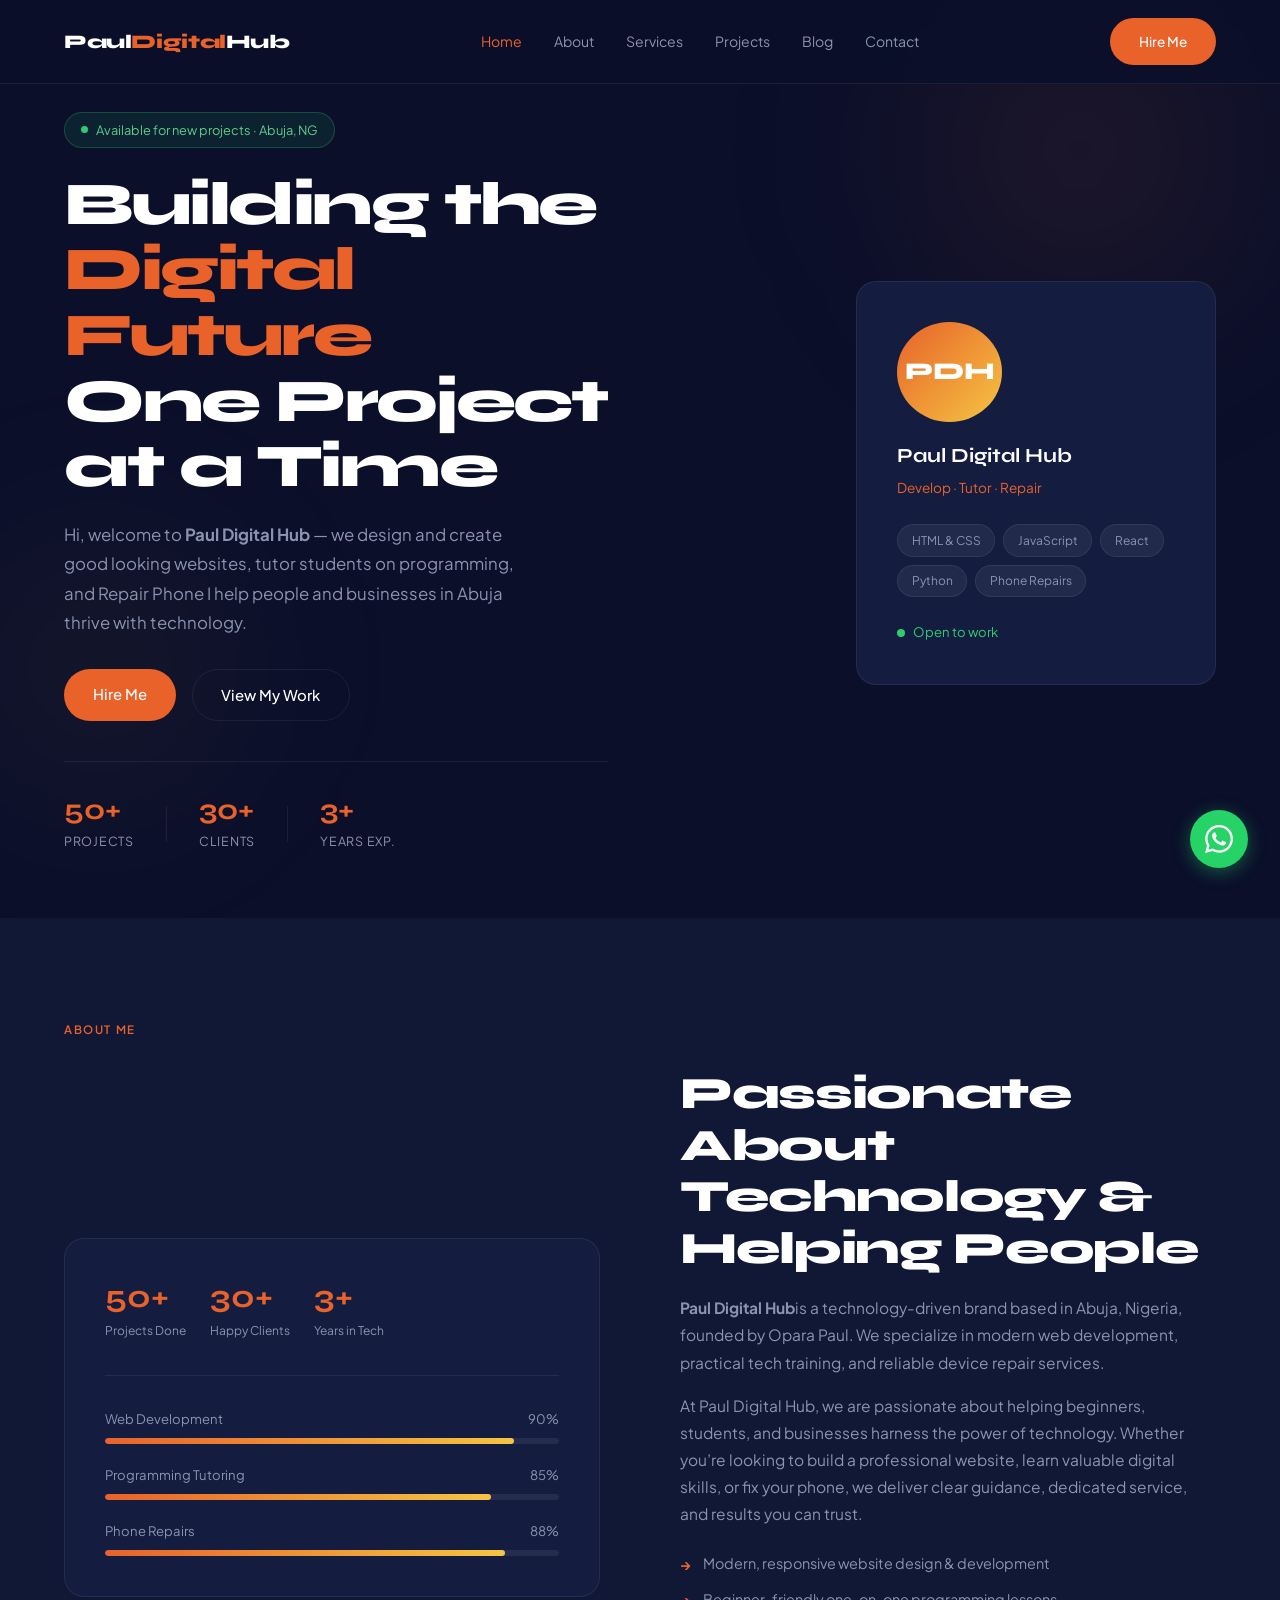
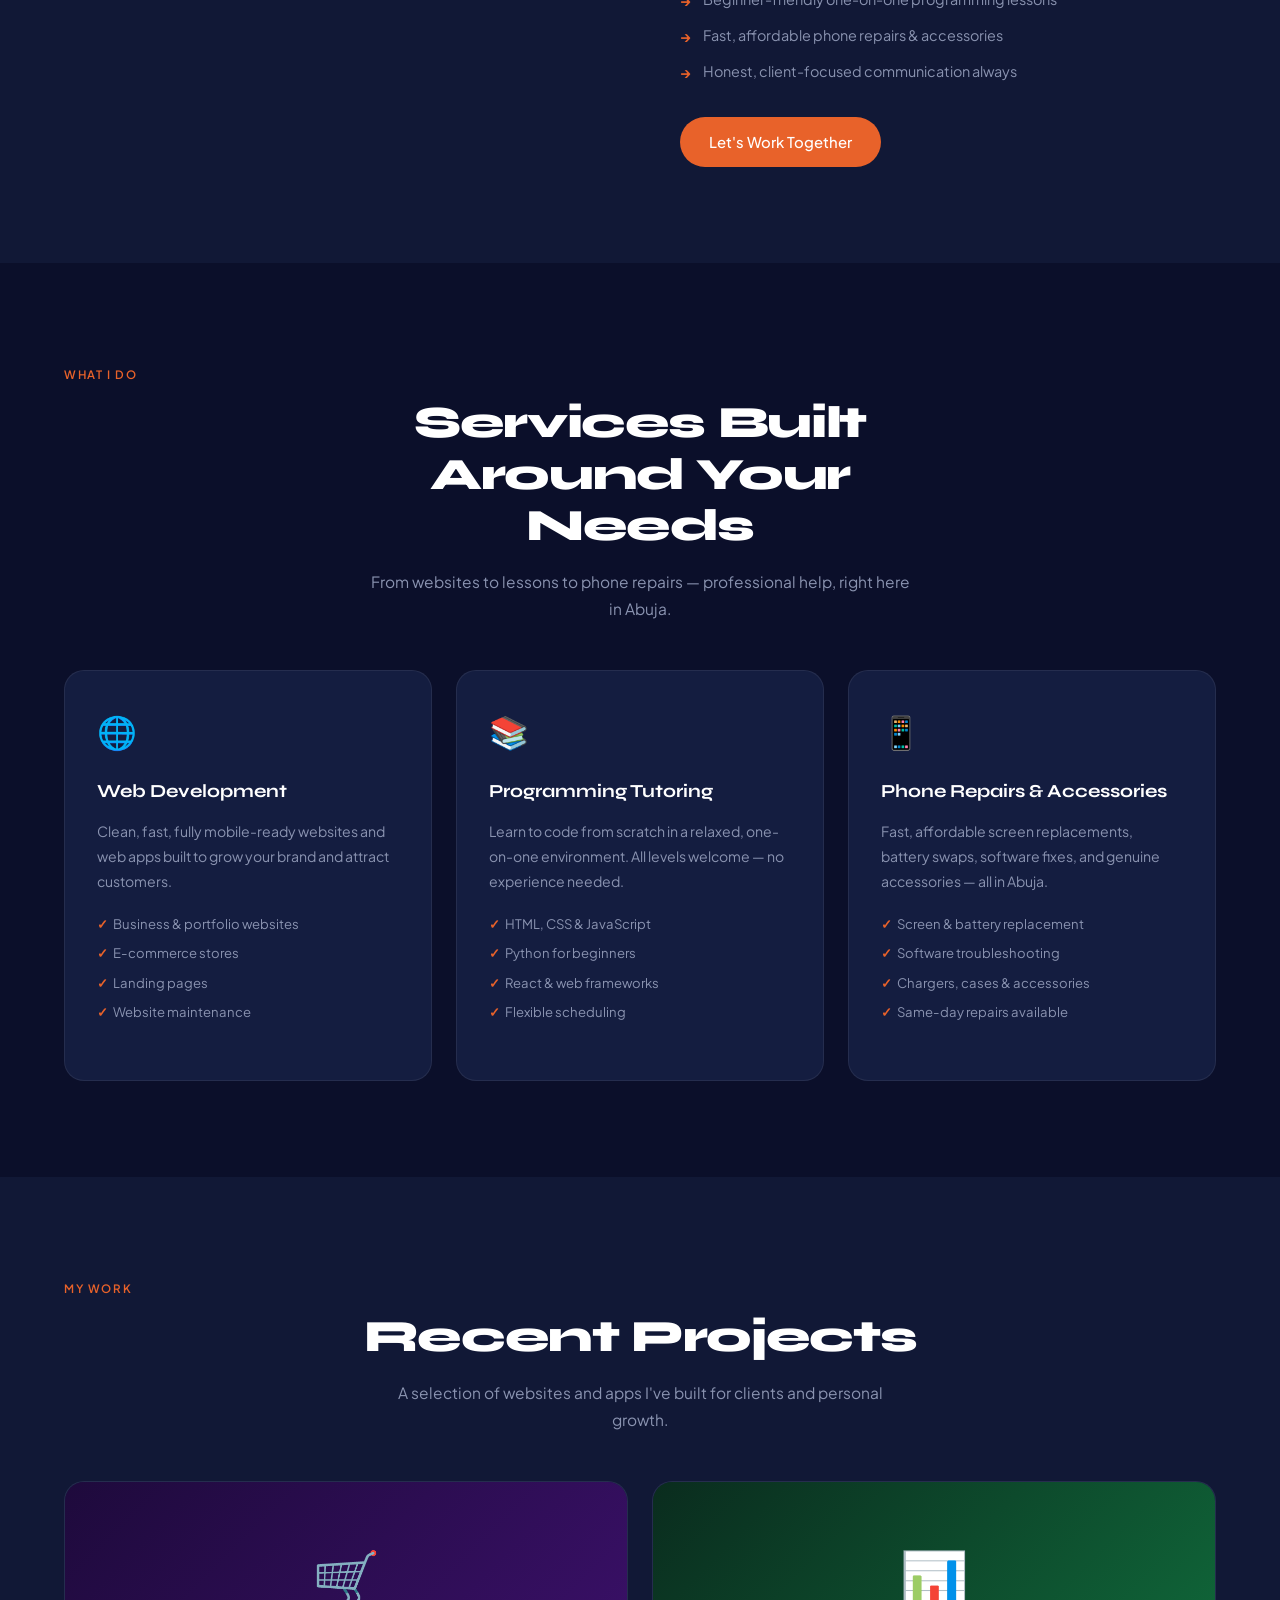
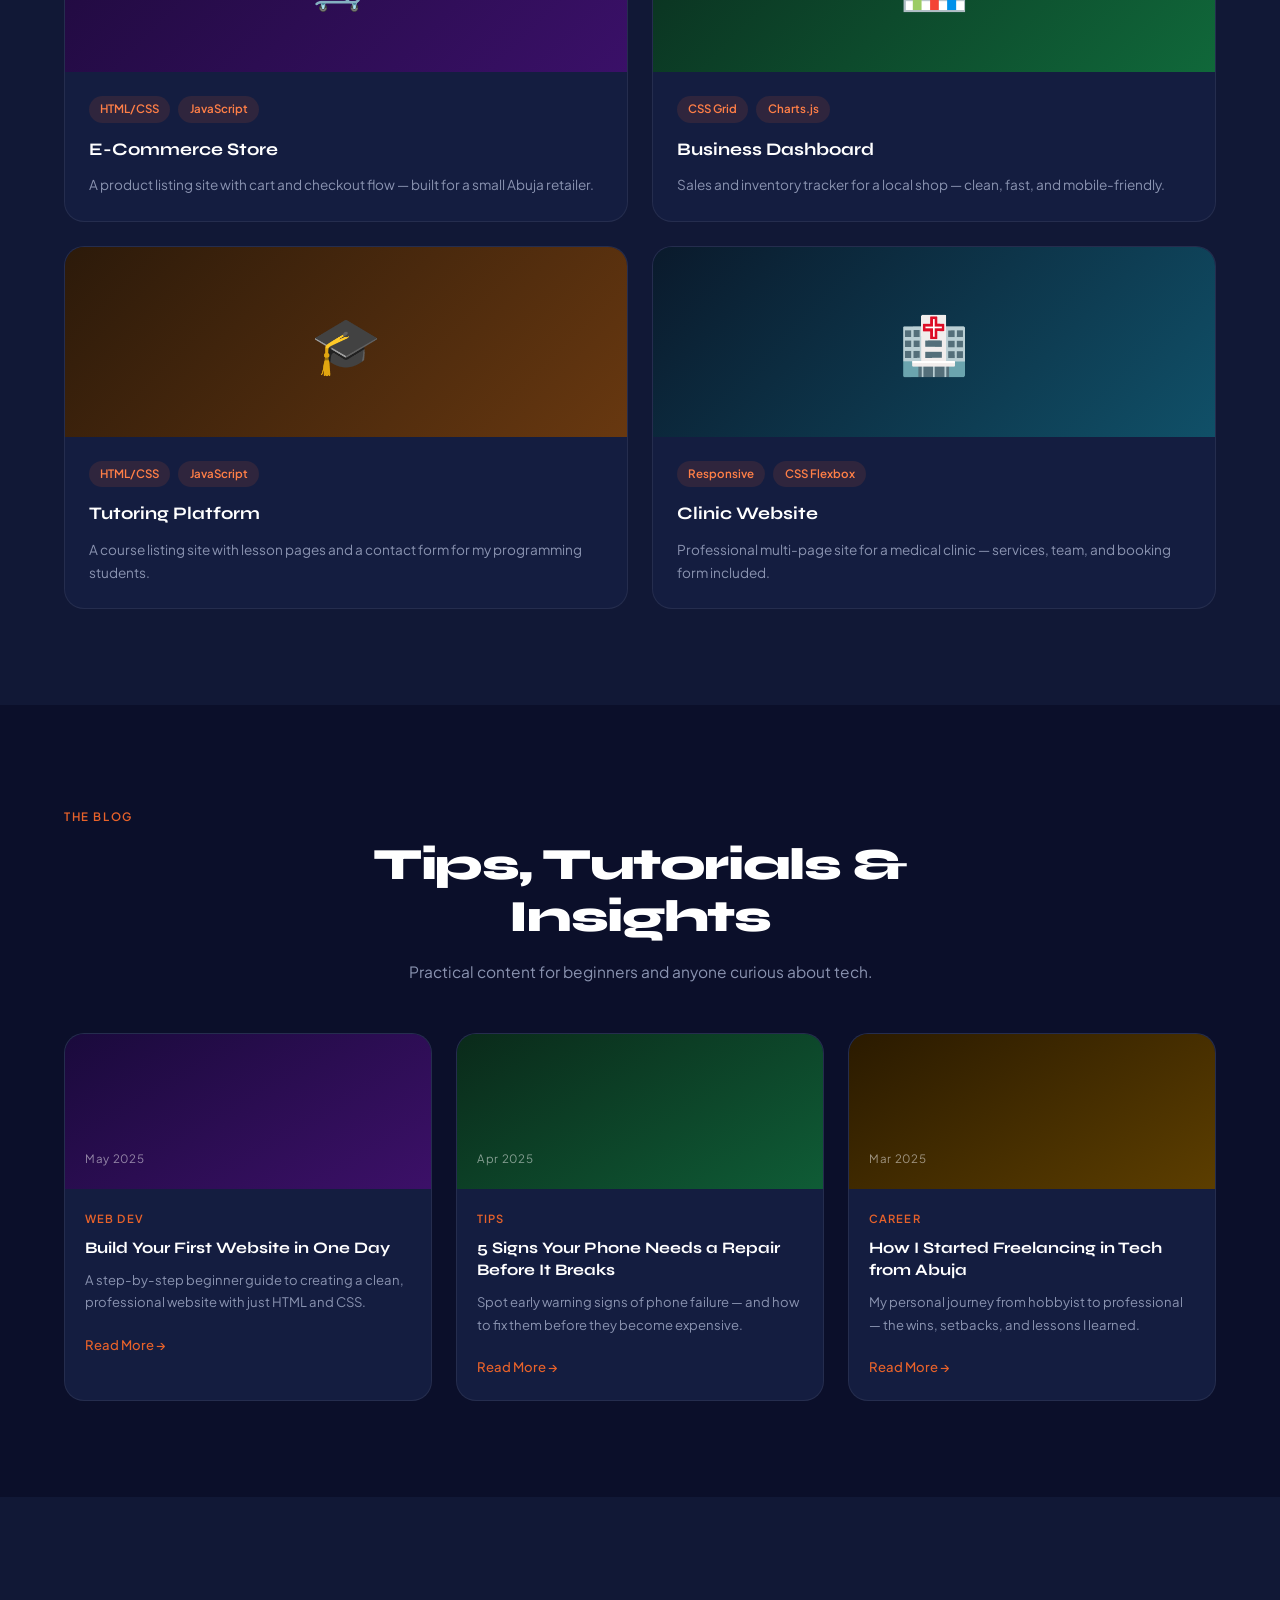
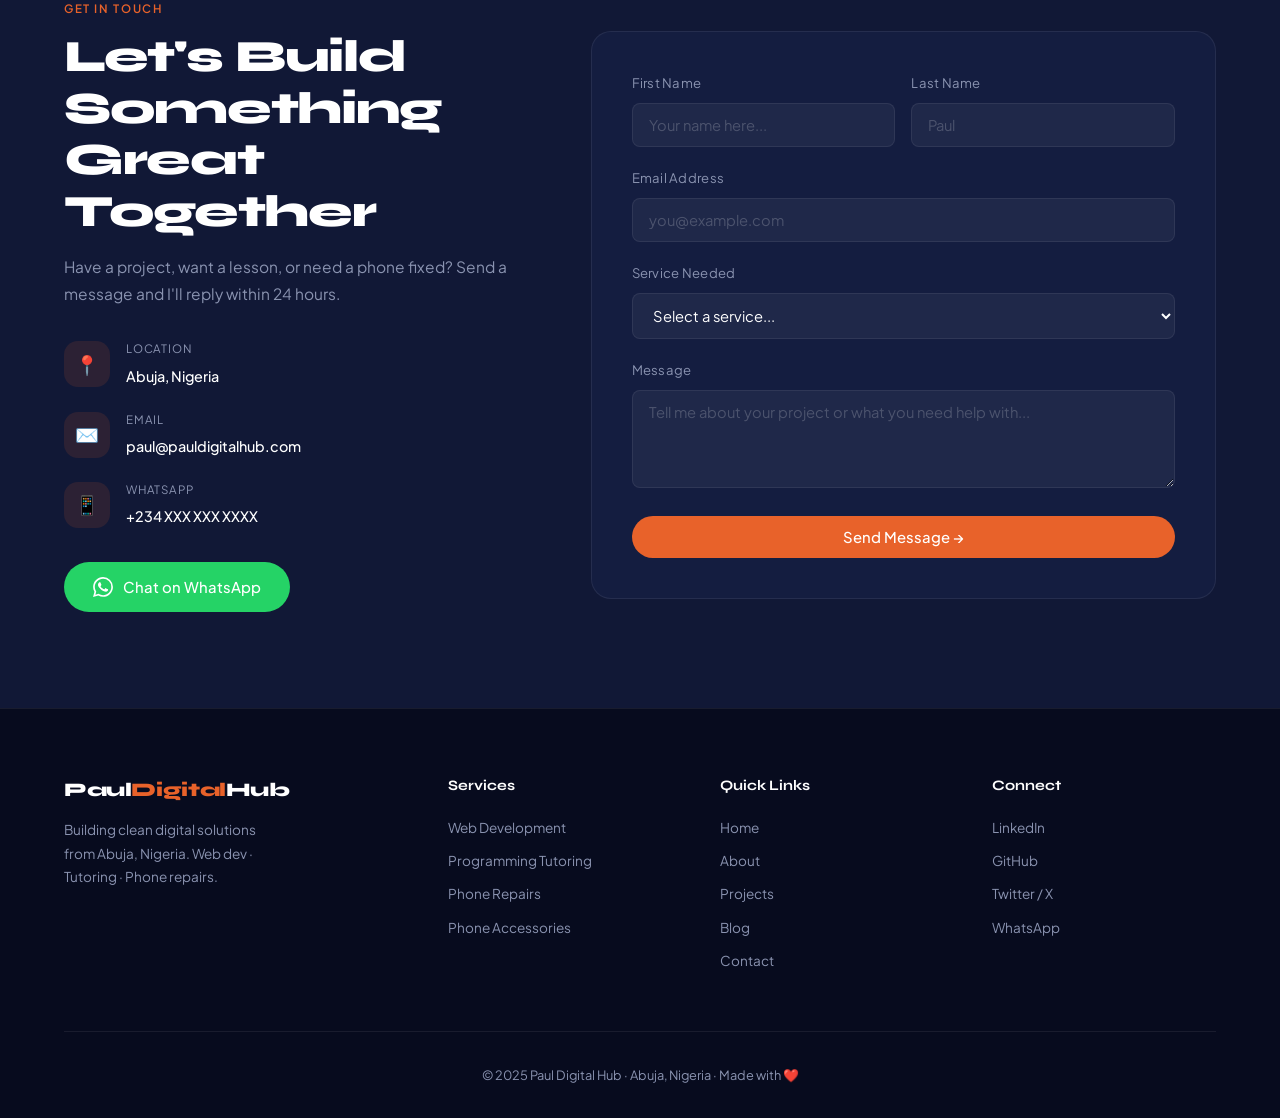
==== index.html @ 448f4fb2 "updated project" ====
<!DOCTYPE html>
<html lang="en">
<head>
  <meta charset="UTF-8" />
  <meta name="viewport" content="width=device-width, initial-scale=1.0" />
  <meta name="description" content="Paul Digital Hub – Web Development, Programming Tutoring, and Phone Repairs in Abuja, Nigeria." />
  <title>Paul Digital Hub | Web Dev · Tutoring · Phone Repairs</title>

  <!-- Google Fonts: Clash Display for headings, Plus Jakarta Sans for body -->
  <link rel="preconnect" href="https://fonts.googleapis.com" />
  <link rel="preconnect" href="https://fonts.gstatic.com" crossorigin />
  <link href="https://fonts.googleapis.com/css2?family=Plus+Jakarta+Sans:wght@300;400;500;600&family=Syne:wght@700;800&display=swap" rel="stylesheet" />

  <!-- Our CSS files -->
  <link rel="stylesheet" href="css/style.css" />
  <link rel="stylesheet" href="css/animations.css" />
</head>
<body>

  <!-- ===================== NAVBAR ===================== -->
  <header class="navbar" id="navbar">
    <div class="container nav-inner">
      <a href="#home" class="logo">Paul<span>Digital</span>Hub</a>

      <!-- Desktop nav links -->
      <nav class="nav-links" id="navLinks">
        <a href="#home"     class="nav-link">Home</a>
        <a href="#about"    class="nav-link">About</a>
        <a href="#services" class="nav-link">Services</a>
        <a href="#projects" class="nav-link">Projects</a>
        <a href="#blog"     class="nav-link">Blog</a>
        <a href="#contact"  class="nav-link">Contact</a>
      </nav>

      <a href="#contact" class="btn btn-primary nav-cta">Hire Me</a>

      <!-- Hamburger (mobile) -->
      <button class="hamburger" id="hamburger" aria-label="Toggle menu">
        <span></span><span></span><span></span>
      </button>
    </div>
  </header>

  <!-- Mobile menu drawer -->
  <div class="mobile-menu" id="mobileMenu">
    <a href="#home"     onclick="closeMobileMenu()">Home</a>
    <a href="#about"    onclick="closeMobileMenu()">About</a>
    <a href="#services" onclick="closeMobileMenu()">Services</a>
    <a href="#projects" onclick="closeMobileMenu()">Projects</a>
    <a href="#blog"     onclick="closeMobileMenu()">Blog</a>
    <a href="#contact"  onclick="closeMobileMenu()">Contact</a>
    <a href="#contact"  onclick="closeMobileMenu()" class="btn btn-primary" style="margin-top:0.5rem;text-align:center;">Hire Me</a>
  </div>


  <!-- ===================== HERO ===================== -->
  <section id="home" class="hero">
    <!-- Decorative background blobs -->
    <div class="hero-blob blob-1"></div>
    <div class="hero-blob blob-2"></div>

    <div class="container hero-inner">
      <div class="hero-text animate-fadeup">
        <div class="hero-badge">
          <span class="badge-dot"></span> Available for new projects · Abuja, NG
        </div>

        <h1 class="hero-title">
          Building the <em>Digital Future</em><br>One Project at a Time
        </h1>

        <p class="hero-desc">
          Hi, welcome to <strong>Paul Digital Hub</strong> — we design and create good looking websites, tutor students on programming, and Repair Phone I help people and businesses in Abuja thrive with technology.
        </p>

        <div class="hero-actions">
          <a href="#contact"  class="btn btn-primary">Hire Me</a>
          <a href="#projects" class="btn btn-outline">View My Work</a>
        </div>

        <div class="hero-stats">
          <div class="stat">
            <strong>50+</strong>
            <span>Projects</span>
          </div>
          <div class="stat-divider"></div>
          <div class="stat">
            <strong>30+</strong>
            <span>Clients</span>
          </div>
          <div class="stat-divider"></div>
          <div class="stat">
            <strong>3+</strong>
            <span>Years Exp.</span>
          </div>
        </div>
      </div>

      <!-- Profile card on the right -->
      <div class="hero-card animate-fadeup animate-delay-2">
        <div class="profile-avatar">PDH</div>
        <p class="profile-name">Paul Digital Hub</p>
        <p class="profile-role">Develop · Tutor · Repair</p>
        <div class="profile-chips">
          <span class="chip">HTML &amp; CSS</span>
          <span class="chip">JavaScript</span>
          <span class="chip">React</span>
          <span class="chip">Python</span>
          <span class="chip">Phone Repairs</span>
        </div>
        <div class="profile-status">
          <span class="status-dot"></span> Open to work
        </div>
      </div>
    </div>
  </section>


  <!-- ===================== ABOUT ===================== -->
  <section id="about" class="section section-alt">
    <div class="container">
      <div class="section-label">About Me</div>
      <div class="about-grid">

        <!-- Skills card on the left -->
        <div class="about-card animate-fadeup">
          <div class="about-metrics">
            <div class="metric">
              <strong>50+</strong><span>Projects Done</span>
            </div>
            <div class="metric">
              <strong>30+</strong><span>Happy Clients</span>
            </div>
            <div class="metric">
              <strong>3+</strong><span>Years in Tech</span>
            </div>
          </div>
          <div class="skill-bars">
            <div class="skill-bar-item">
              <div class="skill-bar-top"><span>Web Development</span><span>90%</span></div>
              <div class="bar-track"><div class="bar-fill" data-width="90"></div></div>
            </div>
            <div class="skill-bar-item">
              <div class="skill-bar-top"><span>Programming Tutoring</span><span>85%</span></div>
              <div class="bar-track"><div class="bar-fill" data-width="85"></div></div>
            </div>
            <div class="skill-bar-item">
              <div class="skill-bar-top"><span>Phone Repairs</span><span>88%</span></div>
              <div class="bar-track"><div class="bar-fill" data-width="88"></div></div>
            </div>
            <!-- <div class="skill-bar-item">
              <div class="skill-bar-top"><span>UI / UX Design</span><span>75%</span></div>
              <div class="bar-track"><div class="bar-fill" data-width="75"></div></div>
            </div> -->
          </div>
        </div>

        <!-- Text on the right -->
        <div class="about-text animate-fadeup animate-delay-1">
          <h2 class="section-title">Passionate About Technology &amp; Helping People</h2>
          <p>
          <strong>Paul Digital Hub</strong>is a technology-driven brand based in Abuja, Nigeria, founded by Opara Paul. We specialize in modern web development, practical tech training, and reliable device repair services.
          </p>
          <p>
            At Paul Digital Hub, we are passionate about helping beginners, students, and businesses harness the power of technology. 
            Whether you’re looking to build a professional website, learn valuable digital skills, or fix your phone, we deliver clear guidance, dedicated service, and results you can trust.
          </p>
          <ul class="about-list">
            <li>Modern, responsive website design &amp; development</li>
            <li>Beginner-friendly one-on-one programming lessons</li>
            <li>Fast, affordable phone repairs &amp; accessories</li>
            <li>Honest, client-focused communication always</li>
          </ul>
          <a href="#contact" class="btn btn-primary" style="margin-top:2rem;display:inline-block;">Let's Work Together</a>
        </div>

      </div>
    </div>
  </section>


  <!-- ===================== SERVICES ===================== -->
  <section id="services" class="section">
    <div class="container">
      <div class="section-label">What I Do</div>
      <h2 class="section-title text-center">Services Built Around Your Needs</h2>
      <p class="section-sub text-center">From websites to lessons to phone repairs — professional help, right here in Abuja.</p>

      <div class="services-grid">

        <div class="service-card animate-fadeup">
          <div class="service-icon">🌐</div>
          <h3>Web Development</h3>
          <p>Clean, fast, fully mobile-ready websites and web apps built to grow your brand and attract customers.</p>
          <ul>
            <li>Business &amp; portfolio websites</li>
            <li>E-commerce stores</li>
            <li>Landing pages</li>
            <li>Website maintenance</li>
          </ul>
          <!-- <a href="#contact" class="service-cta">Get a Quote →</a> -->
        </div>

        <div class="service-card animate-fadeup animate-delay-1">
          <div class="service-icon">📚</div>
          <h3>Programming Tutoring</h3>
          <p>Learn to code from scratch in a relaxed, one-on-one environment. All levels welcome — no experience needed.</p>
          <ul>
            <li>HTML, CSS &amp; JavaScript</li>
            <li>Python for beginners</li>
            <li>React &amp; web frameworks</li>
            <li>Flexible scheduling</li>
          </ul>
          <!-- <a href="#contact" class="service-cta">Book a Lesson →</a> -->
        </div>

        <div class="service-card animate-fadeup animate-delay-2">
          <div class="service-icon">📱</div>
          <h3>Phone Repairs &amp; Accessories</h3>
          <p>Fast, affordable screen replacements, battery swaps, software fixes, and genuine accessories — all in Abuja.</p>
          <ul>
            <li>Screen &amp; battery replacement</li>
            <li>Software troubleshooting</li>
            <li>Chargers, cases &amp; accessories</li>
            <li>Same-day repairs available</li>
          </ul>
          <!-- <a href="#contact" class="service-cta">Book a Repair →</a> -->
        </div>

      </div>
    </div>
  </section>


  <!-- ===================== PROJECTS ===================== -->
  <section id="projects" class="section section-alt">
    <div class="container">
      <div class="section-label">My Work</div>
      <h2 class="section-title text-center">Recent Projects</h2>
      <p class="section-sub text-center">A selection of websites and apps I've built for clients and personal growth.</p>

      <div class="projects-grid">

        <div class="project-card animate-fadeup">
          <div class="project-thumb p1">🛒</div>
          <div class="project-body">
            <div class="project-tags">
              <span class="tag">HTML/CSS</span>
              <span class="tag">JavaScript</span>
            </div>
            <h3>E-Commerce Store</h3>
            <p>A product listing site with cart and checkout flow — built for a small Abuja retailer.</p>
          </div>
        </div>

        <div class="project-card animate-fadeup animate-delay-1">
          <div class="project-thumb p2">📊</div>
          <div class="project-body">
            <div class="project-tags">
              <span class="tag">CSS Grid</span>
              <span class="tag">Charts.js</span>
            </div>
            <h3>Business Dashboard</h3>
            <p>Sales and inventory tracker for a local shop — clean, fast, and mobile-friendly.</p>
          </div>
        </div>

        <div class="project-card animate-fadeup animate-delay-2">
          <div class="project-thumb p3">🎓</div>
          <div class="project-body">
            <div class="project-tags">
              <span class="tag">HTML/CSS</span>
              <span class="tag">JavaScript</span>
            </div>
            <h3>Tutoring Platform</h3>
            <p>A course listing site with lesson pages and a contact form for my programming students.</p>
          </div>
        </div>

        <div class="project-card animate-fadeup animate-delay-3">
          <div class="project-thumb p4">🏥</div>
          <div class="project-body">
            <div class="project-tags">
              <span class="tag">Responsive</span>
              <span class="tag">CSS Flexbox</span>
            </div>
            <h3>Clinic Website</h3>
            <p>Professional multi-page site for a medical clinic — services, team, and booking form included.</p>
          </div>
        </div>

      </div>
    </div>
  </section>


  <!-- ===================== BLOG ===================== -->
  <section id="blog" class="section">
    <div class="container">
      <div class="section-label">The Blog</div>
      <h2 class="section-title text-center">Tips, Tutorials &amp; Insights</h2>
      <p class="section-sub text-center">Practical content for beginners and anyone curious about tech.</p>

      <div class="blog-grid">

        <article class="blog-card animate-fadeup">
          <div class="blog-thumb bt1">
            <span class="blog-date">May 2025</span>
          </div>
          <div class="blog-body">
            <span class="blog-cat">Web Dev</span>
            <h3>Build Your First Website in One Day</h3>
            <p>A step-by-step beginner guide to creating a clean, professional website with just HTML and CSS.</p>
            <a href="#" class="blog-link">Read More →</a>
          </div>
        </article>

        <article class="blog-card animate-fadeup animate-delay-1">
          <div class="blog-thumb bt2">
            <span class="blog-date">Apr 2025</span>
          </div>
          <div class="blog-body">
            <span class="blog-cat">Tips</span>
            <h3>5 Signs Your Phone Needs a Repair Before It Breaks</h3>
            <p>Spot early warning signs of phone failure — and how to fix them before they become expensive.</p>
            <a href="#" class="blog-link">Read More →</a>
          </div>
        </article>

        <article class="blog-card animate-fadeup animate-delay-2">
          <div class="blog-thumb bt3">
            <span class="blog-date">Mar 2025</span>
          </div>
          <div class="blog-body">
            <span class="blog-cat">Career</span>
            <h3>How I Started Freelancing in Tech from Abuja</h3>
            <p>My personal journey from hobbyist to professional — the wins, setbacks, and lessons I learned.</p>
            <a href="#" class="blog-link">Read More →</a>
          </div>
        </article>

      </div>
    </div>
  </section>


  <!-- ===================== CONTACT ===================== -->
  <section id="contact" class="section section-alt">
    <div class="container">
      <div class="section-label">Get In Touch</div>

      <div class="contact-grid">

        <!-- Left: info -->
        <div class="contact-info animate-fadeup">
          <h2 class="section-title">Let's Build Something Great Together</h2>
          <p>Have a project, want a lesson, or need a phone fixed? Send a message and I'll reply within 24 hours.</p>

          <div class="contact-items">
            <div class="contact-item">
              <div class="c-icon">📍</div>
              <div>
                <small>Location</small>
                <strong>Abuja, Nigeria</strong>
              </div>
            </div>
            <div class="contact-item">
              <div class="c-icon">✉️</div>
              <div>
                <small>Email</small>
                <strong>paul@pauldigitalhub.com</strong>
              </div>
            </div>
            <div class="contact-item">
              <div class="c-icon">📱</div>
              <div>
                <small>WhatsApp</small>
                <!-- IMPORTANT: Replace 234XXXXXXXXXX with your real number below -->
                <strong><a href="https://wa.me/2347072358083" target="_blank" rel="noopener">+234 XXX XXX XXXX</a></strong>
              </div>
            </div>
          </div>

          <!-- WhatsApp CTA button -->
          <a href="https://wa.me/2347072358083"
             target="_blank" rel="noopener"
             class="btn btn-whatsapp" style="margin-top:2rem;display:inline-flex;align-items:center;gap:10px;">
            <svg width="20" height="20" viewBox="0 0 24 24" fill="currentColor" aria-hidden="true">
              <path d="M17.472 14.382c-.297-.149-1.758-.867-2.03-.967-.273-.099-.471-.148-.67.15-.197.297-.767.966-.94 1.164-.173.199-.347.223-.644.075-.297-.15-1.255-.463-2.39-1.475-.883-.788-1.48-1.761-1.653-2.059-.173-.297-.018-.458.13-.606.134-.133.298-.347.446-.52.149-.174.198-.298.298-.497.099-.198.05-.371-.025-.52-.075-.149-.669-1.612-.916-2.207-.242-.579-.487-.5-.669-.51-.173-.008-.371-.01-.57-.01-.198 0-.52.074-.792.372-.272.297-1.04 1.016-1.04 2.479 0 1.462 1.065 2.875 1.213 3.074.149.198 2.096 3.2 5.077 4.487.709.306 1.262.489 1.694.625.712.227 1.36.195 1.871.118.571-.085 1.758-.719 2.006-1.413.248-.694.248-1.289.173-1.413-.074-.124-.272-.198-.57-.347m-5.421 7.403h-.004a9.87 9.87 0 01-5.031-1.378l-.361-.214-3.741.982.998-3.648-.235-.374a9.86 9.86 0 01-1.51-5.26c.001-5.45 4.436-9.884 9.888-9.884 2.64 0 5.122 1.03 6.988 2.898a9.825 9.825 0 012.893 6.994c-.003 5.45-4.437 9.884-9.885 9.884m8.413-18.297A11.815 11.815 0 0012.05 0C5.495 0 .16 5.335.157 11.892c0 2.096.547 4.142 1.588 5.945L.057 24l6.305-1.654a11.882 11.882 0 005.683 1.448h.005c6.554 0 11.89-5.335 11.893-11.893a11.821 11.821 0 00-3.48-8.413z"/>
            </svg>
            Chat on WhatsApp
          </a>
        </div>

        <!-- Right: form -->
        <form class="contact-form animate-fadeup animate-delay-1" id="contactForm" novalidate action="https://formspree.io/f/mrejgkgw"
  method="POST">
          <div class="form-row">
            <div class="form-group">
              <label for="fname">First Name</label>
              <input type="text" id="fname" name="fname" placeholder="Your name here..." required />
            </div>
            <div class="form-group">
              <label for="lname">Last Name</label>
              <input type="text" id="lname" name="lname" placeholder="Paul" required />
            </div>
          </div>

          <div class="form-group">
            <label for="email">Email Address</label>
            <input type="email" id="email" name="email" placeholder="you@example.com" required />
          </div>

          <div class="form-group">
            <label for="service">Service Needed</label>
            <select id="service" name="service" required>
              <option value="">Select a service...</option>
              <option>Web Development</option>
              <option>Programming Tutoring</option>
              <option>Phone Repair</option>
              <option>Phone Accessories</option>
              <option>Other</option>
            </select>
          </div>

          <div class="form-group">
            <label for="message">Message</label>
            <textarea id="message" name="message" rows="4"
              placeholder="Tell me about your project or what you need help with..." required></textarea>
          </div>

          <button type="submit" class="btn btn-primary btn-block">Send Message →</button>

          <!-- Success message (hidden by default) -->
          <div class="form-success" id="formSuccess" style="display:none;">
            ✅ Message sent! I'll get back to you within 24 hours.
          </div>
        </form>

      </div>
    </div>
  </section>


  <!-- ===================== FOOTER ===================== -->
  <footer class="footer">
    <div class="container footer-inner">

      <div class="footer-brand">
        <a href="#home" class="logo">Paul<span>Digital</span>Hub</a>
        <p>Building clean digital solutions from Abuja, Nigeria. Web dev · Tutoring · Phone repairs.</p>
      </div>

      <div class="footer-col">
        <h4>Services</h4>
        <a href="#services">Web Development</a>
        <a href="#services">Programming Tutoring</a>
        <a href="#services">Phone Repairs</a>
        <a href="#services">Phone Accessories</a>
      </div>

      <div class="footer-col">
        <h4>Quick Links</h4>
        <a href="#home">Home</a>
        <a href="#about">About</a>
        <a href="#projects">Projects</a>
        <a href="#blog">Blog</a>
        <a href="#contact">Contact</a>
      </div>

      <div class="footer-col">
        <h4>Connect</h4>
        <!-- Replace # with your real links -->
        <a href="#" target="_blank" rel="noopener">LinkedIn</a>
        <a href="#" target="_blank" rel="noopener">GitHub</a>
        <a href="#" target="_blank" rel="noopener">Twitter / X</a>
        <!-- Replace 234XXXXXXXXXX with your number -->
        <a href="https://wa.me/2347072358083" target="_blank" rel="noopener">WhatsApp</a>
      </div>

    </div>

    <div class="footer-bottom">
      <p>© 2025 Paul Digital Hub · Abuja, Nigeria · Made with ❤️</p>
    </div>
  </footer>


  <!-- ===================== FLOATING WHATSAPP BUTTON ===================== -->
  <!--
    HOW TO USE:
    Replace "234XXXXXXXXXX" with your real WhatsApp number.
    Example: if your number is 08012345678, write: 2348012345678
    (remove the leading 0, add 234 for Nigeria's country code)
  -->
  <a href="https://wa.me/2347072358083"
     class="whatsapp-float"
     target="_blank"
     rel="noopener"
     aria-label="Chat with Paul on WhatsApp">
    <svg width="28" height="28" viewBox="0 0 24 24" fill="currentColor" aria-hidden="true">
      <path d="M17.472 14.382c-.297-.149-1.758-.867-2.03-.967-.273-.099-.471-.148-.67.15-.197.297-.767.966-.94 1.164-.173.199-.347.223-.644.075-.297-.15-1.255-.463-2.39-1.475-.883-.788-1.48-1.761-1.653-2.059-.173-.297-.018-.458.13-.606.134-.133.298-.347.446-.52.149-.174.198-.298.298-.497.099-.198.05-.371-.025-.52-.075-.149-.669-1.612-.916-2.207-.242-.579-.487-.5-.669-.51-.173-.008-.371-.01-.57-.01-.198 0-.52.074-.792.372-.272.297-1.04 1.016-1.04 2.479 0 1.462 1.065 2.875 1.213 3.074.149.198 2.096 3.2 5.077 4.487.709.306 1.262.489 1.694.625.712.227 1.36.195 1.871.118.571-.085 1.758-.719 2.006-1.413.248-.694.248-1.289.173-1.413-.074-.124-.272-.198-.57-.347m-5.421 7.403h-.004a9.87 9.87 0 01-5.031-1.378l-.361-.214-3.741.982.998-3.648-.235-.374a9.86 9.86 0 01-1.51-5.26c.001-5.45 4.436-9.884 9.888-9.884 2.64 0 5.122 1.03 6.988 2.898a9.825 9.825 0 012.893 6.994c-.003 5.45-4.437 9.884-9.885 9.884m8.413-18.297A11.815 11.815 0 0012.05 0C5.495 0 .16 5.335.157 11.892c0 2.096.547 4.142 1.588 5.945L.057 24l6.305-1.654a11.882 11.882 0 005.683 1.448h.005c6.554 0 11.89-5.335 11.893-11.893a11.821 11.821 0 00-3.48-8.413z"/>
    </svg>
    <span class="wa-tooltip">Chat on WhatsApp</span>
  </a>


  <!-- ===================== JAVASCRIPT ===================== -->
  <script src="js/main.js"></script>
</body>
</html>
---- css/style.css ----
/* ============================================================
   PAUL DIGITAL HUB — style.css
   Author: Opara Paul
   Description: All styles for pauldigitalhub.com
   
   TABLE OF CONTENTS
   1. CSS Variables (colors, fonts, sizes — change these to rebrand!)
   2. Reset & Base
   3. Utility Classes
   4. Buttons
   5. Navbar
   6. Mobile Menu
   7. Hero Section
   8. About Section
   9. Services Section
   10. Projects Section
   11. Blog Section
   12. Contact Section
   13. Footer
   14. WhatsApp Floating Button
   15. Responsive (tablets and phones)
   ============================================================ */


/* ============================================================
   1. CSS VARIABLES
   These control the whole color scheme and fonts.
   Change --accent to any color to rebrand the site!
   ============================================================ */
:root {
  /* Colors */
  --navy:        #0b0f2a;       /* Main background */
  --navy-soft:   #111836;       /* Alternate section background */
  --card-bg:     #141d40;       /* Card backgrounds */
  --accent:      #e8622a;       /* Orange — your brand highlight color */
  --accent-light:#ff7f47;       /* Lighter orange for hover states */
  --gold:        #f5c542;       /* Gold used in gradients */
  --white:       #ffffff;
  --off-white:   #f5f3ef;
  --muted:       #8a93b0;       /* Gray text for subtitles/hints */
  --border:      rgba(255,255,255,0.07);  /* Subtle card borders */
  --green:       #2ecc71;       /* Success / availability color */

  /* Typography */
  --font-head: 'Syne', sans-serif;            /* Bold display font for headings */
  --font-body: 'Plus Jakarta Sans', sans-serif; /* Readable body font */

  /* Spacing — consistent padding scale */
  --gap-xs: 0.5rem;
  --gap-sm: 1rem;
  --gap-md: 1.5rem;
  --gap-lg: 2.5rem;
  --gap-xl: 5rem;

  /* Borders */
  --radius-sm: 8px;
  --radius-md: 14px;
  --radius-lg: 20px;
  --radius-full: 100px;

  /* Transitions */
  --transition: all 0.25s ease;
}


/* ============================================================
   2. RESET & BASE STYLES
   ============================================================ */
*, *::before, *::after {
  box-sizing: border-box;
  margin: 0;
  padding: 0;
}

html {
  scroll-behavior: smooth;       /* Smooth scrolling when clicking nav links */
  scroll-padding-top: 80px;      /* Offset for fixed navbar */
}

body {
  background-color: var(--navy);
  color: var(--white);
  font-family: var(--font-body);
  font-size: 16px;
  line-height: 1.75;
  overflow-x: hidden;            /* Prevents horizontal scrollbars */
  -webkit-font-smoothing: antialiased;
}

img { max-width: 100%; display: block; }
a  { text-decoration: none; color: inherit; }
ul { list-style: none; }

/* Container: centers content and sets max width */
.container {
  width: 90%;
  max-width: 1200px;
  margin: 0 auto;
}

/* Default section padding */
.section {
  padding: 6rem 0;
}

/* Dark alternate sections */
.section-alt {
  background-color: var(--navy-soft);
}


/* ============================================================
   3. UTILITY CLASSES
   ============================================================ */
.text-center { text-align: center; }

/* Section label — small orange tag above headings */
.section-label {
  display: inline-block;
  font-size: 0.72rem;
  font-weight: 600;
  letter-spacing: 0.14em;
  text-transform: uppercase;
  color: var(--accent);
  margin-bottom: 0.75rem;
}

/* Main section headings */
.section-title {
  font-family: var(--font-head);
  font-size: clamp(1.9rem, 4vw, 2.8rem);
  font-weight: 800;
  line-height: 1.15;
  letter-spacing: -0.03em;
  margin-bottom: 1rem;
}

.section-title.text-center { max-width: 560px; margin-left: auto; margin-right: auto; }

/* Section subtitle paragraph */
.section-sub {
  color: var(--muted);
  max-width: 540px;
  margin-bottom: 3rem;
  font-size: 0.97rem;
}

.section-sub.text-center { margin-left: auto; margin-right: auto; }


/* ============================================================
   4. BUTTONS
   ============================================================ */

/* Base button styles */
.btn {
  display: inline-block;
  padding: 0.75rem 1.8rem;
  border-radius: var(--radius-full);
  font-family: var(--font-body);
  font-size: 0.93rem;
  font-weight: 500;
  cursor: pointer;
  border: none;
  transition: var(--transition);
}

/* Primary button: solid orange */
.btn-primary {
  background-color: var(--accent);
  color: var(--white);
}
.btn-primary:hover {
  background-color: var(--accent-light);
  transform: translateY(-2px);
  box-shadow: 0 8px 20px rgba(232, 98, 42, 0.3);
}

/* Outline button: transparent with white border */
.btn-outline {
  background: transparent;
  color: var(--white);
  border: 1px solid var(--border);
}
.btn-outline:hover {
  border-color: rgba(255,255,255,0.3);
  background: rgba(255,255,255,0.05);
}

/* Full-width button (used inside forms) */
.btn-block {
  width: 100%;
  text-align: center;
}

/* WhatsApp green button */
.btn-whatsapp {
  background-color: #25D366;
  color: var(--white);
  border-radius: var(--radius-full);
  padding: 0.75rem 1.8rem;
  font-weight: 500;
  display: inline-flex;
  align-items: center;
  gap: 10px;
  transition: var(--transition);
}
.btn-whatsapp:hover {
  background-color: #1fba58;
  transform: translateY(-2px);
  box-shadow: 0 8px 20px rgba(37, 211, 102, 0.3);
}


/* ============================================================
   5. NAVBAR
   ============================================================ */
.navbar {
  position: fixed;             /* Stays at the top while scrolling */
  top: 0; left: 0; right: 0;
  z-index: 1000;
  padding: 1.1rem 0;
  background: rgba(11, 15, 42, 0.88);
  backdrop-filter: blur(14px);          /* Frosted glass effect */
  -webkit-backdrop-filter: blur(14px);
  border-bottom: 1px solid var(--border);
  transition: padding 0.3s ease;
}

/* Navbar scrolled: slightly smaller */
.navbar.scrolled {
  padding: 0.7rem 0;
}

.nav-inner {
  display: flex;
  align-items: center;
  justify-content: space-between;
  gap: 1rem;
}

/* Logo */
.logo {
  font-family: var(--font-head);
  font-size: 1.2rem;
  font-weight: 800;
  color: var(--white);
  letter-spacing: -0.02em;
  white-space: nowrap;
}
.logo span {
  color: var(--accent);    /* "Digital" in orange */
}

/* Desktop navigation links */
.nav-links {
  display: flex;
  gap: 2rem;
  align-items: center;
}

.nav-link {
  font-size: 0.88rem;
  font-weight: 400;
  color: var(--muted);
  transition: color 0.2s;
  position: relative;
}

/* Underline animation on hover */
.nav-link::after {
  content: '';
  position: absolute;
  bottom: -4px; left: 0;
  width: 0; height: 2px;
  background: var(--accent);
  border-radius: 2px;
  transition: width 0.25s ease;
}
.nav-link:hover { color: var(--white); }
.nav-link:hover::after { width: 100%; }

/* "Hire Me" CTA in navbar — hides on mobile */
.nav-cta {
  font-size: 0.85rem;
  white-space: nowrap;
}

/* Hamburger button — hidden on desktop */
.hamburger {
  display: none;
  flex-direction: column;
  gap: 5px;
  background: none;
  border: none;
  cursor: pointer;
  padding: 4px;
}
.hamburger span {
  display: block;
  width: 24px;
  height: 2px;
  background: var(--white);
  border-radius: 2px;
  transition: var(--transition);
}


/* ============================================================
   6. MOBILE MENU
   ============================================================ */
.mobile-menu {
  display: none;                         /* Hidden by default */
  flex-direction: column;
  gap: 0.1rem;
  position: fixed;
  top: 65px; left: 0; right: 0;
  background: var(--navy);
  padding: 1.5rem 5%;
  border-bottom: 1px solid var(--border);
  z-index: 999;
  transform: translateY(-10px);
  opacity: 0;
  transition: opacity 0.2s ease, transform 0.2s ease;
}

.mobile-menu.open {
  display: flex;
  transform: translateY(0);
  opacity: 1;
}

.mobile-menu a {
  padding: 0.85rem 0;
  color: var(--muted);
  font-size: 1rem;
  border-bottom: 1px solid var(--border);
  transition: color 0.2s;
}
.mobile-menu a:hover { color: var(--white); }


/* ============================================================
   7. HERO SECTION
   ============================================================ */
.hero {
  min-height: 100vh;
  display: flex;
  align-items: center;
  padding-top: 7rem;
  padding-bottom: 4rem;
  position: relative;
  overflow: hidden;
}

/* Decorative background glow blobs */
.hero-blob {
  position: absolute;
  border-radius: 50%;
  filter: blur(90px);
  z-index: 0;
  pointer-events: none;
}
.blob-1 {
  width: 500px; height: 500px;
  top: -100px; right: -50px;
  background: radial-gradient(circle, rgba(232,98,42,0.12) 0%, transparent 70%);
}
.blob-2 {
  width: 400px; height: 400px;
  bottom: 50px; left: -100px;
  background: radial-gradient(circle, rgba(245,197,66,0.07) 0%, transparent 70%);
}

/* Two-column layout */
.hero-inner {
  display: grid;
  grid-template-columns: 1fr 1fr;
  gap: 4rem;
  align-items: center;
  position: relative;
  z-index: 1;
}

/* "Available" green badge */
.hero-badge {
  display: inline-flex;
  align-items: center;
  gap: 8px;
  background: rgba(46, 204, 113, 0.1);
  border: 1px solid rgba(46, 204, 113, 0.25);
  color: #5ecc8a;
  padding: 0.35rem 1rem;
  border-radius: var(--radius-full);
  font-size: 0.8rem;
  margin-bottom: 1.5rem;
}

/* Pulsing green dot */
.badge-dot {
  width: 7px; height: 7px;
  border-radius: 50%;
  background: var(--green);
  animation: pulse 2s infinite;
}

.hero-title {
  font-family: var(--font-head);
  font-size: clamp(2.5rem, 5vw, 3.8rem);
  font-weight: 800;
  line-height: 1.08;
  letter-spacing: -0.04em;
  margin-bottom: 1.25rem;
}
.hero-title em {
  font-style: normal;
  color: var(--accent);          /* "Digital Future" in orange */
}

.hero-desc {
  color: var(--muted);
  font-size: 1.05rem;
  max-width: 480px;
  margin-bottom: 2rem;
}

.hero-actions {
  display: flex;
  gap: 1rem;
  flex-wrap: wrap;
  margin-bottom: 2.5rem;
}

/* Stats row under buttons */
.hero-stats {
  display: flex;
  align-items: center;
  gap: 2rem;
  padding-top: 2rem;
  border-top: 1px solid var(--border);
}
.stat strong {
  display: block;
  font-family: var(--font-head);
  font-size: 1.8rem;
  font-weight: 700;
  color: var(--accent);
  line-height: 1.1;
}
.stat span {
  font-size: 0.78rem;
  color: var(--muted);
  text-transform: uppercase;
  letter-spacing: 0.06em;
}
.stat-divider {
  width: 1px;
  height: 36px;
  background: var(--border);
}

/* Profile card on the right side of hero */
.hero-card {
  background: var(--card-bg);
  border: 1px solid var(--border);
  border-radius: var(--radius-lg);
  padding: 2.5rem;
  max-width: 360px;
  margin-left: auto;
  position: relative;
}

/* Avatar circle with initials */
.profile-avatar {
  width: 105px; height: 100px;
  border-radius: 50%;
  background: linear-gradient(135deg, var(--accent), var(--gold));
  display: flex;
  align-items: center;
  justify-content: center;
  font-family: var(--font-head);
  font-size: 1.5rem;
  font-weight: 800;
  margin-bottom: 1rem;
}

.profile-name {
  font-family: var(--font-head);
  font-size: 1.25rem;
  font-weight: 700;
  margin-bottom: 0.2rem;
}
.profile-role {
  color: var(--accent);
  font-size: 0.85rem;
  margin-bottom: 1.5rem;
}

.profile-chips {
  display: flex;
  flex-wrap: wrap;
  gap: 0.5rem;
  margin-bottom: 1.5rem;
}
.chip {
  background: rgba(255,255,255,0.06);
  border: 1px solid var(--border);
  border-radius: var(--radius-full);
  padding: 0.3rem 0.85rem;
  font-size: 0.75rem;
  color: var(--muted);
}

.profile-status {
  display: flex;
  align-items: center;
  gap: 8px;
  font-size: 0.82rem;
  color: var(--green);
}
.status-dot {
  width: 8px; height: 8px;
  border-radius: 50%;
  background: var(--green);
  animation: pulse 2s infinite;
}


/* ============================================================
   8. ABOUT SECTION
   ============================================================ */
.about-grid {
  display: grid;
  grid-template-columns: 1fr 1fr;
  gap: 5rem;
  align-items: center;
  margin-top: 1rem;
}

/* Metrics + skill bars card */
.about-card {
  background: var(--card-bg);
  border: 1px solid var(--border);
  border-radius: var(--radius-lg);
  padding: 2.5rem;
}

.about-metrics {
  display: flex;
  gap: 1.5rem;
  margin-bottom: 2rem;
  padding-bottom: 2rem;
  border-bottom: 1px solid var(--border);
}

.metric strong {
  display: block;
  font-family: var(--font-head);
  font-size: 2rem;
  font-weight: 700;
  color: var(--accent);
  line-height: 1.1;
}
.metric span {
  font-size: 0.75rem;
  color: var(--muted);
}

/* Skill bars */
.skill-bars { display: flex; flex-direction: column; gap: 1.25rem; }

.skill-bar-top {
  display: flex;
  justify-content: space-between;
  font-size: 0.82rem;
  color: var(--muted);
  margin-bottom: 0.45rem;
}

.bar-track {
  height: 6px;
  background: rgba(255,255,255,0.07);
  border-radius: 100px;
  overflow: hidden;
}

/* bar-fill starts at 0 — JS animates it to data-width */
.bar-fill {
  height: 100%;
  width: 0%;                   /* Starts empty */
  border-radius: 100px;
  background: linear-gradient(90deg, var(--accent), var(--gold));
  transition: width 1.2s ease;
}

/* About text column */
.about-text h2 { margin-bottom: 1.25rem; }

.about-text p {
  color: var(--muted);
  margin-bottom: 1rem;
  font-size: 0.97rem;
}

.about-list {
  margin-top: 1.5rem;
  display: flex;
  flex-direction: column;
  gap: 0.6rem;
}
.about-list li {
  display: flex;
  align-items: flex-start;
  gap: 0.75rem;
  color: var(--muted);
  font-size: 0.9rem;
}
.about-list li::before {
  content: '→';
  color: var(--accent);
  font-weight: 700;
  flex-shrink: 0;
  margin-top: 1px;
}


/* ============================================================
   9. SERVICES SECTION
   ============================================================ */
.services-grid {
  display: grid;
  grid-template-columns: repeat(3, 1fr);
  gap: 1.5rem;
}

.service-card {
  background: var(--card-bg);
  border: 1px solid var(--border);
  border-radius: var(--radius-lg);
  padding: 2rem;
  position: relative;
  transition: var(--transition);
  overflow: hidden;
}

/* Subtle orange glow on hover */
.service-card::before {
  content: '';
  position: absolute; inset: 0;
  border-radius: var(--radius-lg);
  background: linear-gradient(135deg, rgba(232,98,42,0.07), transparent);
  opacity: 0;
  transition: opacity 0.3s;
}
.service-card:hover { border-color: rgba(232,98,42,0.3); transform: translateY(-4px); }
.service-card:hover::before { opacity: 1; }

.service-icon {
  font-size: 2rem;
  margin-bottom: 1rem;
  display: block;
}

.service-card h3 {
  font-family: var(--font-head);
  font-size: 1.15rem;
  font-weight: 700;
  margin-bottom: 0.75rem;
}

.service-card p {
  color: var(--muted);
  font-size: 0.88rem;
  line-height: 1.75;
  margin-bottom: 1.25rem;
}

.service-card ul {
  list-style: none;
  margin-bottom: 1.5rem;
  display: flex;
  flex-direction: column;
  gap: 0.4rem;
}
.service-card ul li {
  font-size: 0.82rem;
  color: var(--muted);
  padding-left: 1rem;
  position: relative;
}
.service-card ul li::before {
  content: '✓';
  position: absolute;
  left: 0;
  color: var(--accent);
  font-weight: 700;
}

.service-cta {
  font-size: 0.85rem;
  color: var(--accent);
  font-weight: 500;
  display: inline-flex;
  align-items: center;
  gap: 4px;
  transition: gap 0.2s;
  cursor: pointer;
}
.service-cta:hover { gap: 10px; }


/* ============================================================
   10. PROJECTS SECTION
   ============================================================ */
.projects-grid {
  display: grid;
  grid-template-columns: repeat(2, 1fr);
  gap: 1.5rem;
}

.project-card {
  background: var(--card-bg);
  border: 1px solid var(--border);
  border-radius: var(--radius-lg);
  overflow: hidden;
  transition: var(--transition);
}
.project-card:hover { border-color: rgba(232,98,42,0.3); transform: translateY(-4px); }

/* Colorful thumbnail area for each project */
.project-thumb {
  height: 190px;
  display: flex;
  align-items: center;
  justify-content: center;
  font-size: 3.5rem;
}
.p1 { background: linear-gradient(135deg, #1e0a3c, #3a1068); }
.p2 { background: linear-gradient(135deg, #0a2c1e, #10683a); }
.p3 { background: linear-gradient(135deg, #2c1a0a, #683810); }
.p4 { background: linear-gradient(135deg, #0a1a2c, #105068); }

.project-body { padding: 1.5rem; }

.project-tags {
  display: flex;
  gap: 0.5rem;
  flex-wrap: wrap;
  margin-bottom: 0.75rem;
}
.tag {
  background: rgba(232,98,42,0.12);
  color: var(--accent-light);
  padding: 0.2rem 0.7rem;
  border-radius: var(--radius-full);
  font-size: 0.72rem;
  font-weight: 600;
}

.project-body h3 {
  font-family: var(--font-head);
  font-size: 1.1rem;
  font-weight: 700;
  margin-bottom: 0.5rem;
}
.project-body p {
  color: var(--muted);
  font-size: 0.85rem;
  line-height: 1.7;
}


/* ============================================================
   11. BLOG SECTION
   ============================================================ */
.blog-grid {
  display: grid;
  grid-template-columns: repeat(3, 1fr);
  gap: 1.5rem;
}

.blog-card {
  background: var(--card-bg);
  border: 1px solid var(--border);
  border-radius: var(--radius-lg);
  overflow: hidden;
  transition: var(--transition);
  cursor: pointer;
}
.blog-card:hover { border-color: rgba(232,98,42,0.3); transform: translateY(-4px); }

.blog-thumb {
  height: 155px;
  display: flex;
  align-items: flex-end;
  padding: 1.25rem;
}
.bt1 { background: linear-gradient(150deg, #1a0a3c, #3c1068); }
.bt2 { background: linear-gradient(150deg, #0a2a1a, #0f5c36); }
.bt3 { background: linear-gradient(150deg, #2a1a00, #5c3e00); }

.blog-date {
  font-size: 0.72rem;
  color: rgba(255,255,255,0.5);
  letter-spacing: 0.06em;
}

.blog-body { padding: 1.25rem; }

.blog-cat {
  font-size: 0.7rem;
  font-weight: 600;
  color: var(--accent);
  text-transform: uppercase;
  letter-spacing: 0.1em;
  display: block;
  margin-bottom: 0.5rem;
}
.blog-body h3 {
  font-family: var(--font-head);
  font-size: 1rem;
  font-weight: 700;
  line-height: 1.4;
  margin-bottom: 0.6rem;
}
.blog-body p {
  color: var(--muted);
  font-size: 0.82rem;
  line-height: 1.7;
  margin-bottom: 1rem;
}
.blog-link {
  font-size: 0.82rem;
  color: var(--accent);
  font-weight: 500;
  display: inline-flex;
  align-items: center;
  gap: 4px;
  transition: gap 0.2s;
}
.blog-link:hover { gap: 10px; }


/* ============================================================
   12. CONTACT SECTION
   ============================================================ */
.contact-grid {
  display: grid;
  grid-template-columns: 1fr 1.4fr;
  gap: 5rem;
  align-items: start;
}

.contact-info h2 { margin-bottom: 1rem; }
.contact-info > p { color: var(--muted); margin-bottom: 2rem; font-size: 0.97rem; }

.contact-items {
  display: flex;
  flex-direction: column;
  gap: 1.25rem;
}
.contact-item {
  display: flex;
  align-items: center;
  gap: 1rem;
}
.c-icon {
  width: 46px; height: 46px;
  border-radius: var(--radius-md);
  background: rgba(232,98,42,0.12);
  display: flex;
  align-items: center;
  justify-content: center;
  font-size: 1.2rem;
  flex-shrink: 0;
}
.contact-item small {
  display: block;
  font-size: 0.72rem;
  color: var(--muted);
  text-transform: uppercase;
  letter-spacing: 0.07em;
  margin-bottom: 2px;
}
.contact-item strong {
  font-size: 0.9rem;
  font-weight: 500;
}
.contact-item a { color: var(--white); transition: color 0.2s; }
.contact-item a:hover { color: var(--accent); }

/* Contact form card */
.contact-form {
  background: var(--card-bg);
  border: 1px solid var(--border);
  border-radius: var(--radius-lg);
  padding: 2.5rem;
}

.form-row {
  display: grid;
  grid-template-columns: 1fr 1fr;
  gap: 1rem;
}

.form-group {
  margin-bottom: 1.25rem;
}
.form-group label {
  display: block;
  font-size: 0.82rem;
  color: var(--muted);
  margin-bottom: 0.5rem;
  letter-spacing: 0.02em;
}

/* Input, select, textarea base styles */
.form-group input,
.form-group select,
.form-group textarea {
  width: 100%;
  background: rgba(255,255,255,0.05);
  border: 1px solid var(--border);
  border-radius: var(--radius-sm);
  padding: 0.75rem 1rem;
  color: var(--white);
  font-family: var(--font-body);
  font-size: 0.92rem;
  outline: none;
  transition: border-color 0.2s;
  resize: vertical;
}
/* Glow border on focus */
.form-group input:focus,
.form-group select:focus,
.form-group textarea:focus {
  border-color: var(--accent);
}

/* Fix select option background on dark theme */
.form-group select option {
  background: var(--navy);
}

/* Placeholder color */
.form-group input::placeholder,
.form-group textarea::placeholder {
  color: rgba(255,255,255,0.2);
}

/* Success message */
.form-success {
  margin-top: 1rem;
  background: rgba(46,204,113,0.1);
  border: 1px solid rgba(46,204,113,0.3);
  color: #5ecc8a;
  padding: 0.9rem 1.2rem;
  border-radius: var(--radius-sm);
  font-size: 0.9rem;
  text-align: center;
}


/* ============================================================
   13. FOOTER
   ============================================================ */
.footer {
  background: #070b1e;
  border-top: 1px solid var(--border);
  padding: 4rem 0 2rem;
}

.footer-inner {
  display: grid;
  grid-template-columns: 1.5fr 1fr 1fr 1fr;
  gap: 3rem;
  padding-bottom: 3rem;
  border-bottom: 1px solid var(--border);
}

.footer-brand p {
  color: var(--muted);
  font-size: 0.85rem;
  line-height: 1.7;
  max-width: 220px;
  margin-top: 0.75rem;
}

.footer-col h4 {
  font-family: var(--font-head);
  font-size: 0.9rem;
  font-weight: 700;
  margin-bottom: 1.1rem;
  color: var(--white);
}
.footer-col a {
  display: block;
  color: var(--muted);
  font-size: 0.85rem;
  margin-bottom: 0.6rem;
  transition: color 0.2s;
}
.footer-col a:hover { color: var(--white); }

.footer-bottom {
  text-align: center;
  padding-top: 2rem;
  font-size: 0.8rem;
  color: var(--muted);
}


/* ============================================================
   14. FLOATING WHATSAPP BUTTON
   ============================================================ */
.whatsapp-float {
  position: fixed;
  bottom: 2rem;
  right: 2rem;
  z-index: 900;
  width: 58px; height: 58px;
  border-radius: 50%;
  background: #25D366;
  color: white;
  display: flex;
  align-items: center;
  justify-content: center;
  box-shadow: 0 4px 18px rgba(37, 211, 102, 0.4);
  transition: var(--transition);
}
.whatsapp-float:hover {
  transform: scale(1.1) translateY(-2px);
  box-shadow: 0 8px 28px rgba(37, 211, 102, 0.5);
}

/* Tooltip on hover */
.wa-tooltip {
  position: absolute;
  right: 68px;
  background: var(--navy-soft);
  color: var(--white);
  font-size: 0.8rem;
  padding: 0.4rem 0.85rem;
  border-radius: var(--radius-sm);
  white-space: nowrap;
  border: 1px solid var(--border);
  opacity: 0;
  pointer-events: none;
  transition: opacity 0.2s;
}
.whatsapp-float:hover .wa-tooltip { opacity: 1; }


/* ============================================================
   15. RESPONSIVE — TABLET & MOBILE
   ============================================================ */

/* Tablet: max 960px */
@media (max-width: 960px) {
  .hero-inner  { grid-template-columns: 1fr; text-align: center; }
  .hero-card   { display: none; }   /* Hide profile card on tablet */
  .hero-actions { justify-content: center; }
  .hero-stats  { justify-content: center; }
  .hero-desc   { margin-left: auto; margin-right: auto; }

  .about-grid  { grid-template-columns: 1fr; gap: 2.5rem; }
  .services-grid { grid-template-columns: 1fr 1fr; }
  .blog-grid   { grid-template-columns: 1fr 1fr; }
  .contact-grid { grid-template-columns: 1fr; gap: 2.5rem; }
  .footer-inner { grid-template-columns: 1fr 1fr; gap: 2rem; }

  /* Hide desktop nav, show hamburger */
  .nav-links  { display: none; }
  .nav-cta    { display: none; }
  .hamburger  { display: flex; }
}

/* Phone: max 600px */
@media (max-width: 600px) {
  .section { padding: 4rem 0; }
  .hero    { padding-top: 6rem; }

  .services-grid { grid-template-columns: 1fr; }
  .projects-grid { grid-template-columns: 1fr; }
  .blog-grid     { grid-template-columns: 1fr; }
  .form-row      { grid-template-columns: 1fr; }
  .footer-inner  { grid-template-columns: 1fr; }
  .about-metrics { flex-direction: column; gap: 1rem; }

  .hero-stats { flex-direction: column; gap: 1rem; align-items: center; }
  .stat-divider { display: none; }

  .whatsapp-float { bottom: 1.25rem; right: 1.25rem; width: 52px; height: 52px; }
}
---- css/animations.css ----
/* ============================================================
   PAUL DIGITAL HUB — animations.css
   All keyframe animations and scroll-triggered fade effects
   ============================================================ */

/* ============================================================
   KEYFRAMES
   These define the actual motion sequences
   ============================================================ */

/* Pulsing dot used in hero badge and status */
@keyframes pulse {
  0%, 100% { opacity: 1; transform: scale(1); }
  50%       { opacity: 0.45; transform: scale(1.35); }
}

/* Fade up — elements rise into view */
@keyframes fadeUp {
  from {
    opacity: 0;
    transform: translateY(28px);
  }
  to {
    opacity: 1;
    transform: translateY(0);
  }
}

/* Gentle float for the hero card */
@keyframes float {
  0%, 100% { transform: translateY(0px); }
  50%       { transform: translateY(-10px); }
}

/* Slide in from left */
@keyframes slideInLeft {
  from { opacity: 0; transform: translateX(-30px); }
  to   { opacity: 1; transform: translateX(0); }
}


/* ============================================================
   SCROLL-TRIGGERED ANIMATIONS
   
   HOW IT WORKS:
   1. Add class "animate-fadeup" to any element in HTML
   2. By default it's invisible (opacity 0, moved down 30px)
   3. JavaScript in main.js watches when it scrolls into view
   4. When visible, it adds class "visible" → CSS animates it in
   ============================================================ */

.animate-fadeup {
  opacity: 0;
  transform: translateY(30px);
  transition: opacity 0.65s ease, transform 0.65s ease;
}

/* When JS adds "visible", element animates in */
.animate-fadeup.visible {
  opacity: 1;
  transform: translateY(0);
}

/* Staggered delays — children appear one after another */
.animate-delay-1 { transition-delay: 0.15s; }
.animate-delay-2 { transition-delay: 0.30s; }
.animate-delay-3 { transition-delay: 0.45s; }


/* ============================================================
   HERO SECTION LOAD ANIMATION
   Runs once when the page loads — no scroll trigger needed
   ============================================================ */
.hero-text {
  animation: fadeUp 0.8s ease forwards;
}
.hero-card {
  animation: fadeUp 0.8s ease 0.25s both, float 6s ease-in-out 1s infinite;
}


/* ============================================================
   NAV LINK UNDERLINE ANIMATION
   (defined in style.css but extended here)
   ============================================================ */
.nav-link {
  position: relative;
}


/* ============================================================
   BUTTON PRESS EFFECT
   A subtle scale-down when you click a button
   ============================================================ */
.btn:active {
  transform: scale(0.97);
}


/* ============================================================
   SERVICE CARD ICON BOUNCE ON HOVER
   ============================================================ */
.service-card:hover .service-icon {
  animation: float 1.5s ease-in-out infinite;
  display: inline-block;
}


/* ============================================================
   WHATSAPP BUTTON PULSE RING
   A subtle ring that pulses outward from the button
   ============================================================ */
@keyframes waPulse {
  0%   { box-shadow: 0 0 0 0 rgba(37, 211, 102, 0.5); }
  70%  { box-shadow: 0 0 0 14px rgba(37, 211, 102, 0); }
  100% { box-shadow: 0 0 0 0 rgba(37, 211, 102, 0); }
}

.whatsapp-float {
  animation: waPulse 2.5s infinite;
}


/* ============================================================
   PAGE TRANSITION (optional smooth fade on load)
   ============================================================ */
body {
  animation: pageLoad 0.4s ease;
}

@keyframes pageLoad {
  from { opacity: 0; }
  to   { opacity: 1; }
}
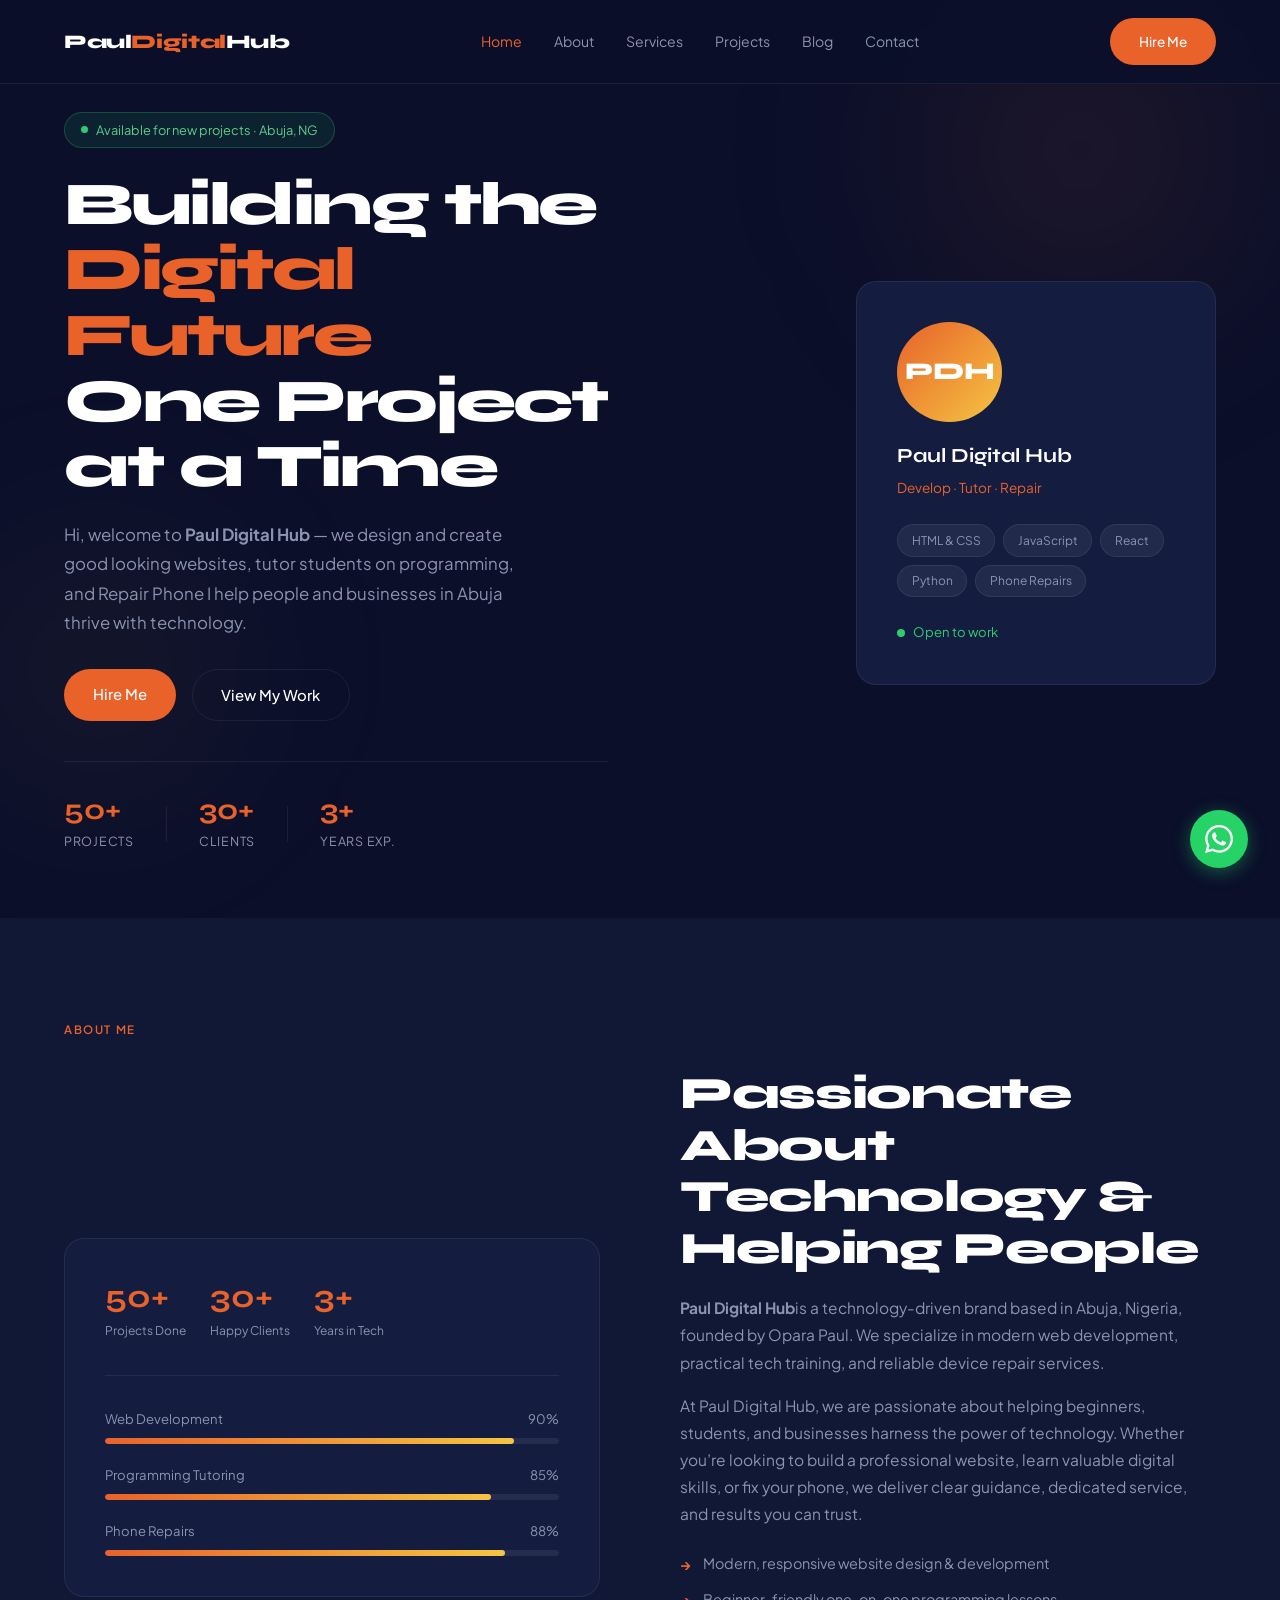
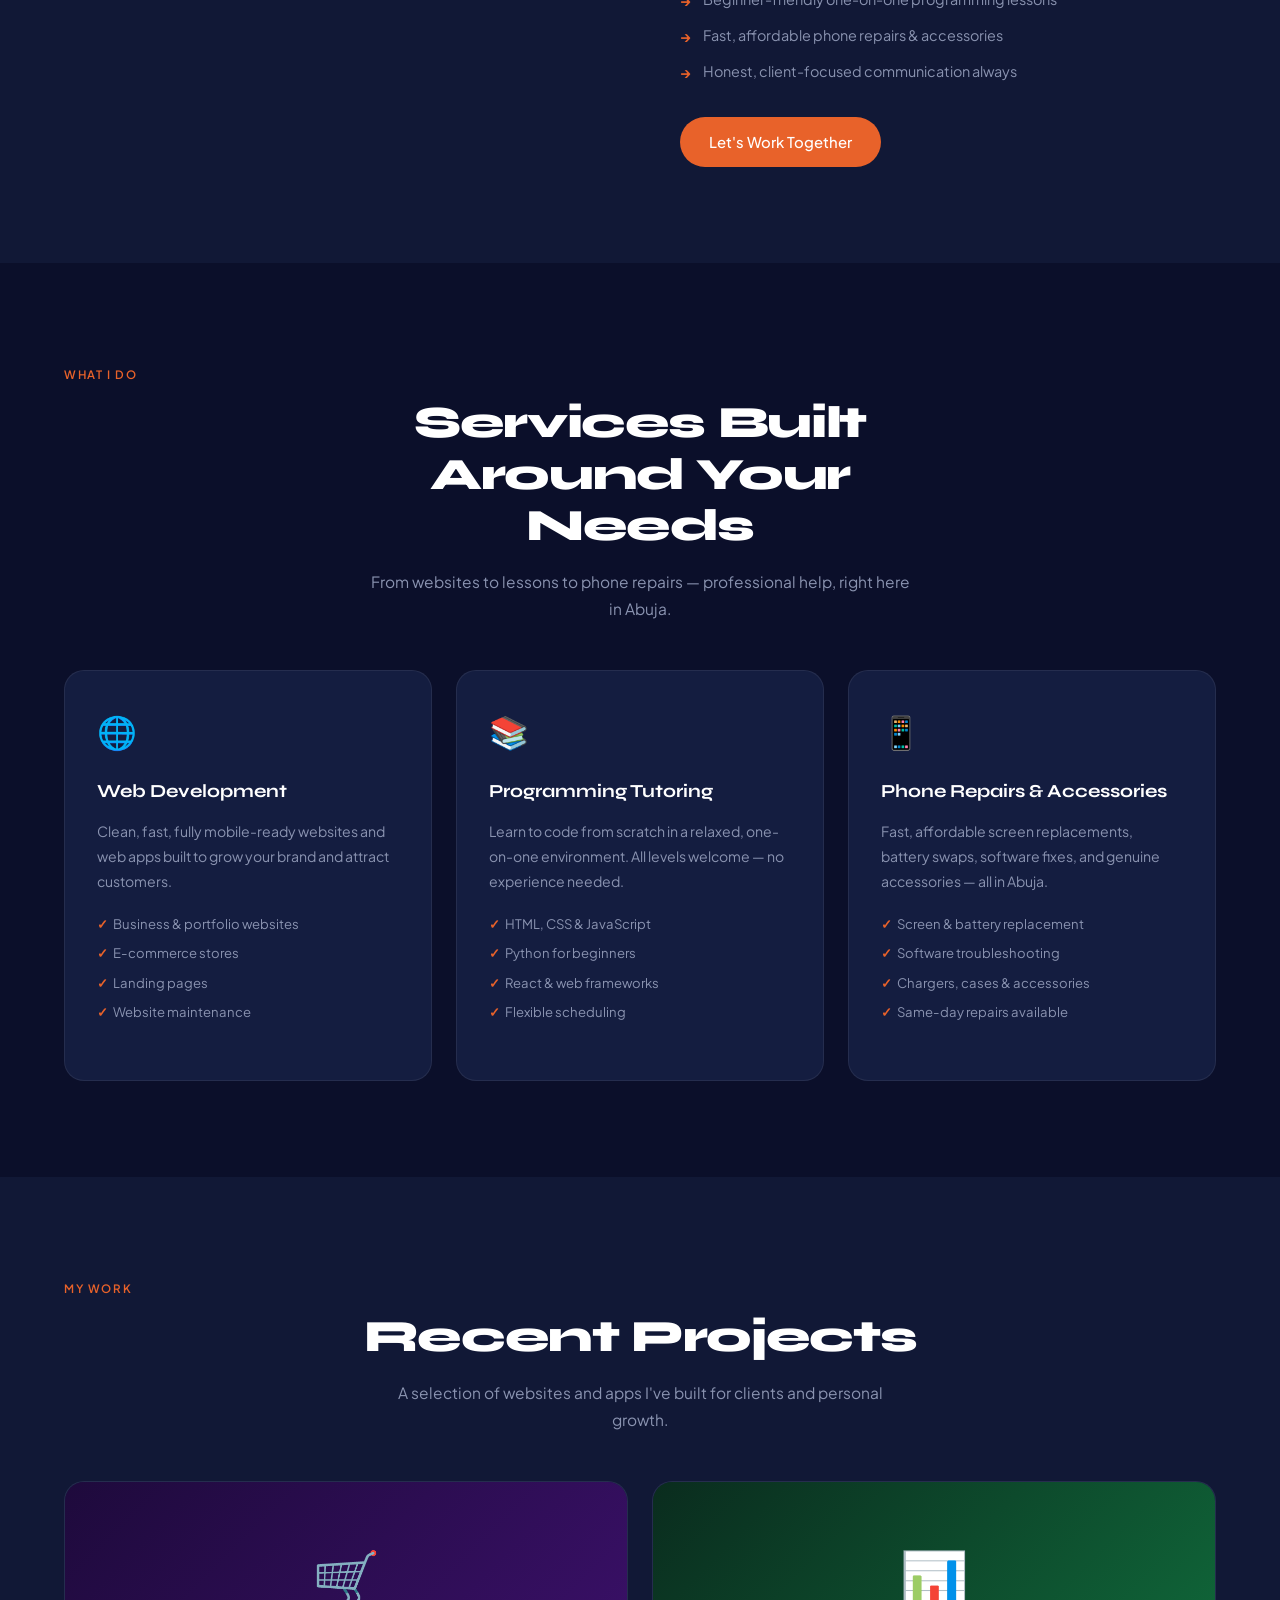
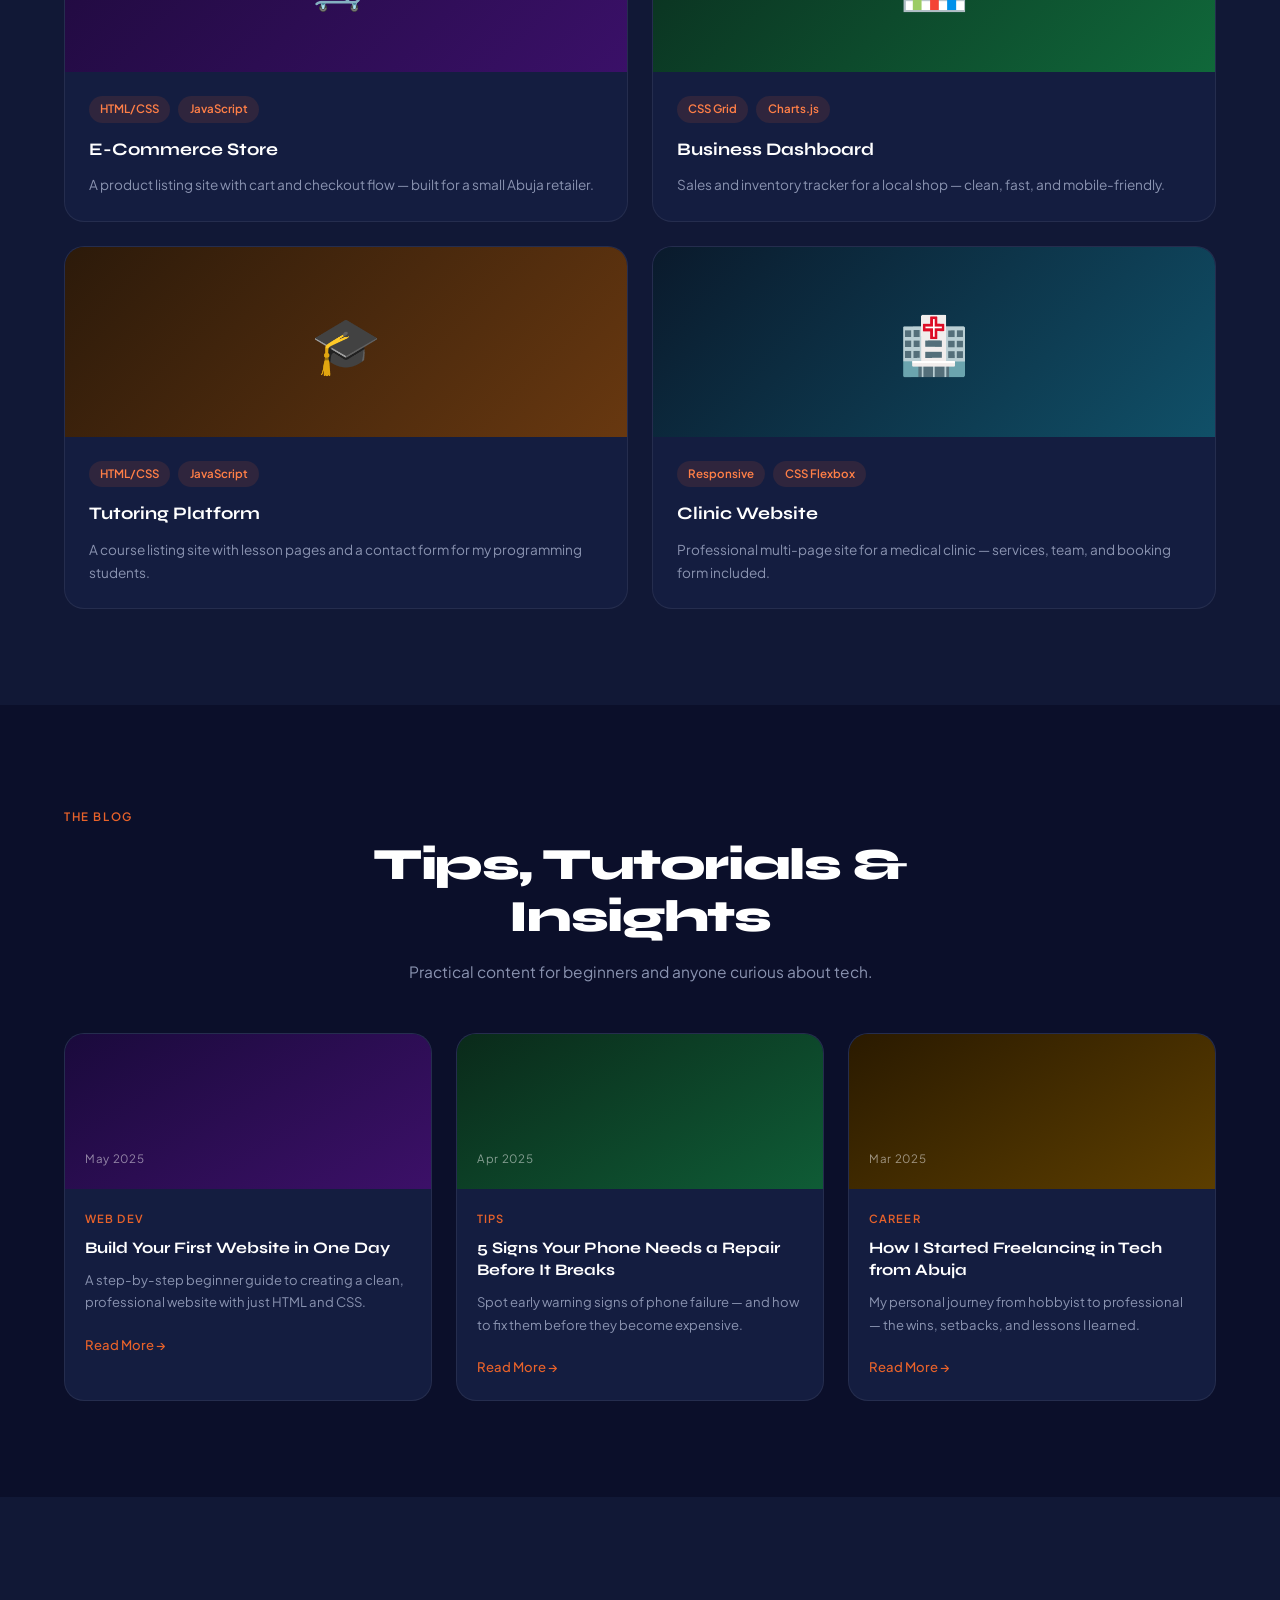
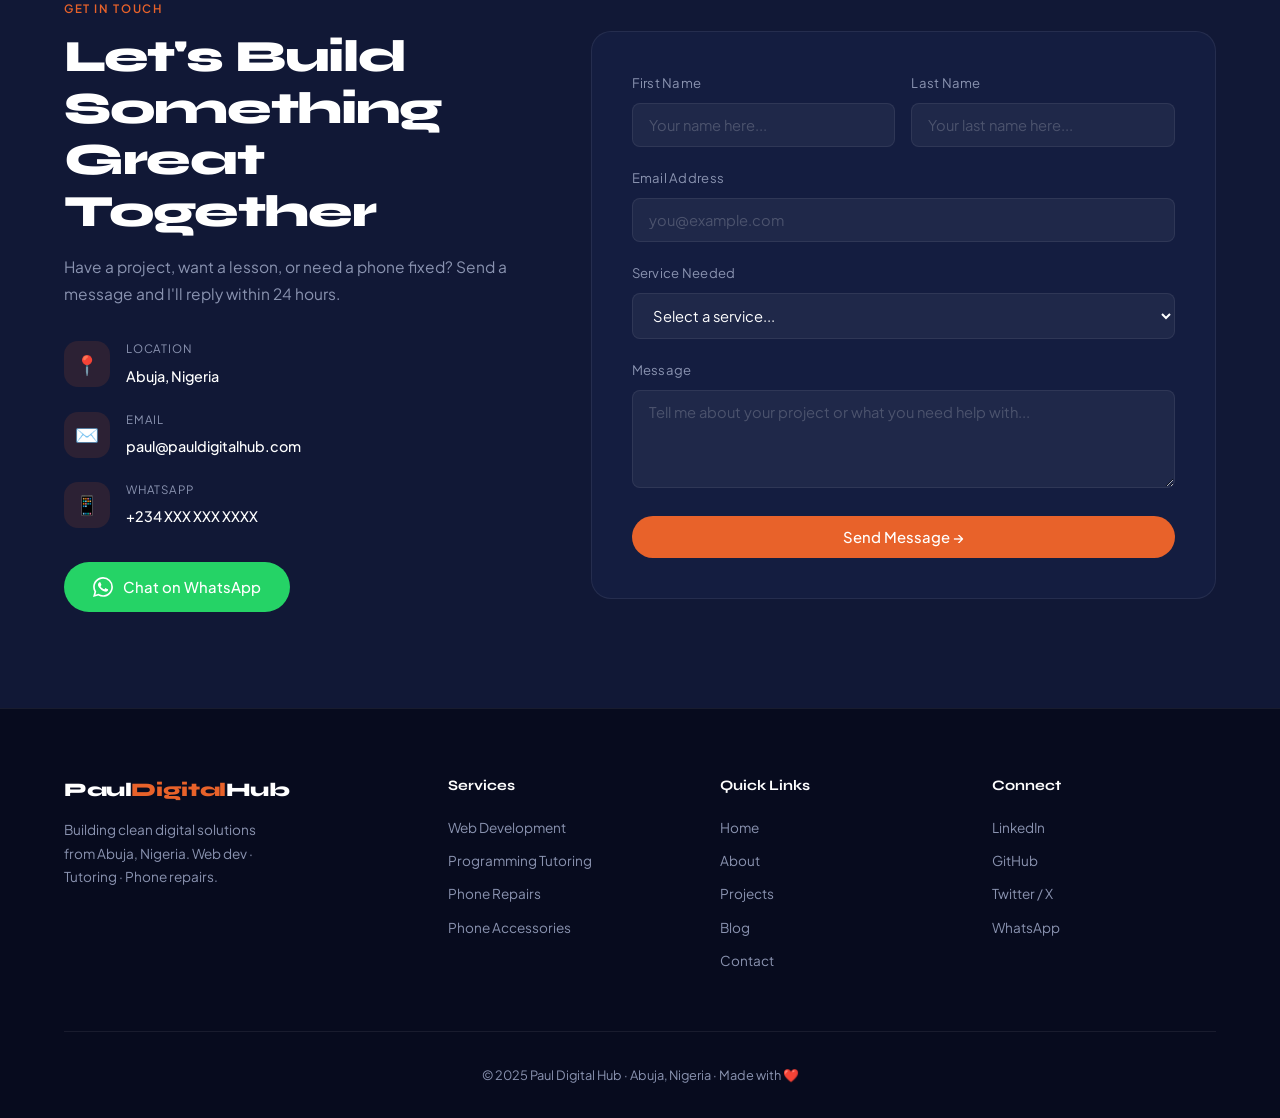
==== commit 271ea7c2: "updated project" ====
--- a/index.html
+++ b/index.html
@@ -393,16 +393,16 @@
         </div>
 
         <!-- Right: form -->
-        <form class="contact-form animate-fadeup animate-delay-1" id="contactForm" novalidate action="https://formspree.io/f/mrejgkgw"
+        <form class="contact-form animate-fadeup animate-delay-1" id="contactForm" action="https://formspree.io/f/mrejgkgw"
   method="POST">
           <div class="form-row">
             <div class="form-group">
               <label for="fname">First Name</label>
-              <input type="text" id="fname" name="fname" placeholder="Your name here..." required />
+              <input type="text" id="name" name="name" placeholder="Your name here..." required />
             </div>
             <div class="form-group">
               <label for="lname">Last Name</label>
-              <input type="text" id="lname" name="lname" placeholder="Paul" required />
+              <input type="text" id="name" name="name" placeholder="Your last name here..." required />
             </div>
           </div>
 
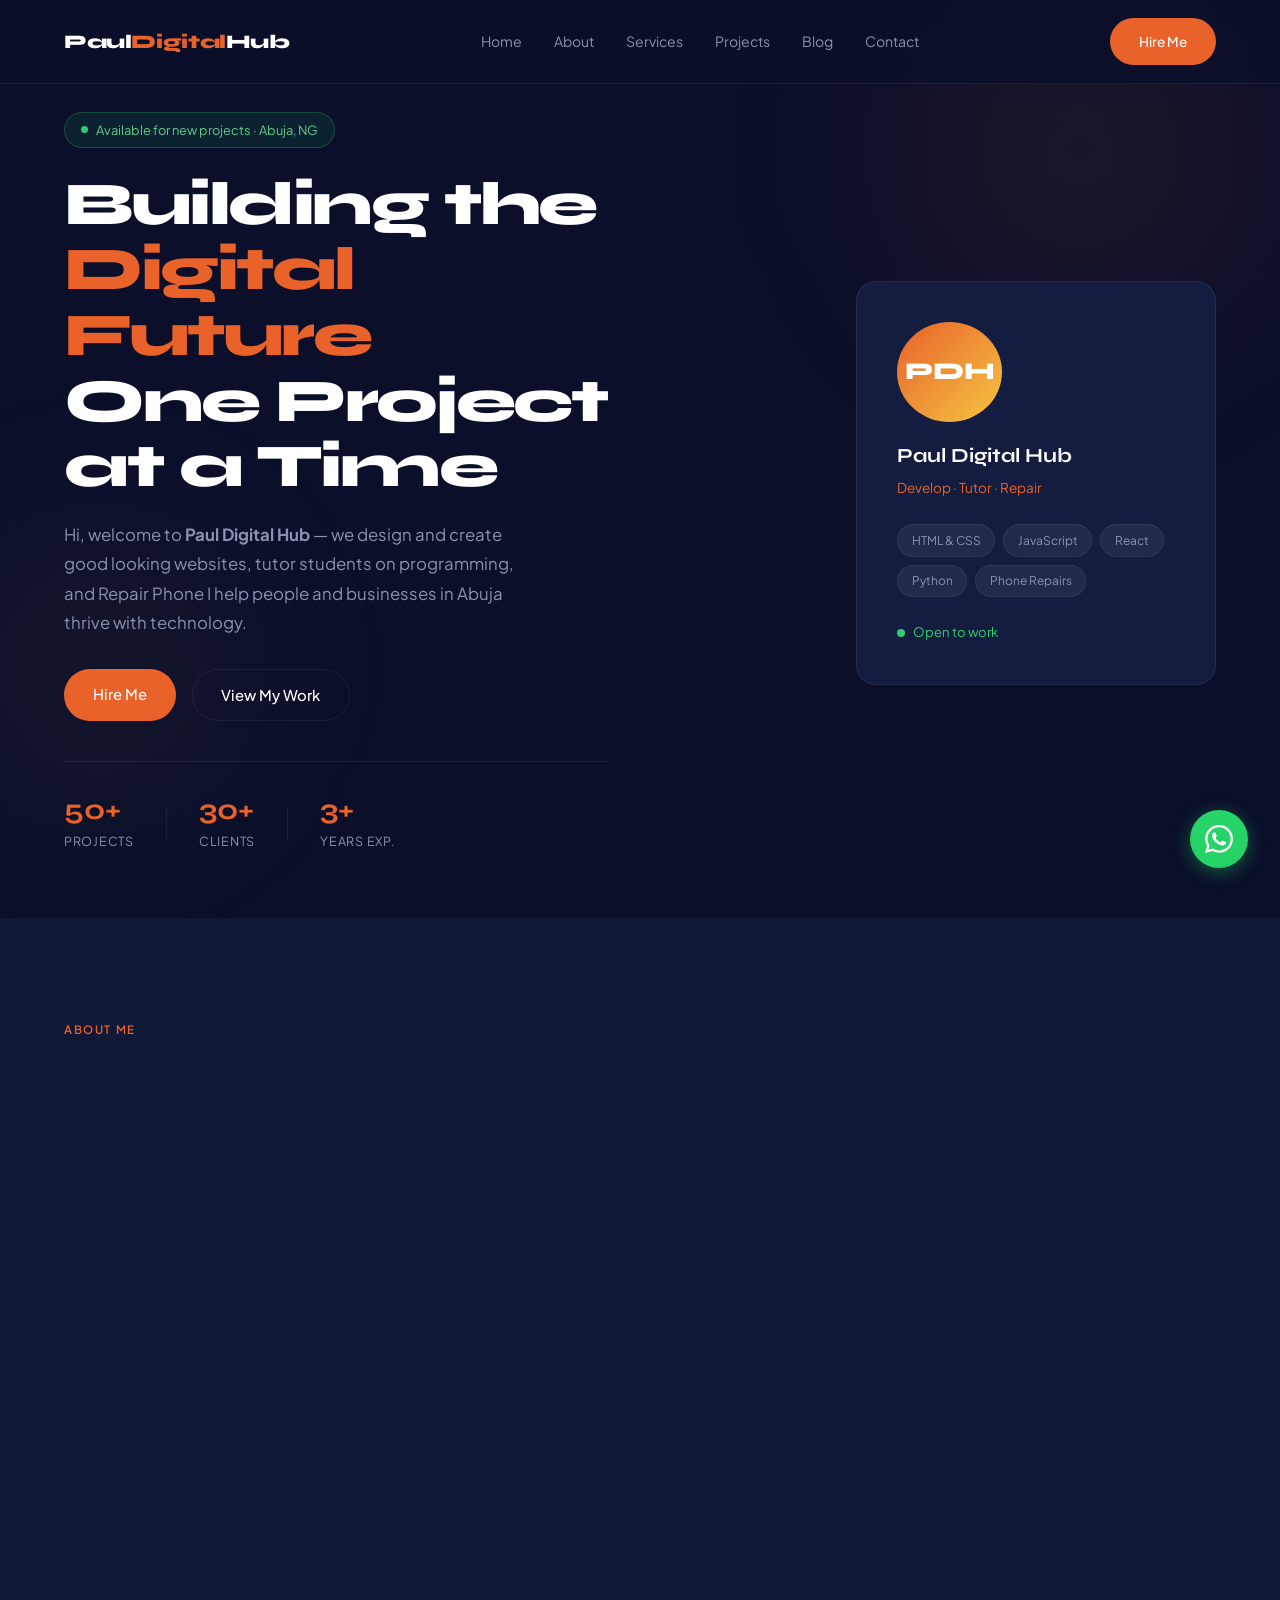
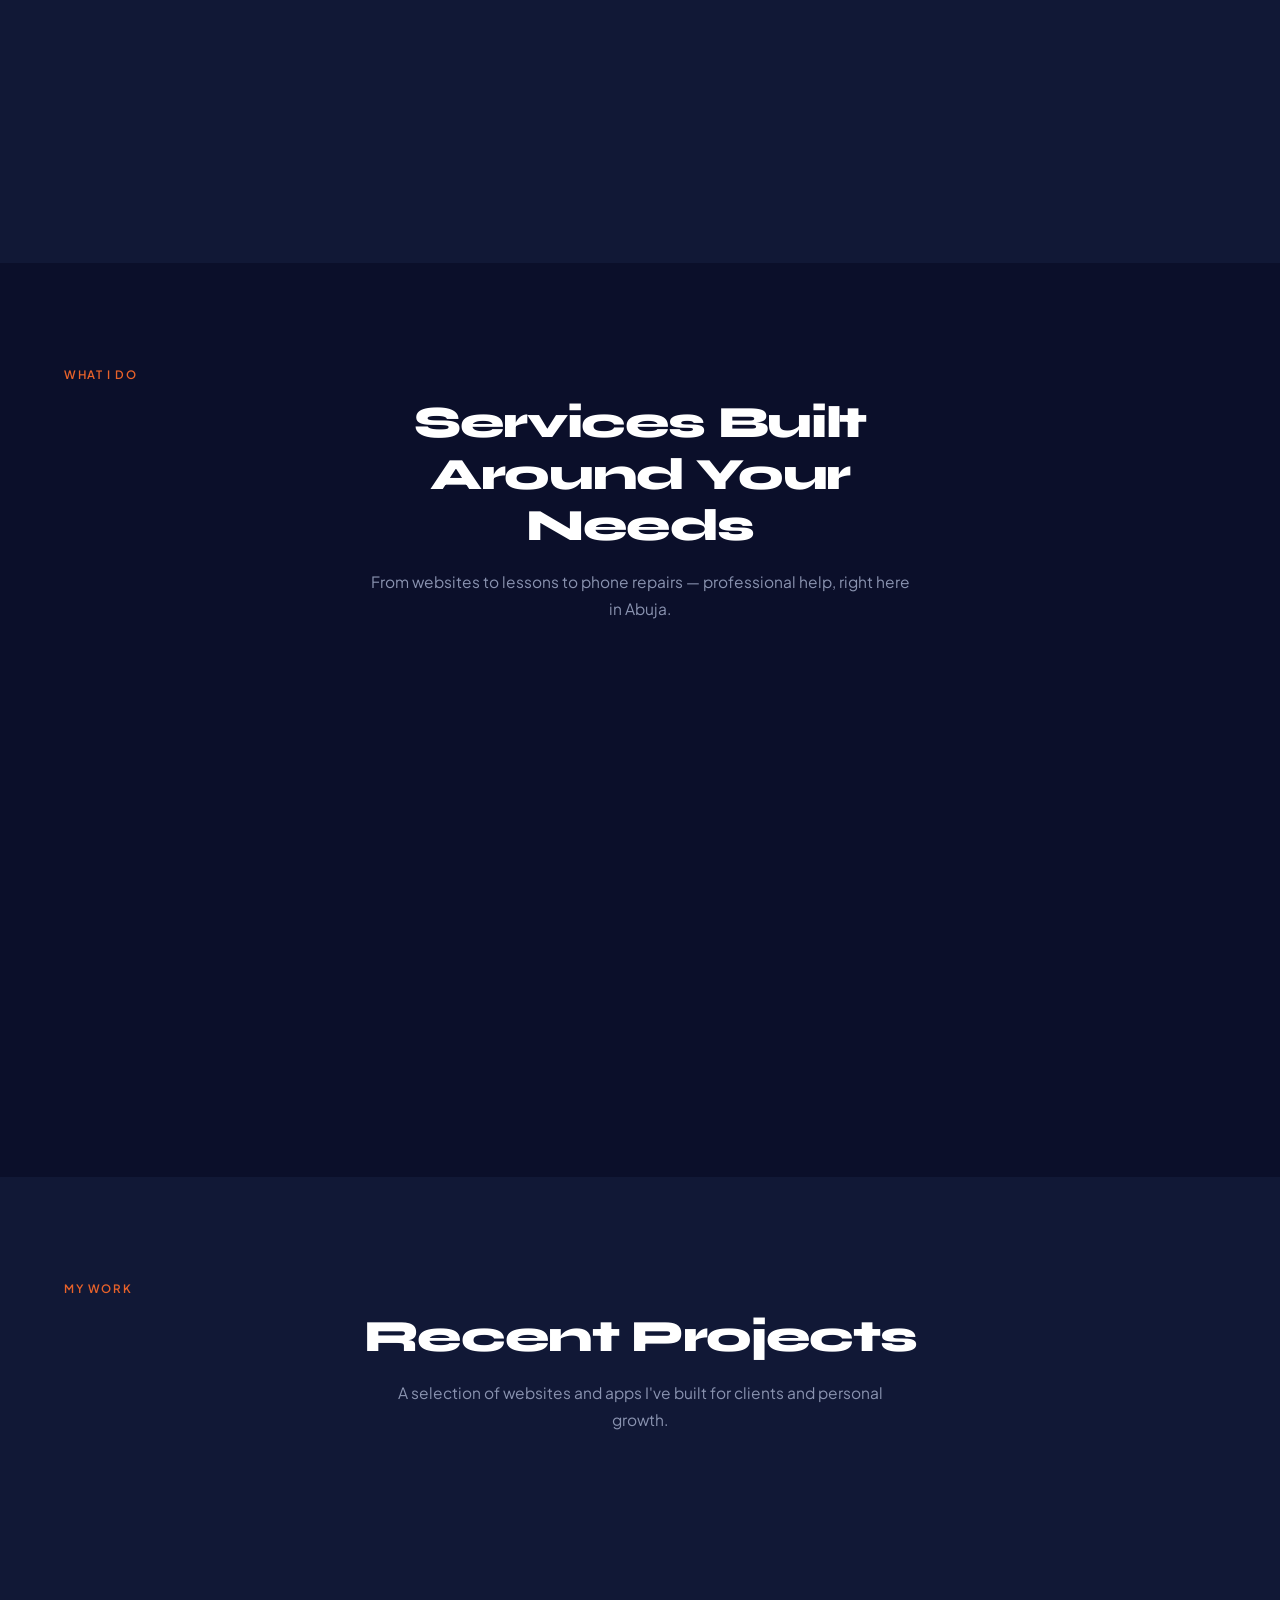
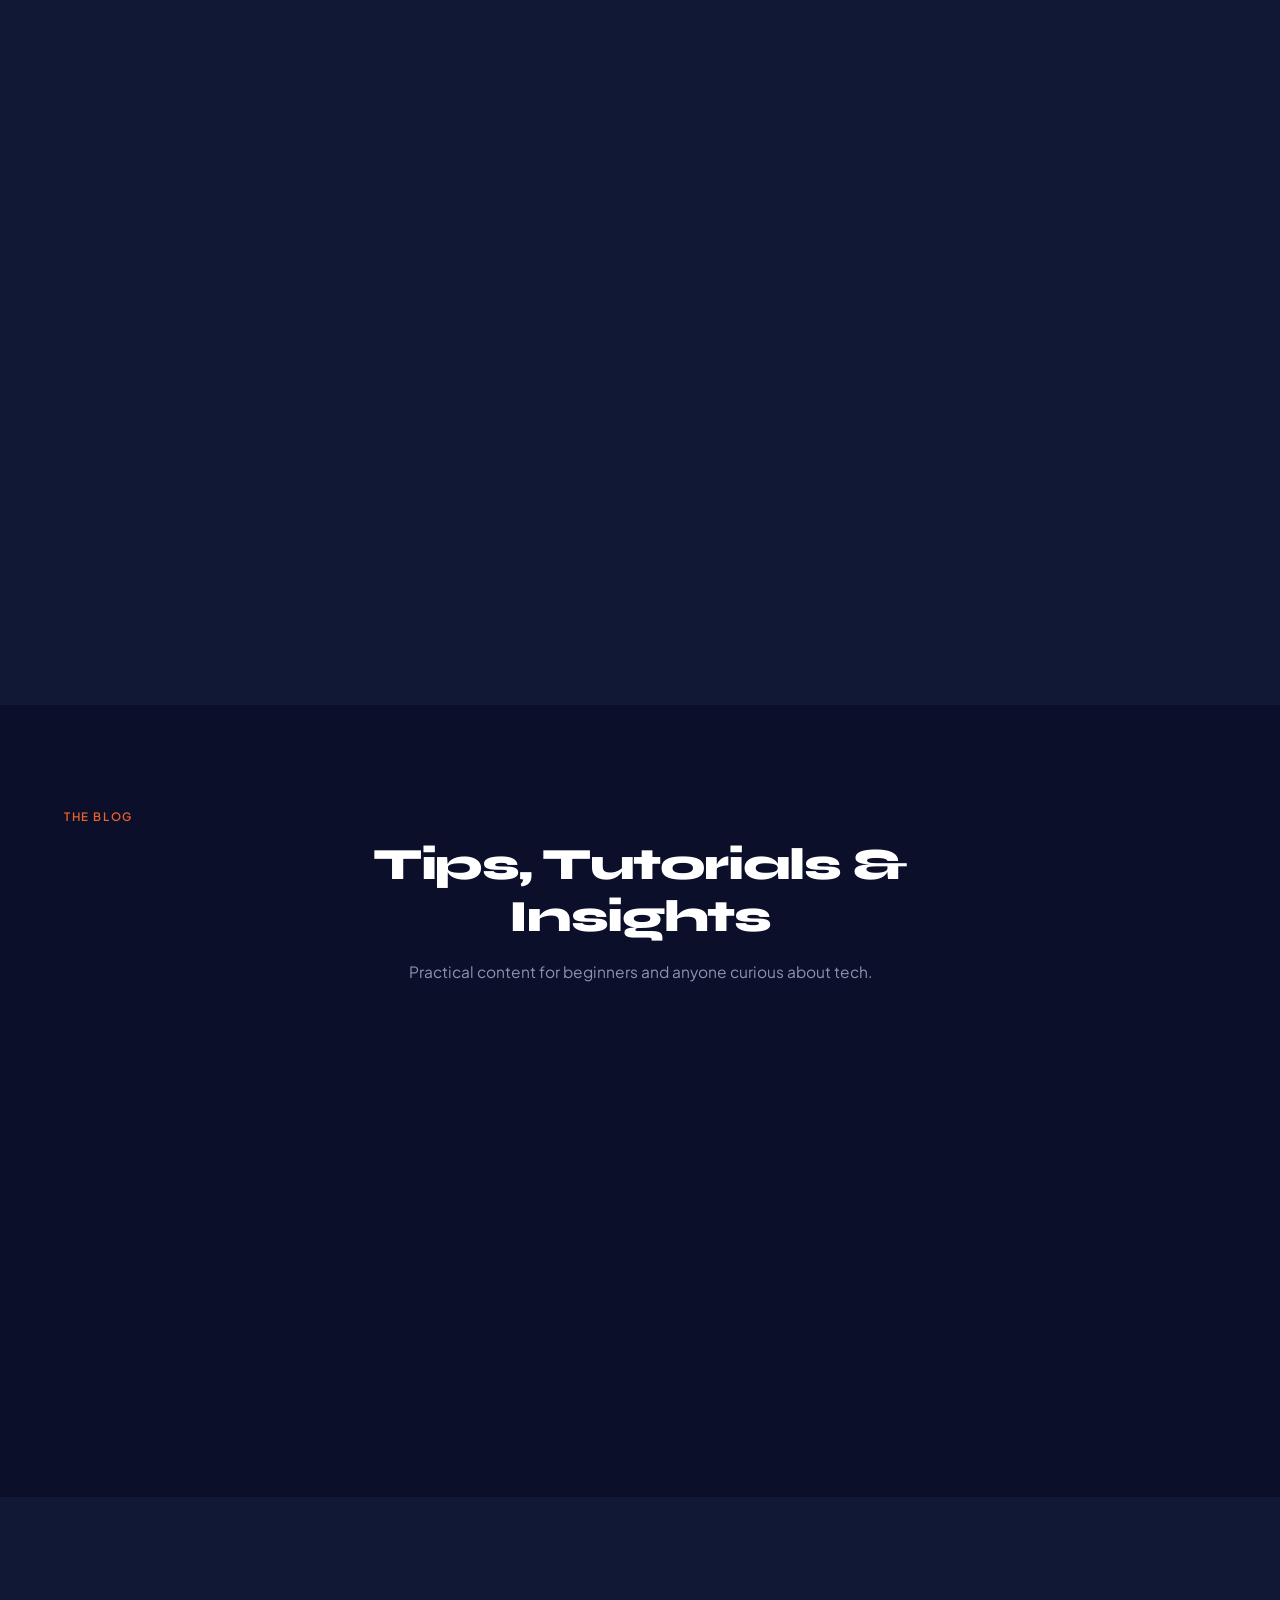
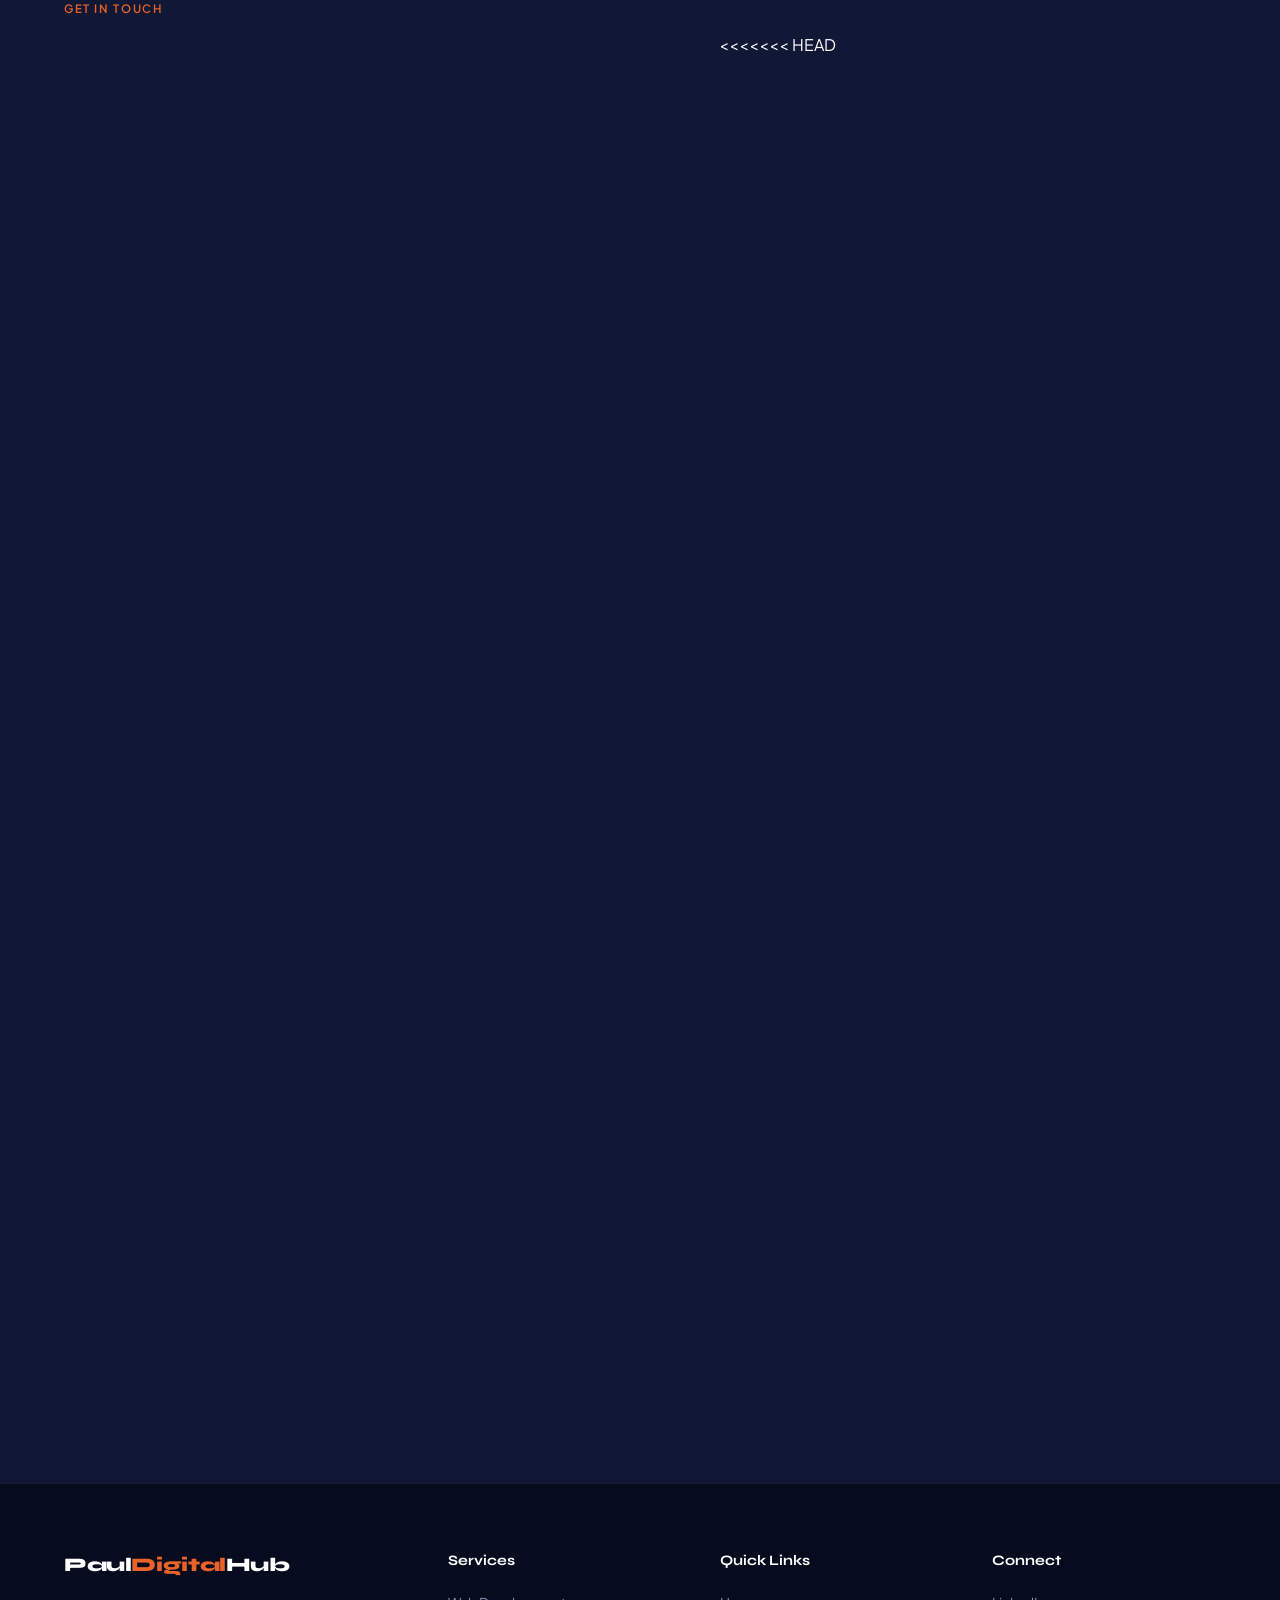
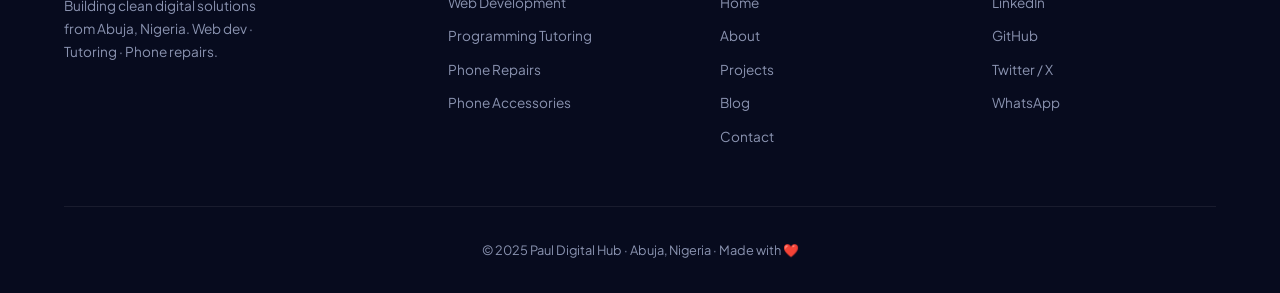
==== commit 83520f9e: "merged remote changes" ====
--- a/index.html
+++ b/index.html
@@ -393,6 +393,7 @@
         </div>
 
         <!-- Right: form -->
+<<<<<<< HEAD
         <form class="contact-form animate-fadeup animate-delay-1" id="contactForm" action="https://formspree.io/f/mrejgkgw"
   method="POST">
           <div class="form-row">
@@ -403,6 +404,17 @@
             <div class="form-group">
               <label for="lname">Last Name</label>
               <input type="text" id="name" name="name" placeholder="Your last name here..." required />
+=======
+        <form class="contact-form animate-fadeup animate-delay-1" id="contactForm" novalidate>
+          <div class="form-row">
+            <div class="form-group">
+              <label for="fname">First Name</label>
+              <input type="text" id="fname" name="fname" placeholder="Opara" required />
+            </div>
+            <div class="form-group">
+              <label for="lname">Last Name</label>
+              <input type="text" id="lname" name="lname" placeholder="Paul" required />
+>>>>>>> 9e7f484da656674f13259a0a76533764d09c5979
             </div>
           </div>
 
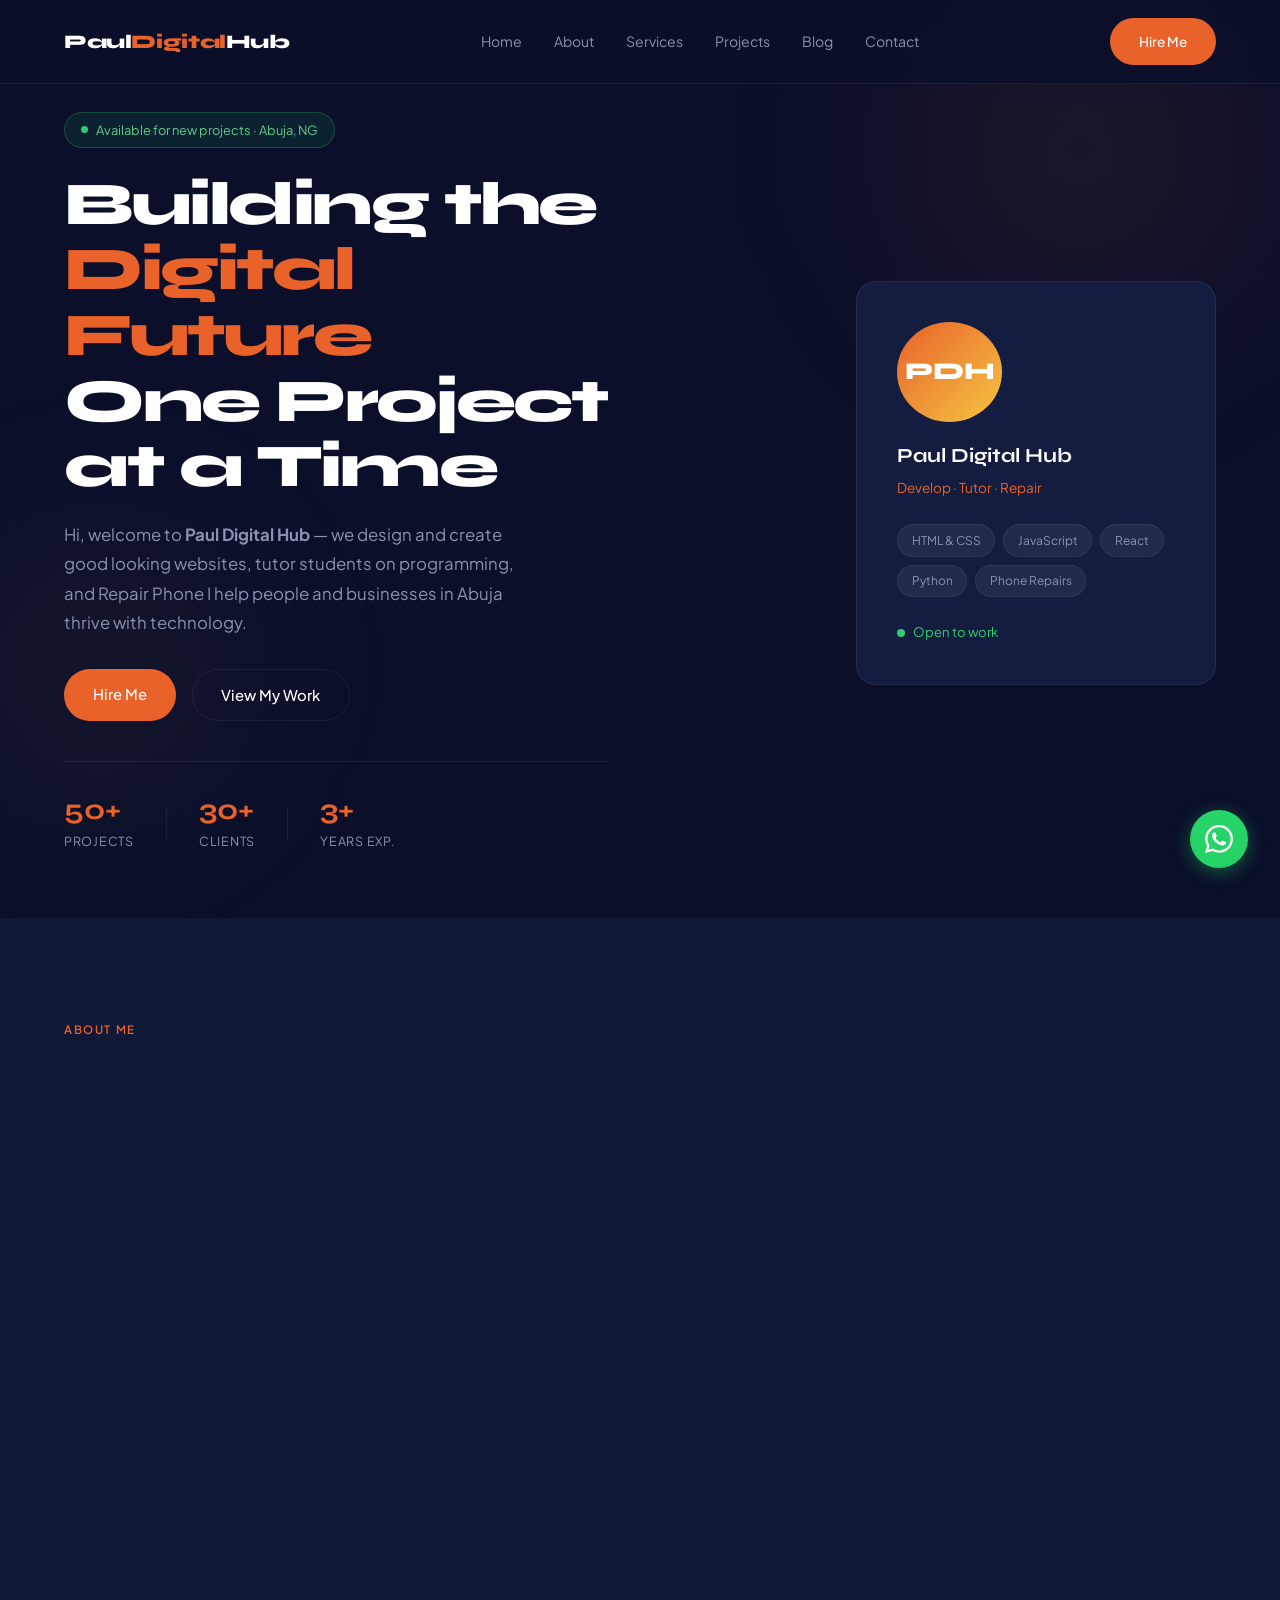
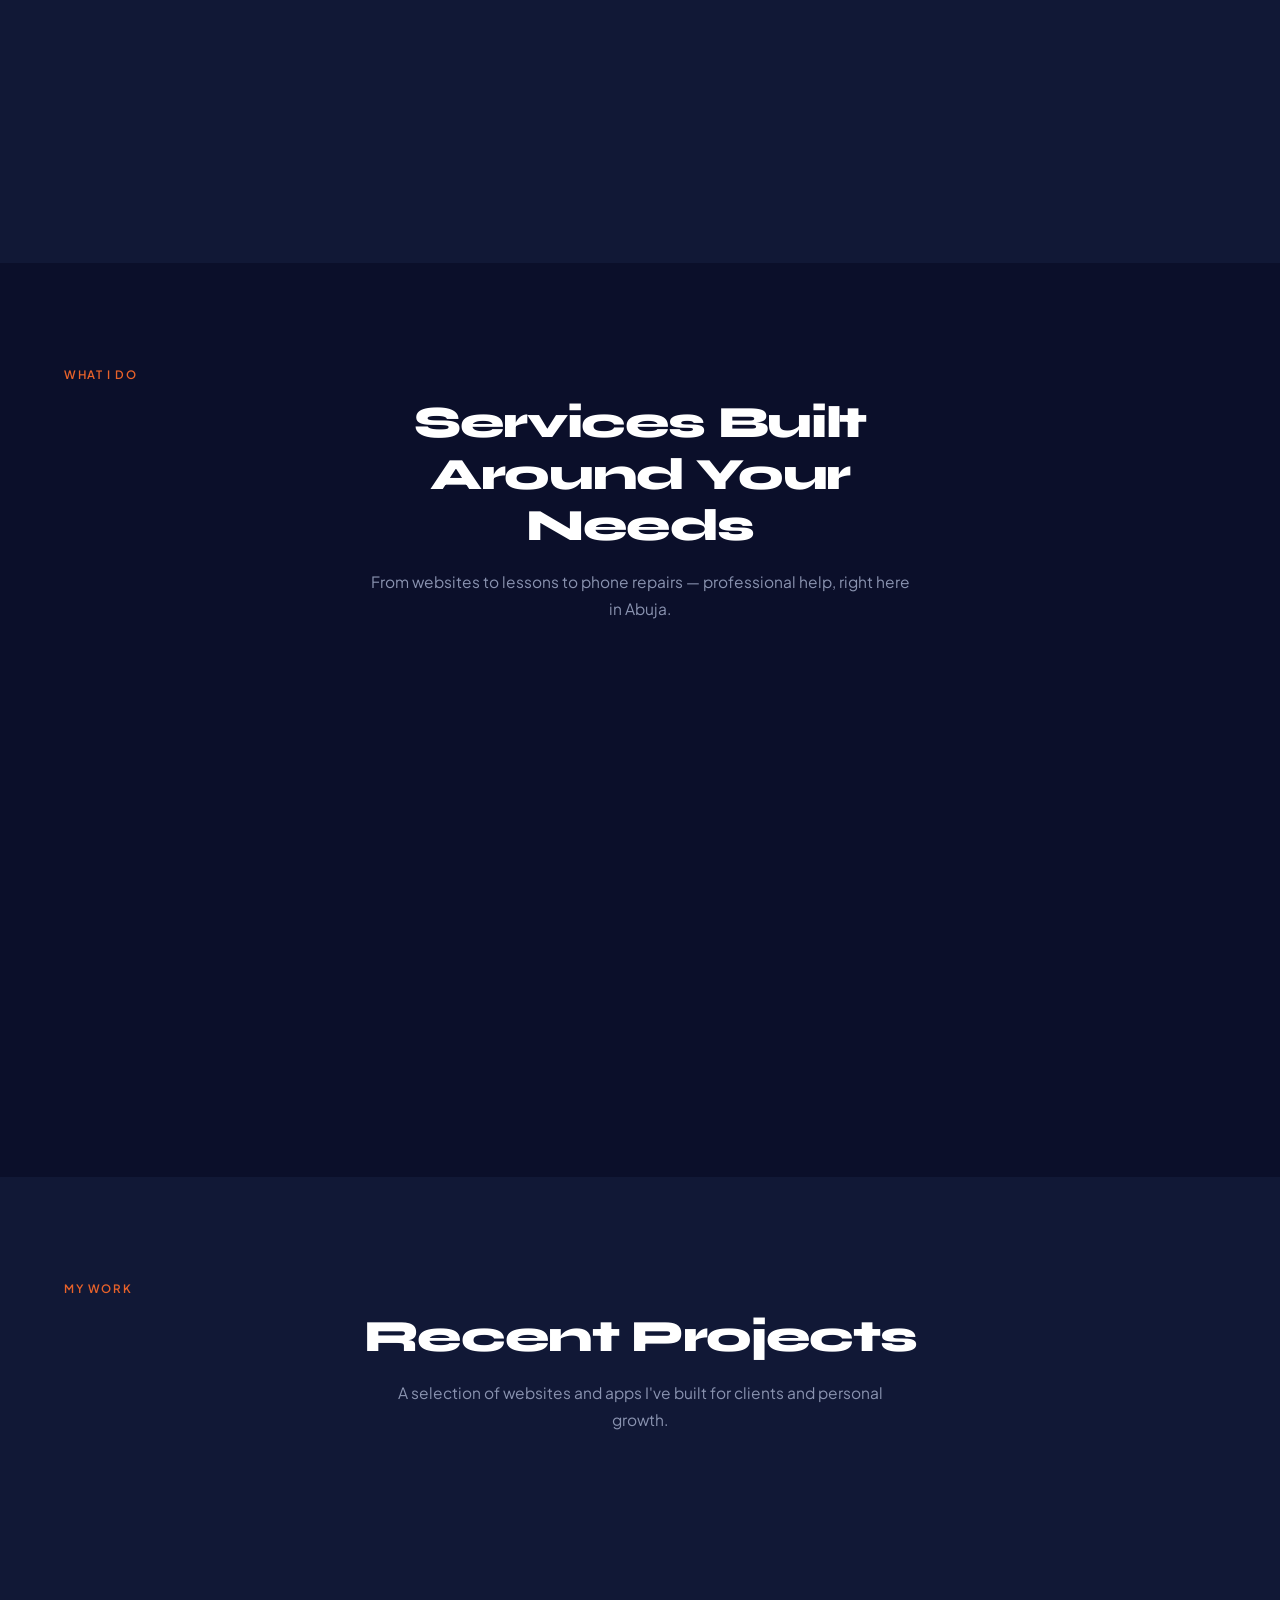
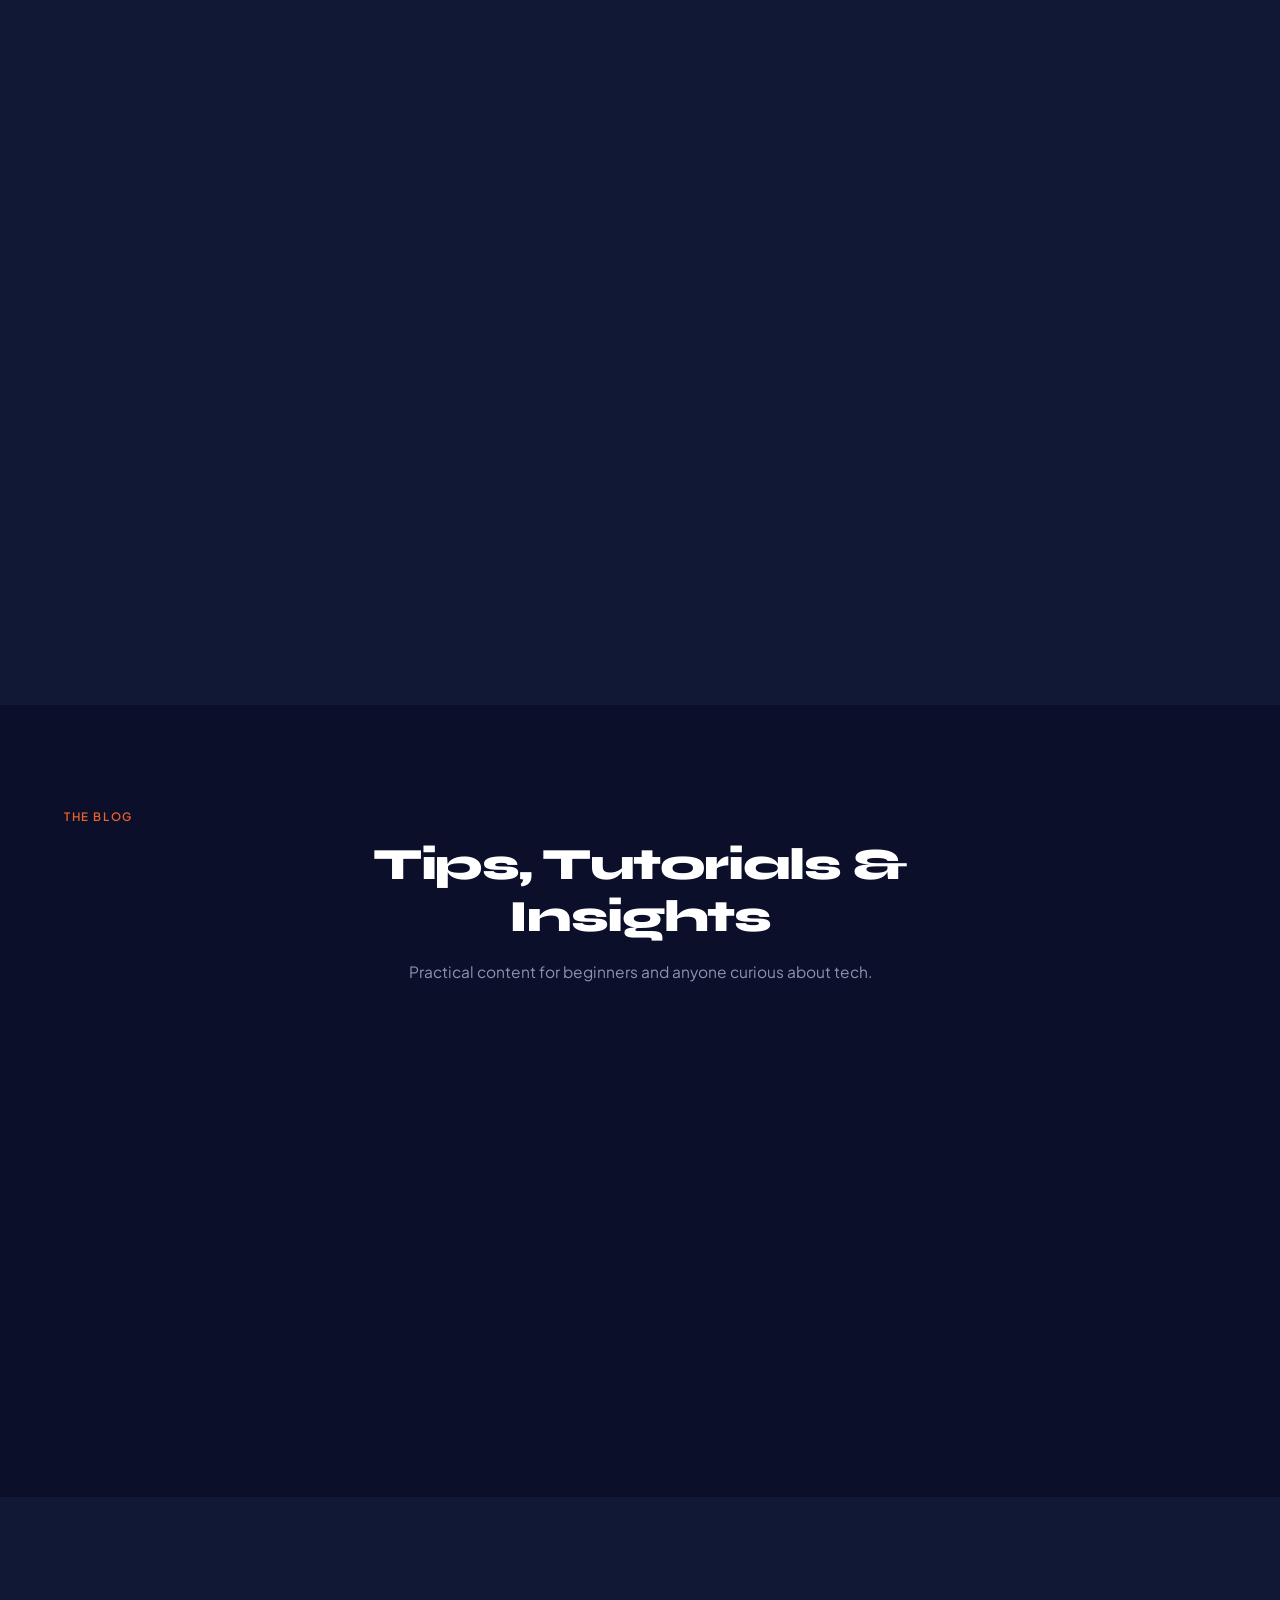
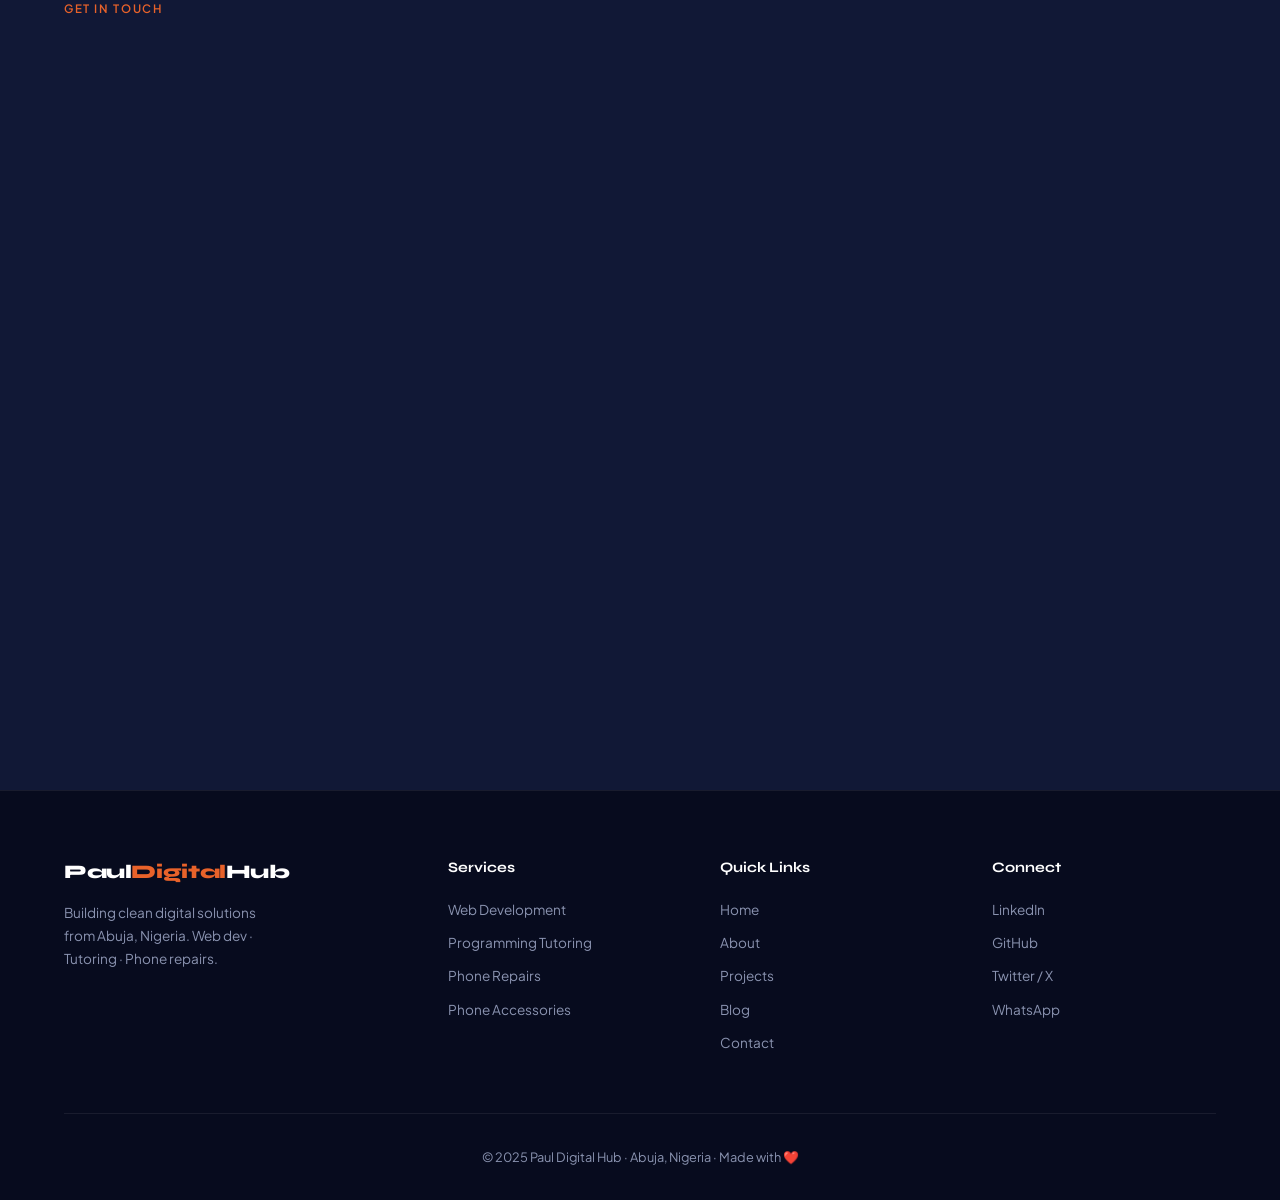
==== commit 4030a5bc: "updated project" ====
--- a/index.html
+++ b/index.html
@@ -393,7 +393,7 @@
         </div>
 
         <!-- Right: form -->
-<<<<<<< HEAD
+
         <form class="contact-form animate-fadeup animate-delay-1" id="contactForm" action="https://formspree.io/f/mrejgkgw"
   method="POST">
           <div class="form-row">
@@ -404,7 +404,7 @@
             <div class="form-group">
               <label for="lname">Last Name</label>
               <input type="text" id="name" name="name" placeholder="Your last name here..." required />
-=======
+
         <form class="contact-form animate-fadeup animate-delay-1" id="contactForm" novalidate>
           <div class="form-row">
             <div class="form-group">
@@ -414,7 +414,7 @@
             <div class="form-group">
               <label for="lname">Last Name</label>
               <input type="text" id="lname" name="lname" placeholder="Paul" required />
->>>>>>> 9e7f484da656674f13259a0a76533764d09c5979
+
             </div>
           </div>
 
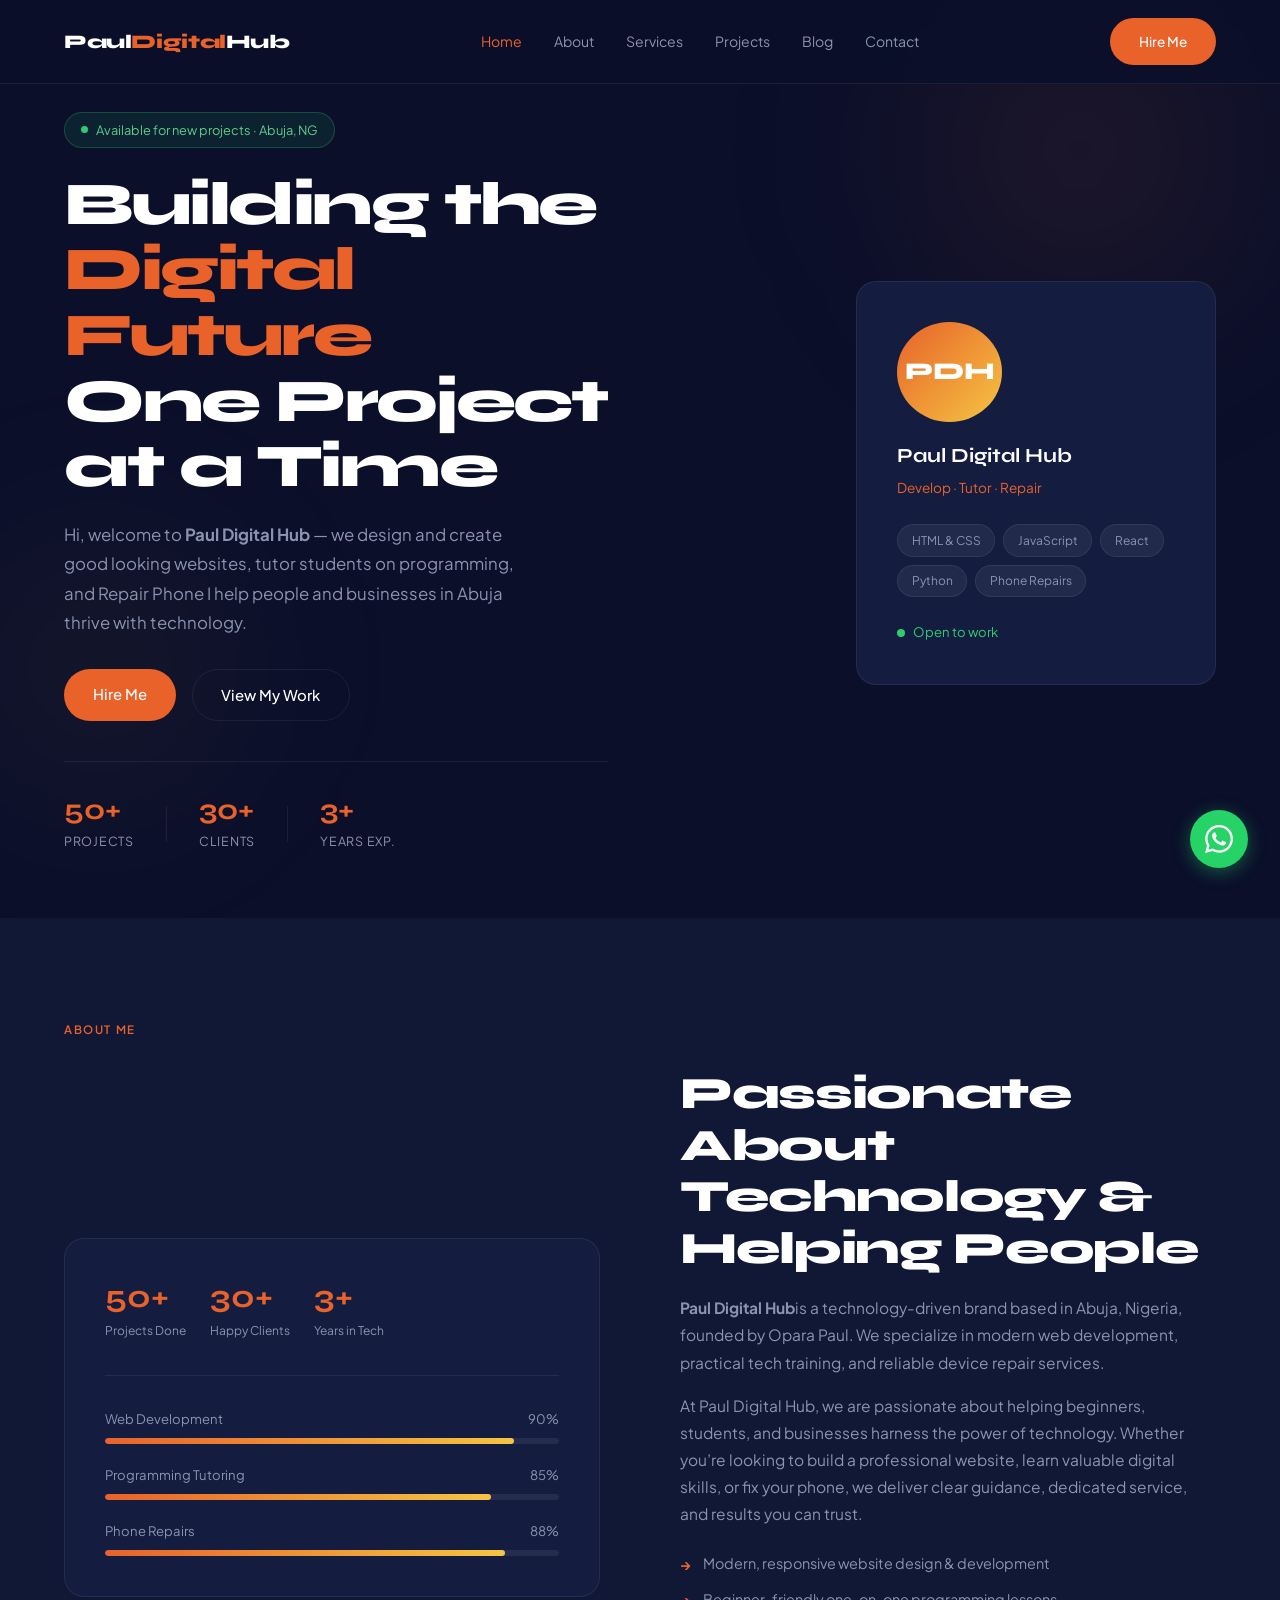
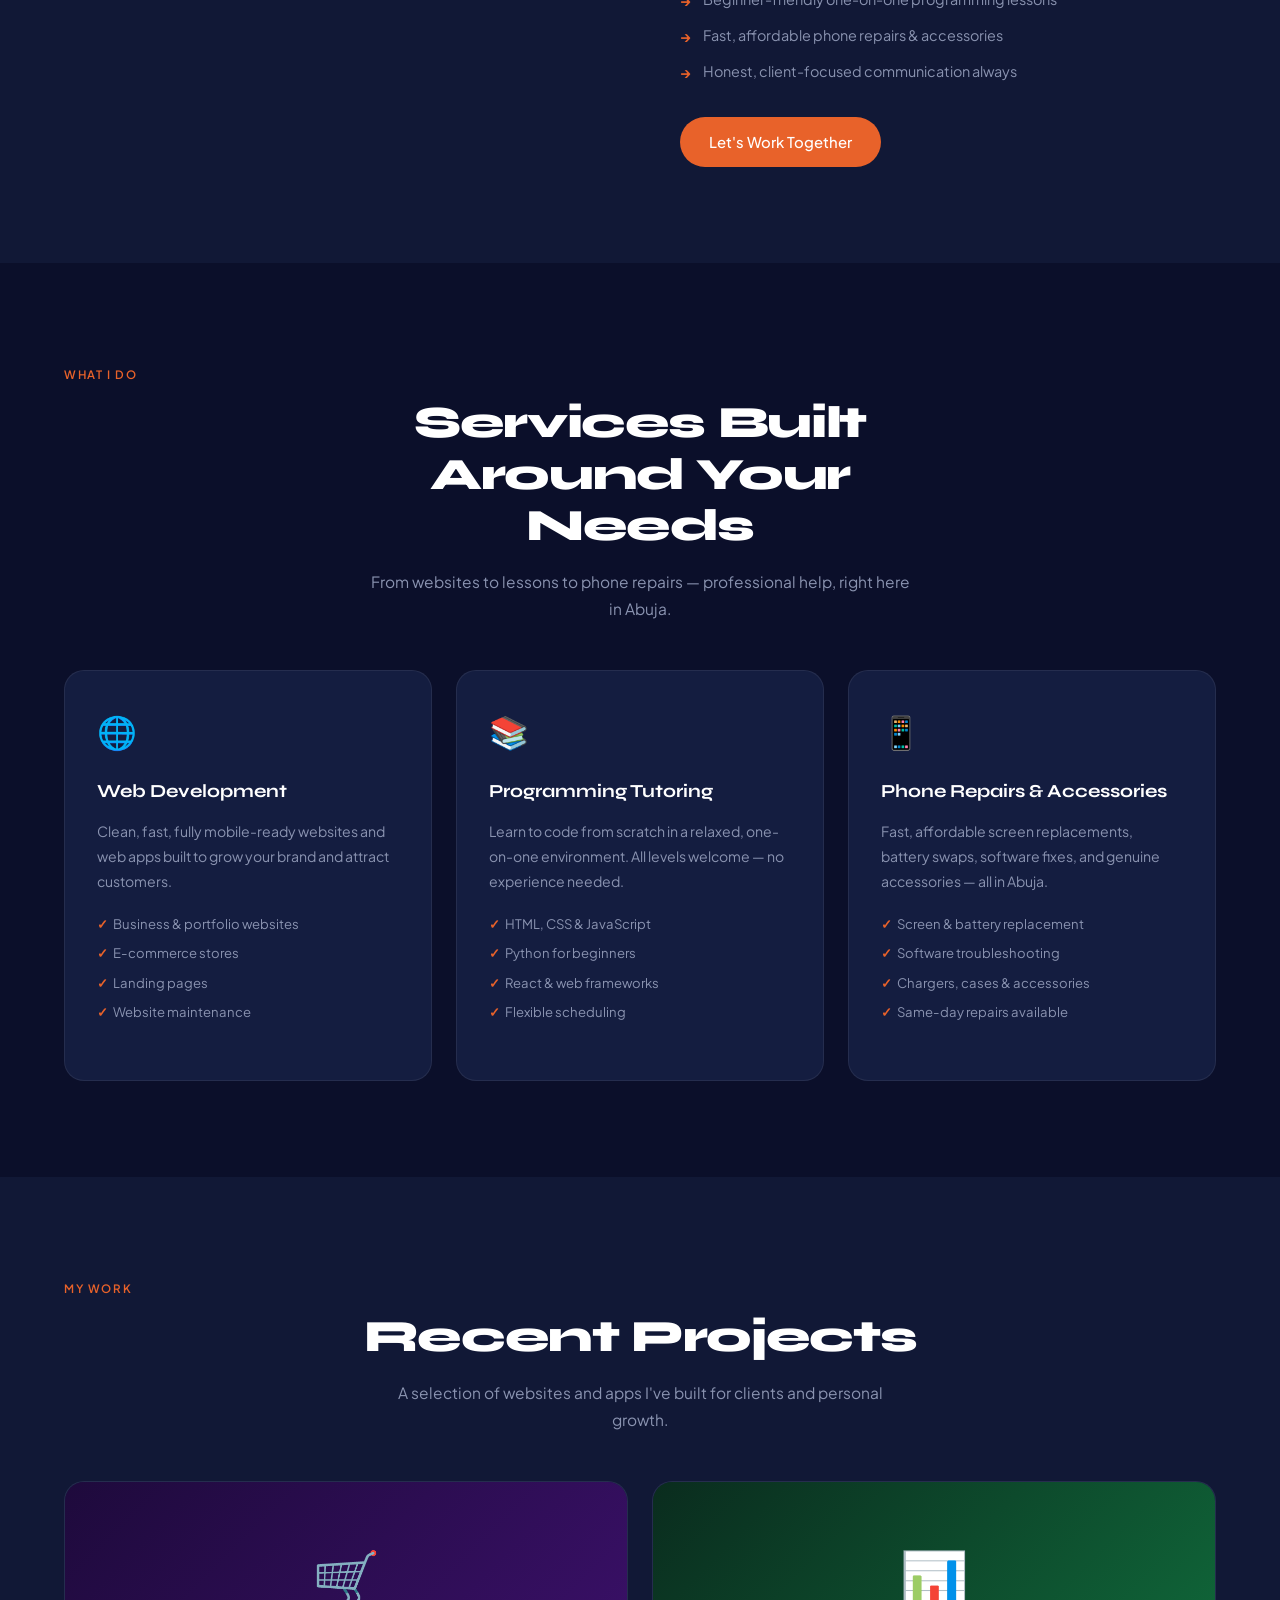
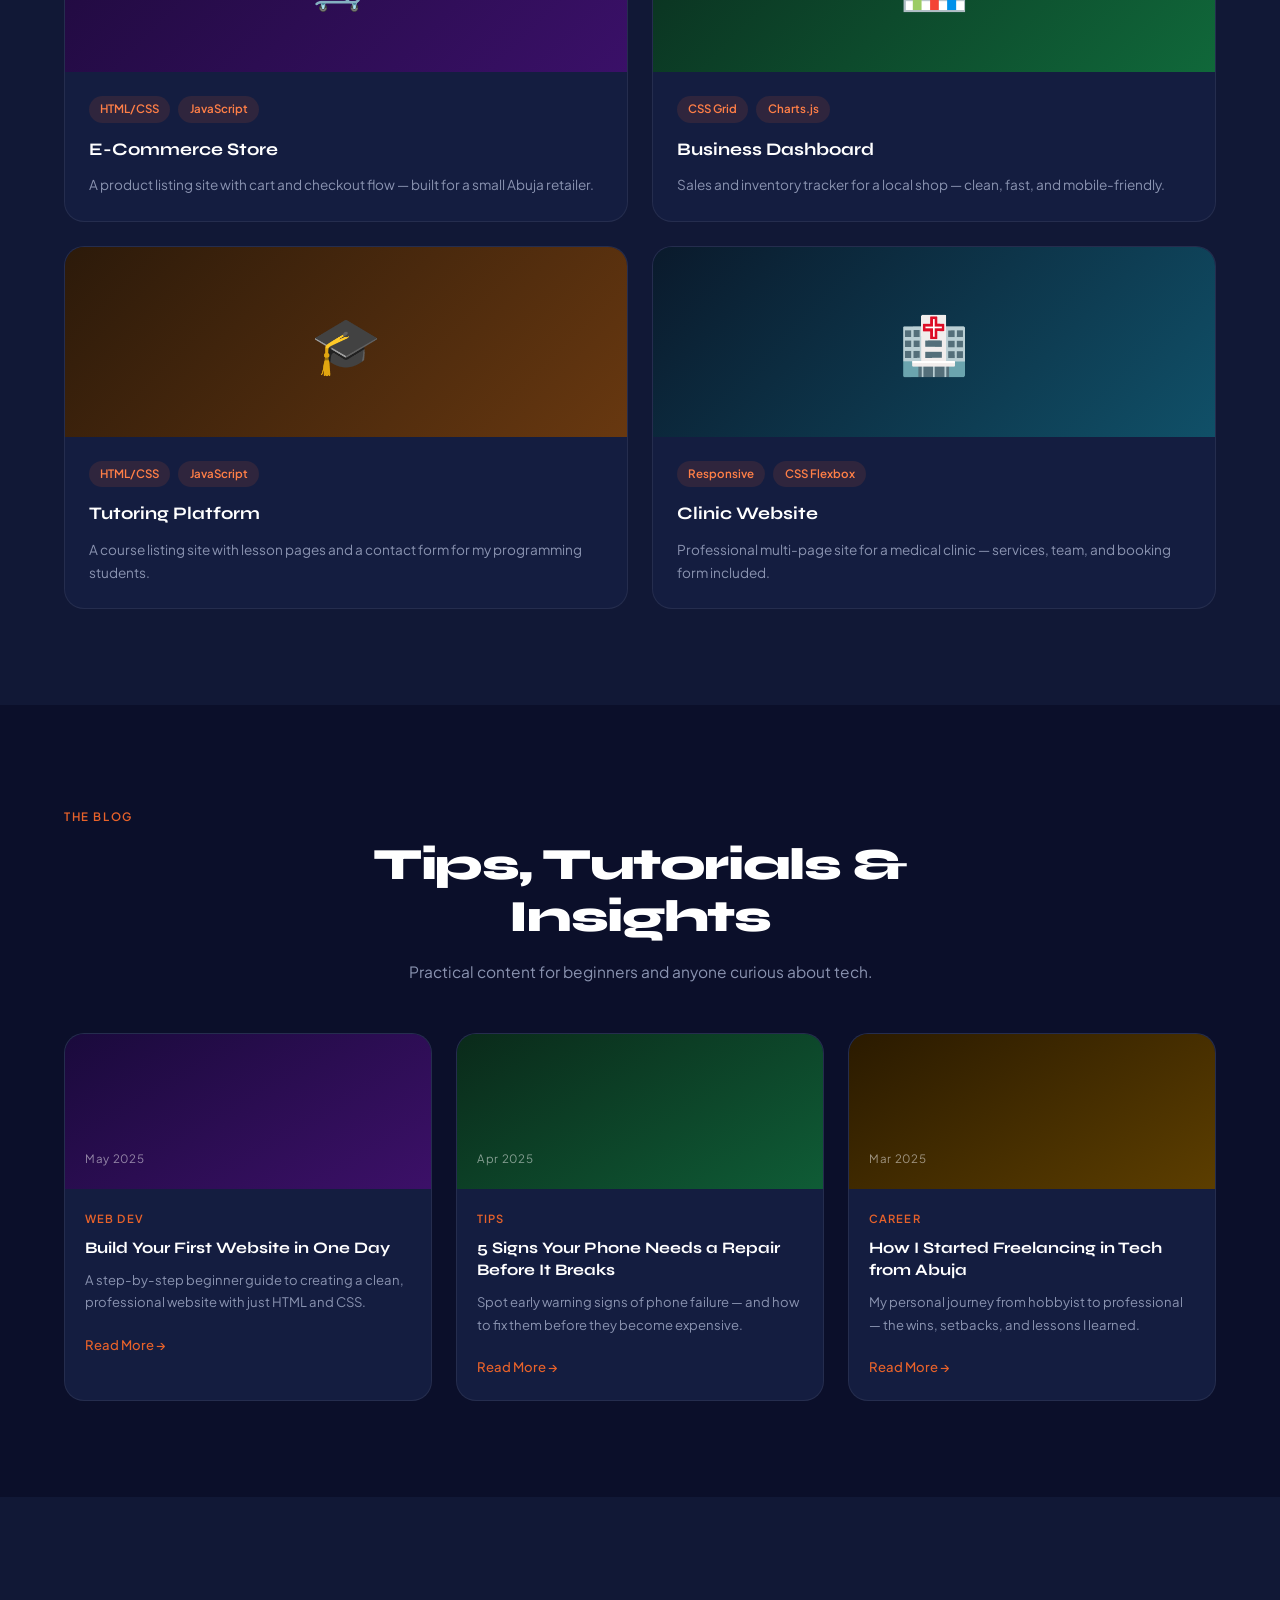
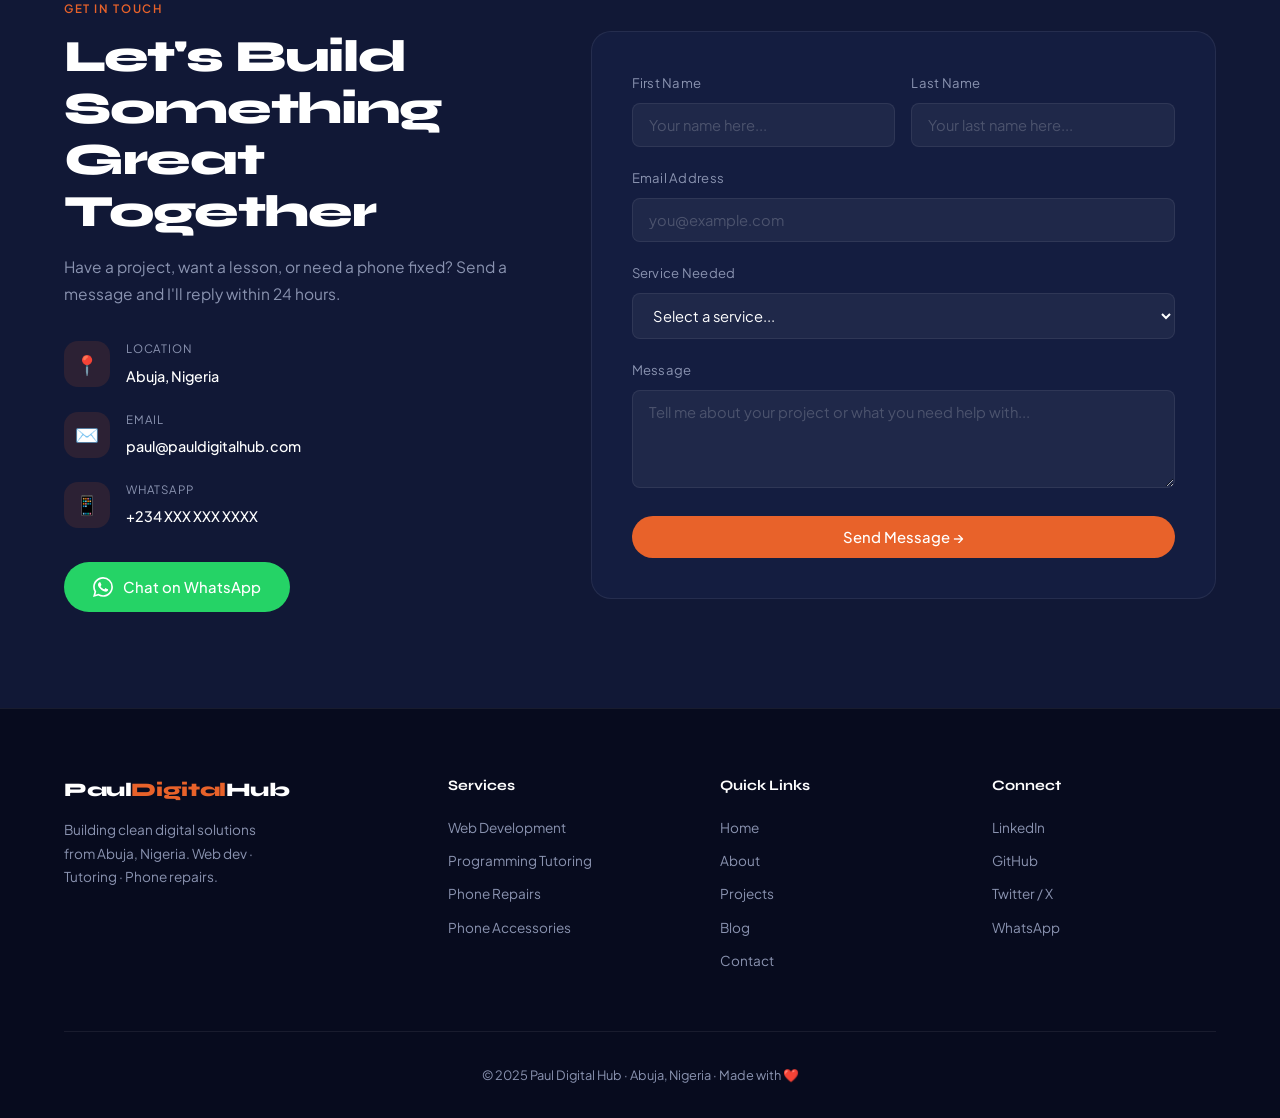
==== commit 9a46d584: "updated project" ====
--- a/index.html
+++ b/index.html
@@ -394,60 +394,50 @@
 
         <!-- Right: form -->
 
-        <form class="contact-form animate-fadeup animate-delay-1" id="contactForm" action="https://formspree.io/f/mrejgkgw"
-  method="POST">
-          <div class="form-row">
-            <div class="form-group">
-              <label for="fname">First Name</label>
-              <input type="text" id="name" name="name" placeholder="Your name here..." required />
-            </div>
-            <div class="form-group">
-              <label for="lname">Last Name</label>
-              <input type="text" id="name" name="name" placeholder="Your last name here..." required />
-
-        <form class="contact-form animate-fadeup animate-delay-1" id="contactForm" novalidate>
-          <div class="form-row">
-            <div class="form-group">
-              <label for="fname">First Name</label>
-              <input type="text" id="fname" name="fname" placeholder="Opara" required />
-            </div>
-            <div class="form-group">
-              <label for="lname">Last Name</label>
-              <input type="text" id="lname" name="lname" placeholder="Paul" required />
-
-            </div>
-          </div>
-
-          <div class="form-group">
-            <label for="email">Email Address</label>
-            <input type="email" id="email" name="email" placeholder="you@example.com" required />
-          </div>
-
-          <div class="form-group">
-            <label for="service">Service Needed</label>
-            <select id="service" name="service" required>
-              <option value="">Select a service...</option>
-              <option>Web Development</option>
-              <option>Programming Tutoring</option>
-              <option>Phone Repair</option>
-              <option>Phone Accessories</option>
-              <option>Other</option>
-            </select>
-          </div>
-
-          <div class="form-group">
-            <label for="message">Message</label>
-            <textarea id="message" name="message" rows="4"
-              placeholder="Tell me about your project or what you need help with..." required></textarea>
-          </div>
-
-          <button type="submit" class="btn btn-primary btn-block">Send Message →</button>
-
-          <!-- Success message (hidden by default) -->
-          <div class="form-success" id="formSuccess" style="display:none;">
-            ✅ Message sent! I'll get back to you within 24 hours.
-          </div>
-        </form>
+        <form class="contact-form animate-fadeup animate-delay-1" id="contactForm" action="https://formspree.io/f/mrejgkgw" method="POST">
+
+  <div class="form-row">
+    <div class="form-group">
+      <label for="fname">First Name</label>
+      <input type="text" id="fname" name="fname" placeholder="Your name here..." required />
+    </div>
+
+    <div class="form-group">
+      <label for="lname">Last Name</label>
+      <input type="text" id="lname" name="lname" placeholder="Your last name here..." required />
+    </div>
+  </div>
+
+  <div class="form-group">
+    <label for="email">Email Address</label>
+    <input type="email" id="email" name="email" placeholder="you@example.com" required />
+  </div>
+
+  <div class="form-group">
+    <label for="service">Service Needed</label>
+    <select id="service" name="service" required>
+      <option value="">Select a service...</option>
+      <option>Web Development</option>
+      <option>Programming Tutoring</option>
+      <option>Phone Repair</option>
+      <option>Phone Accessories</option>
+      <option>Other</option>
+    </select>
+  </div>
+
+  <div class="form-group">
+    <label for="message">Message</label>
+    <textarea id="message" name="message" rows="4"
+      placeholder="Tell me about your project or what you need help with..." required></textarea>
+  </div>
+
+  <button type="submit" class="btn btn-primary btn-block">Send Message →</button>
+
+  <div class="form-success" id="formSuccess" style="display:none;">
+    ✅ Message sent! I'll get back to you within 24 hours.
+  </div>
+
+</form>
 
       </div>
     </div>
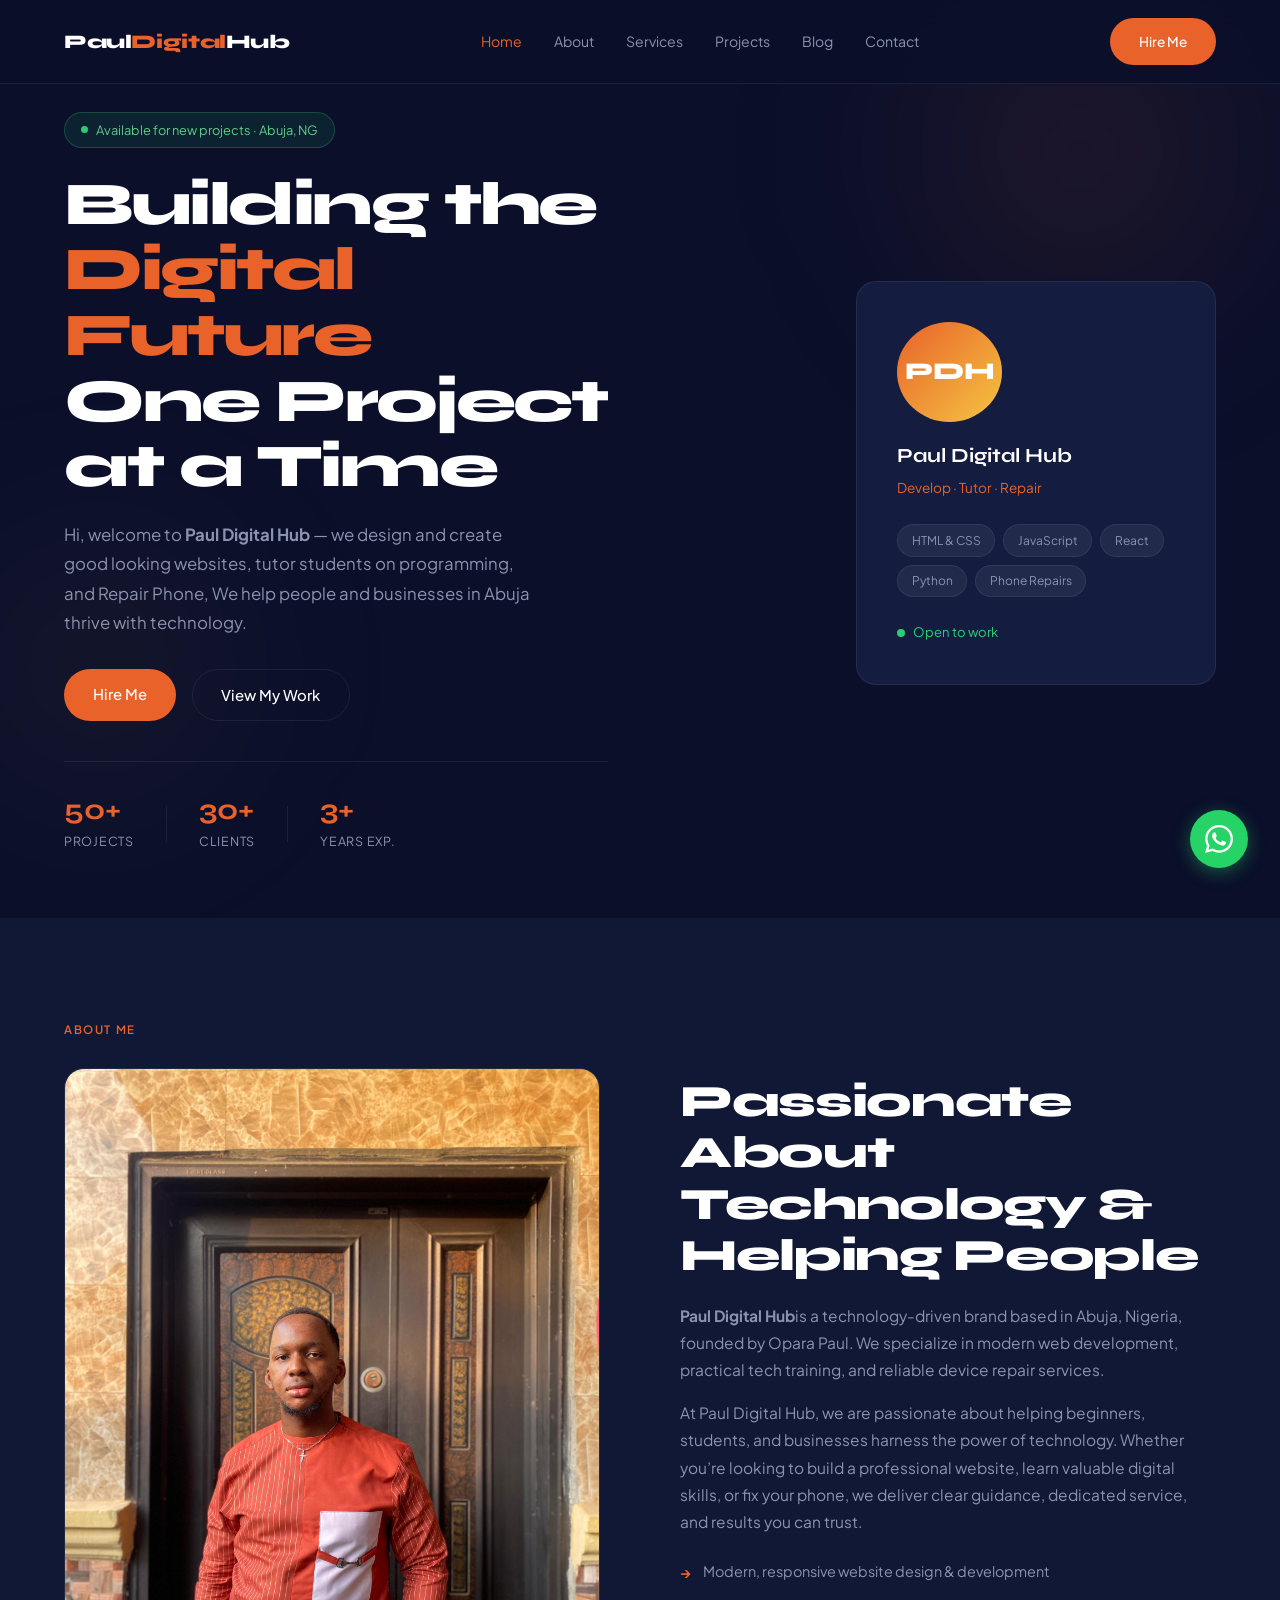
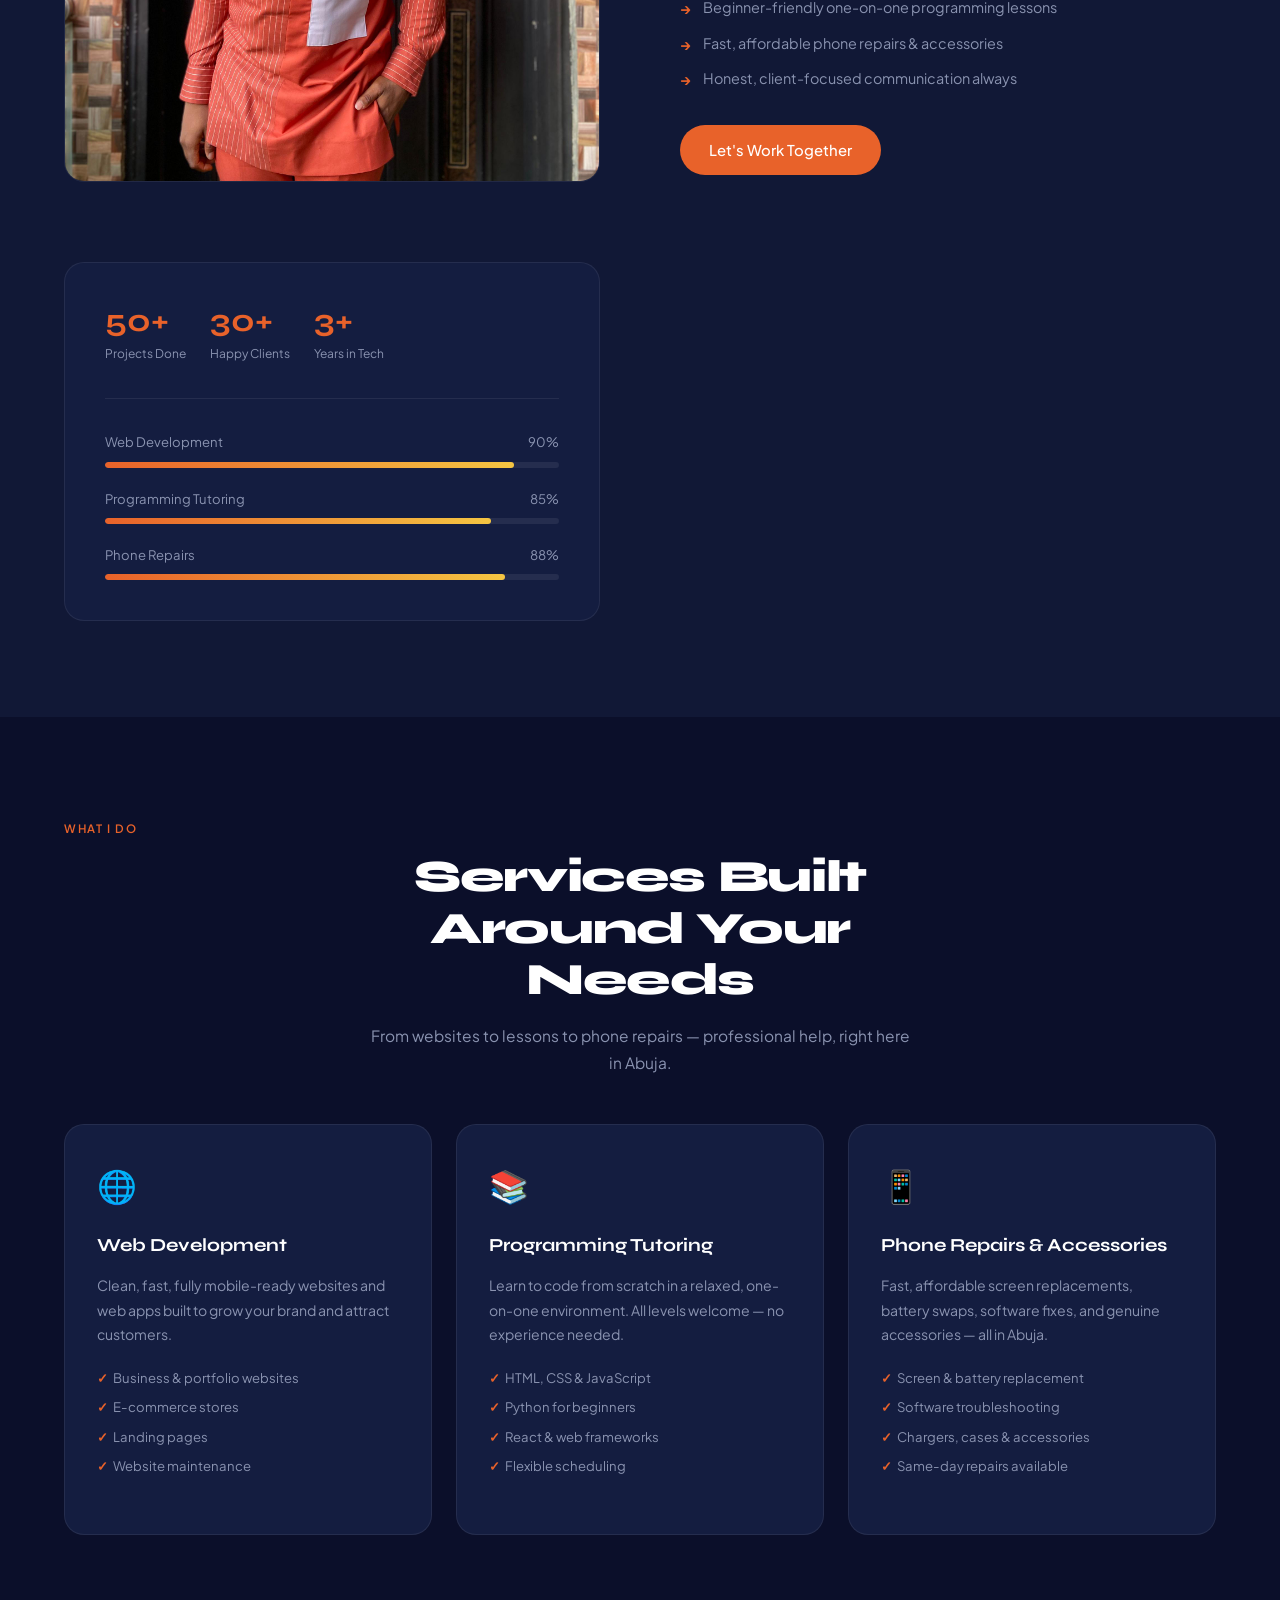
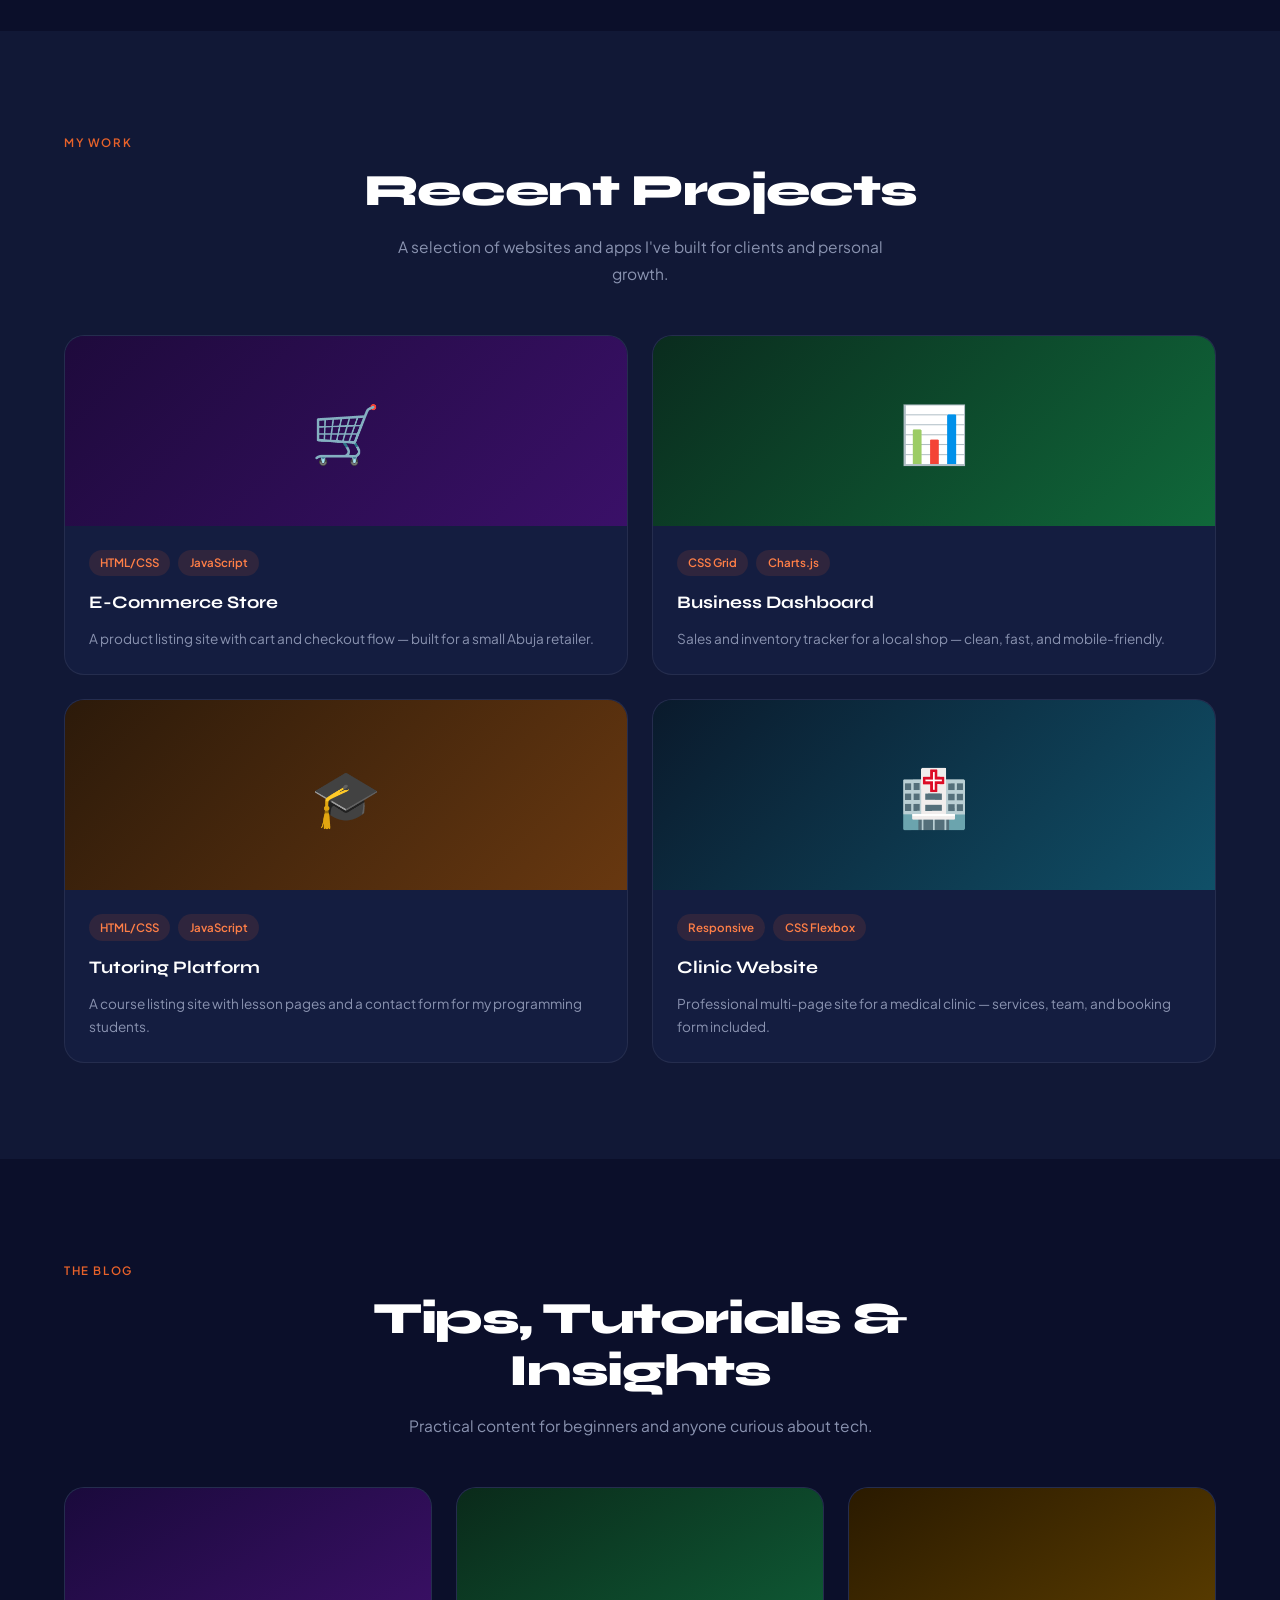
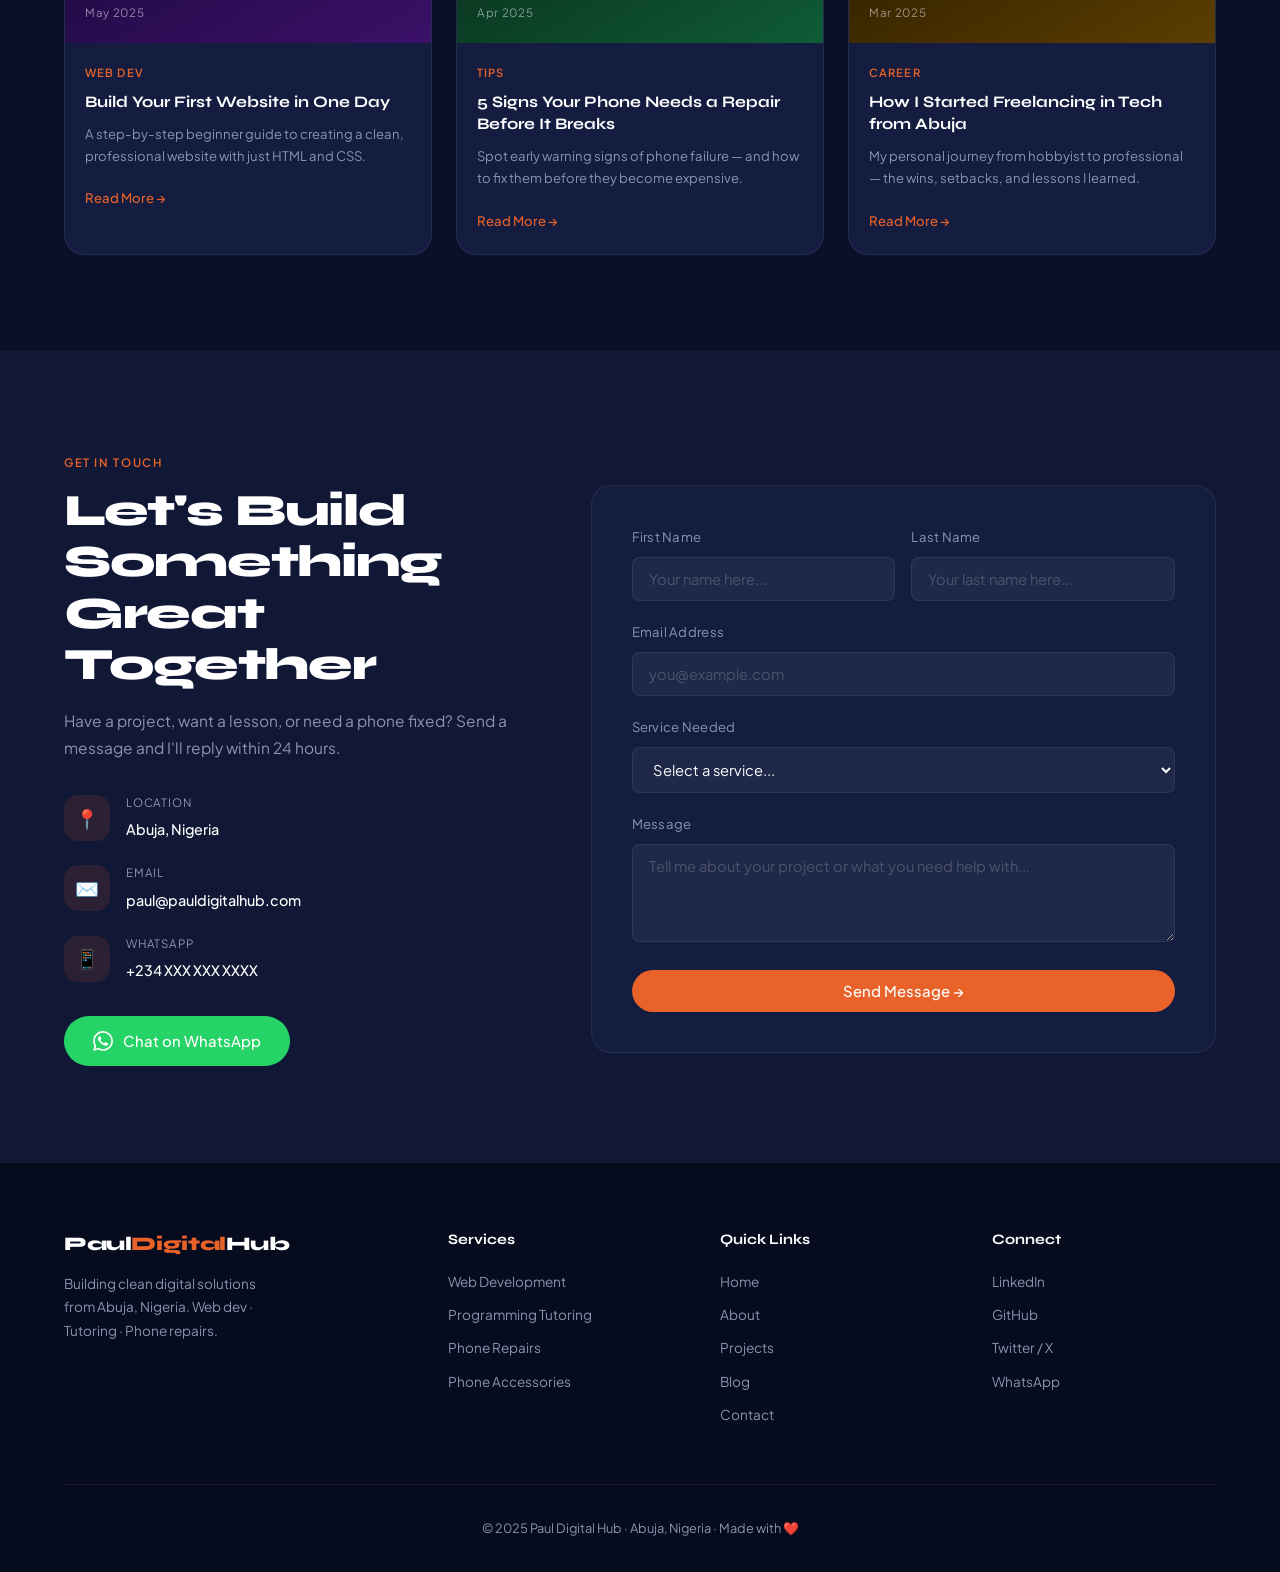
==== commit b12bcb15: "updated about section" ====
--- a/index.html
+++ b/index.html
@@ -70,7 +70,7 @@
         </h1>
 
         <p class="hero-desc">
-          Hi, welcome to <strong>Paul Digital Hub</strong> — we design and create good looking websites, tutor students on programming, and Repair Phone I help people and businesses in Abuja thrive with technology.
+          Hi, welcome to <strong>Paul Digital Hub</strong> — we design and create good looking websites, tutor students on programming, and Repair Phone, We help people and businesses in Abuja thrive with technology.
         </p>
 
         <div class="hero-actions">
@@ -122,38 +122,10 @@
       <div class="section-label">About Me</div>
       <div class="about-grid">
 
-        <!-- Skills card on the left -->
-        <div class="about-card animate-fadeup">
-          <div class="about-metrics">
-            <div class="metric">
-              <strong>50+</strong><span>Projects Done</span>
-            </div>
-            <div class="metric">
-              <strong>30+</strong><span>Happy Clients</span>
-            </div>
-            <div class="metric">
-              <strong>3+</strong><span>Years in Tech</span>
-            </div>
-          </div>
-          <div class="skill-bars">
-            <div class="skill-bar-item">
-              <div class="skill-bar-top"><span>Web Development</span><span>90%</span></div>
-              <div class="bar-track"><div class="bar-fill" data-width="90"></div></div>
-            </div>
-            <div class="skill-bar-item">
-              <div class="skill-bar-top"><span>Programming Tutoring</span><span>85%</span></div>
-              <div class="bar-track"><div class="bar-fill" data-width="85"></div></div>
-            </div>
-            <div class="skill-bar-item">
-              <div class="skill-bar-top"><span>Phone Repairs</span><span>88%</span></div>
-              <div class="bar-track"><div class="bar-fill" data-width="88"></div></div>
-            </div>
-            <!-- <div class="skill-bar-item">
-              <div class="skill-bar-top"><span>UI / UX Design</span><span>75%</span></div>
-              <div class="bar-track"><div class="bar-fill" data-width="75"></div></div>
-            </div> -->
-          </div>
-        </div>
+        <div>
+          <img src="images/paul.jpg" alt="Photo of Paul Digital Hub" class="about-photo animate-fadeup" />
+        </div>
+
 
         <!-- Text on the right -->
         <div class="about-text animate-fadeup animate-delay-1">
@@ -174,6 +146,39 @@
           <a href="#contact" class="btn btn-primary" style="margin-top:2rem;display:inline-block;">Let's Work Together</a>
         </div>
 
+                <!-- Skills card on the left -->
+        <div class="about-card animate-fadeup">
+          <div class="about-metrics">
+            <div class="metric">
+              <strong>50+</strong><span>Projects Done</span>
+            </div>
+            <div class="metric">
+              <strong>30+</strong><span>Happy Clients</span>
+            </div>
+            <div class="metric">
+              <strong>3+</strong><span>Years in Tech</span>
+            </div>
+          </div>
+          <div class="skill-bars">
+            <div class="skill-bar-item">
+              <div class="skill-bar-top"><span>Web Development</span><span>90%</span></div>
+              <div class="bar-track"><div class="bar-fill" data-width="90"></div></div>
+            </div>
+            <div class="skill-bar-item">
+              <div class="skill-bar-top"><span>Programming Tutoring</span><span>85%</span></div>
+              <div class="bar-track"><div class="bar-fill" data-width="85"></div></div>
+            </div>
+            <div class="skill-bar-item">
+              <div class="skill-bar-top"><span>Phone Repairs</span><span>88%</span></div>
+              <div class="bar-track"><div class="bar-fill" data-width="88"></div></div>
+            </div>
+            <!-- <div class="skill-bar-item">
+              <div class="skill-bar-top"><span>UI / UX Design</span><span>75%</span></div>
+              <div class="bar-track"><div class="bar-fill" data-width="75"></div></div>
+            </div> -->
+          </div>
+        </div>
+
       </div>
     </div>
   </section>
--- a/css/style.css
+++ b/css/style.css
@@ -108,6 +108,12 @@
   background-color: var(--navy-soft);
 }
 
+.about-photo {
+  width: 100%;
+  border-radius: var(--radius-lg);
+  object-fit: cover;
+  border: 1px solid var(--border);
+}
 
 /* ============================================================
    3. UTILITY CLASSES
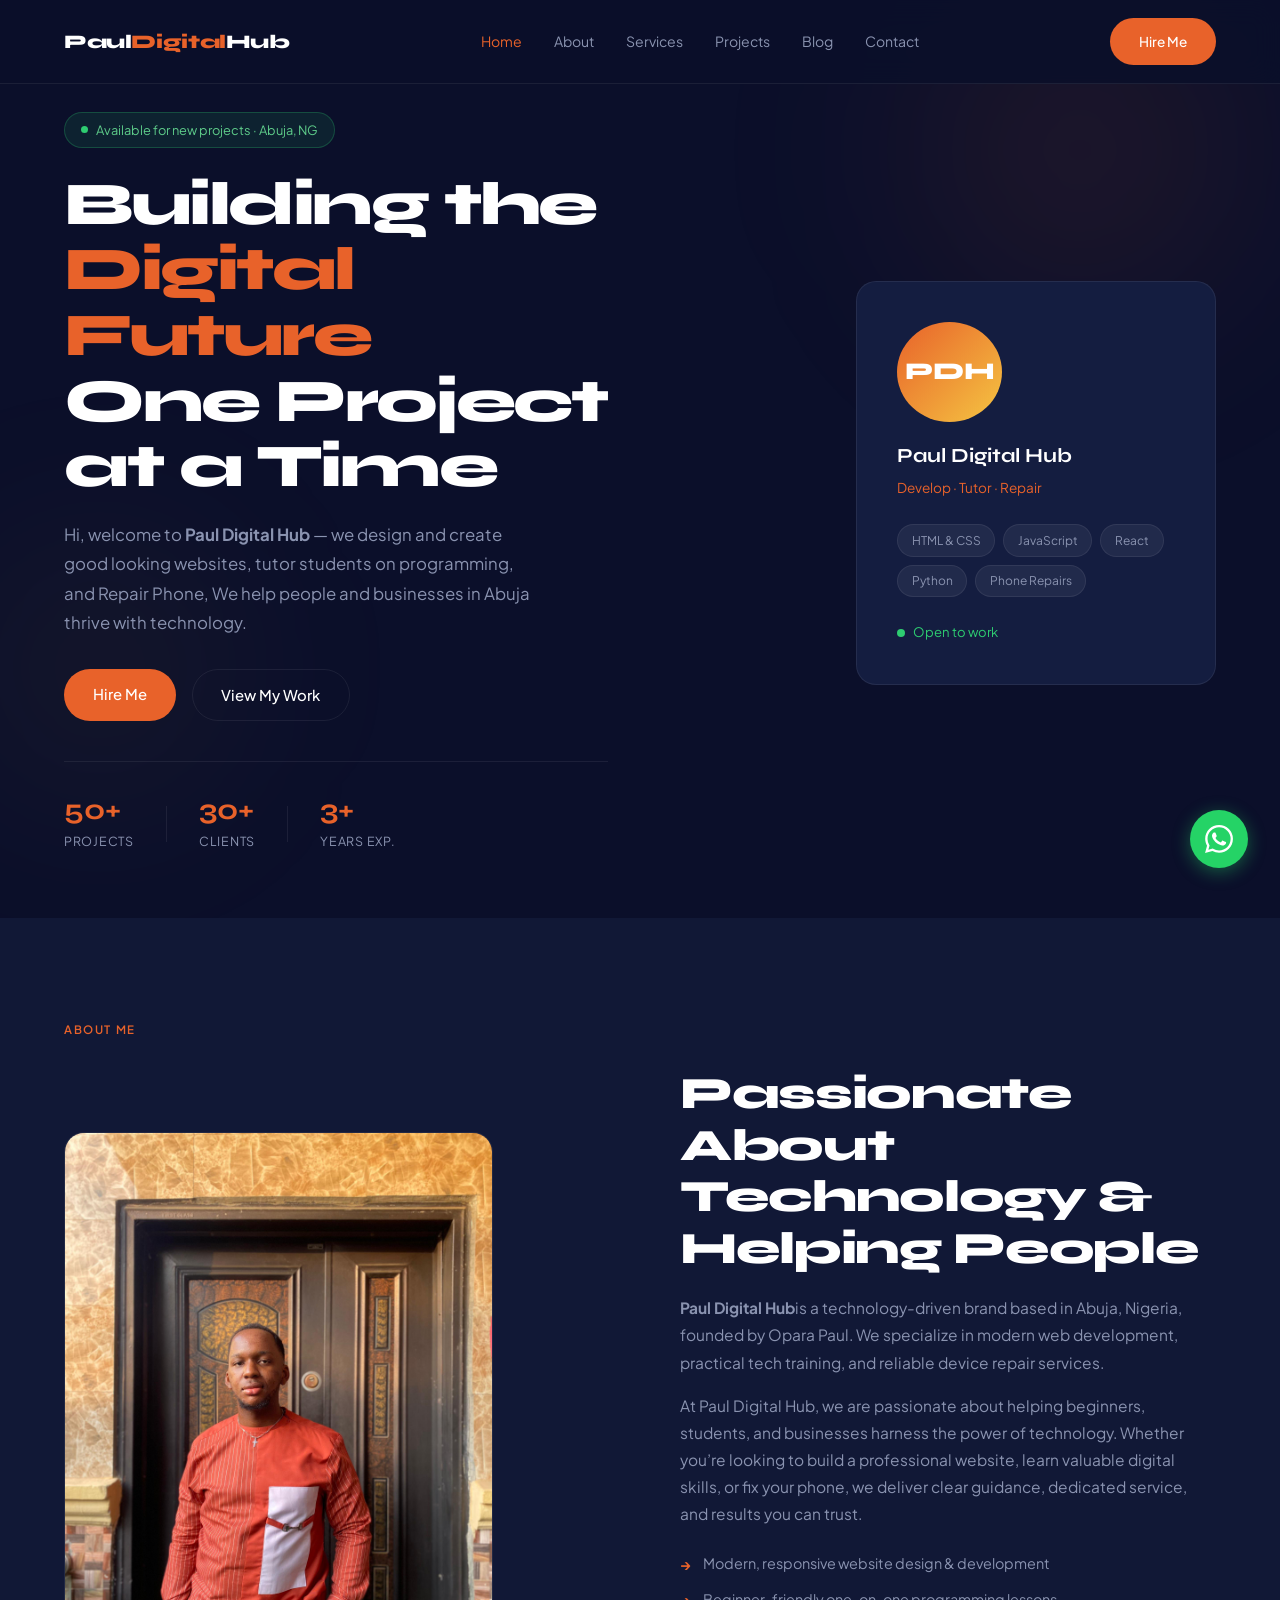
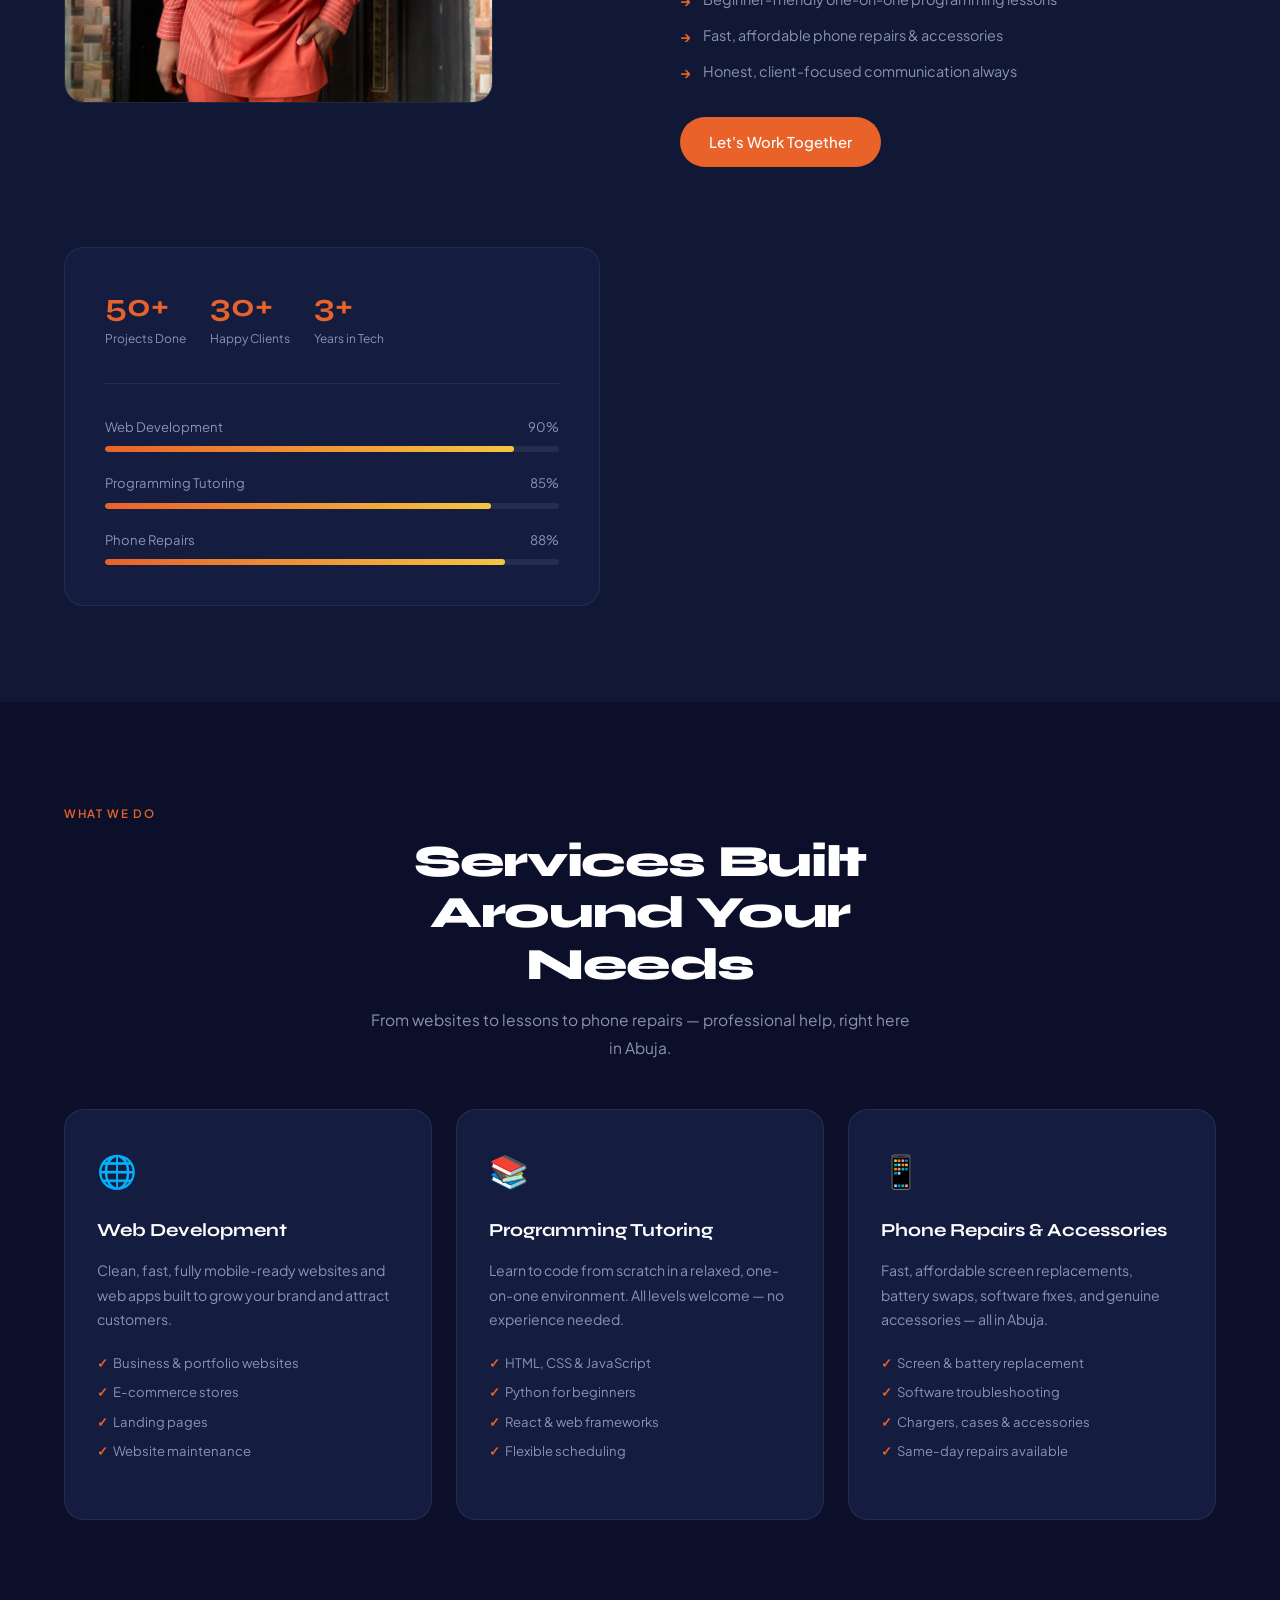
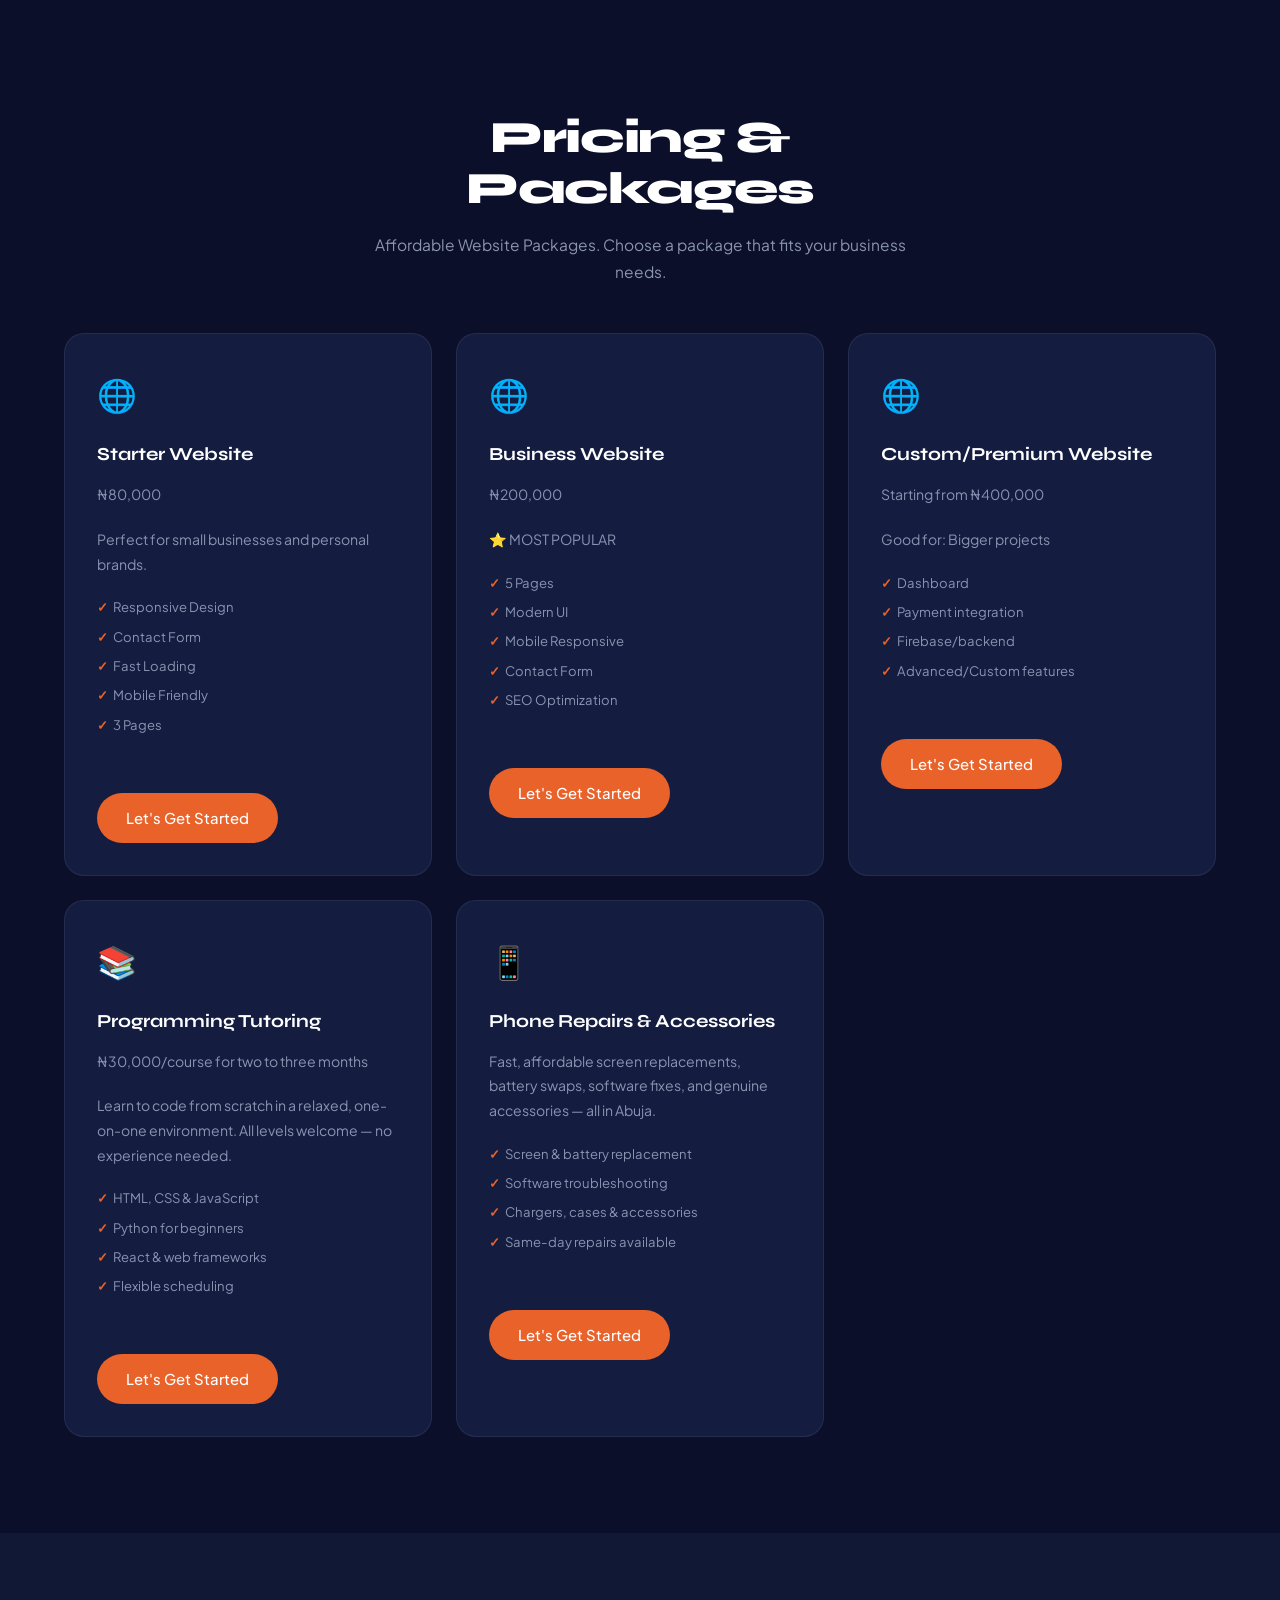
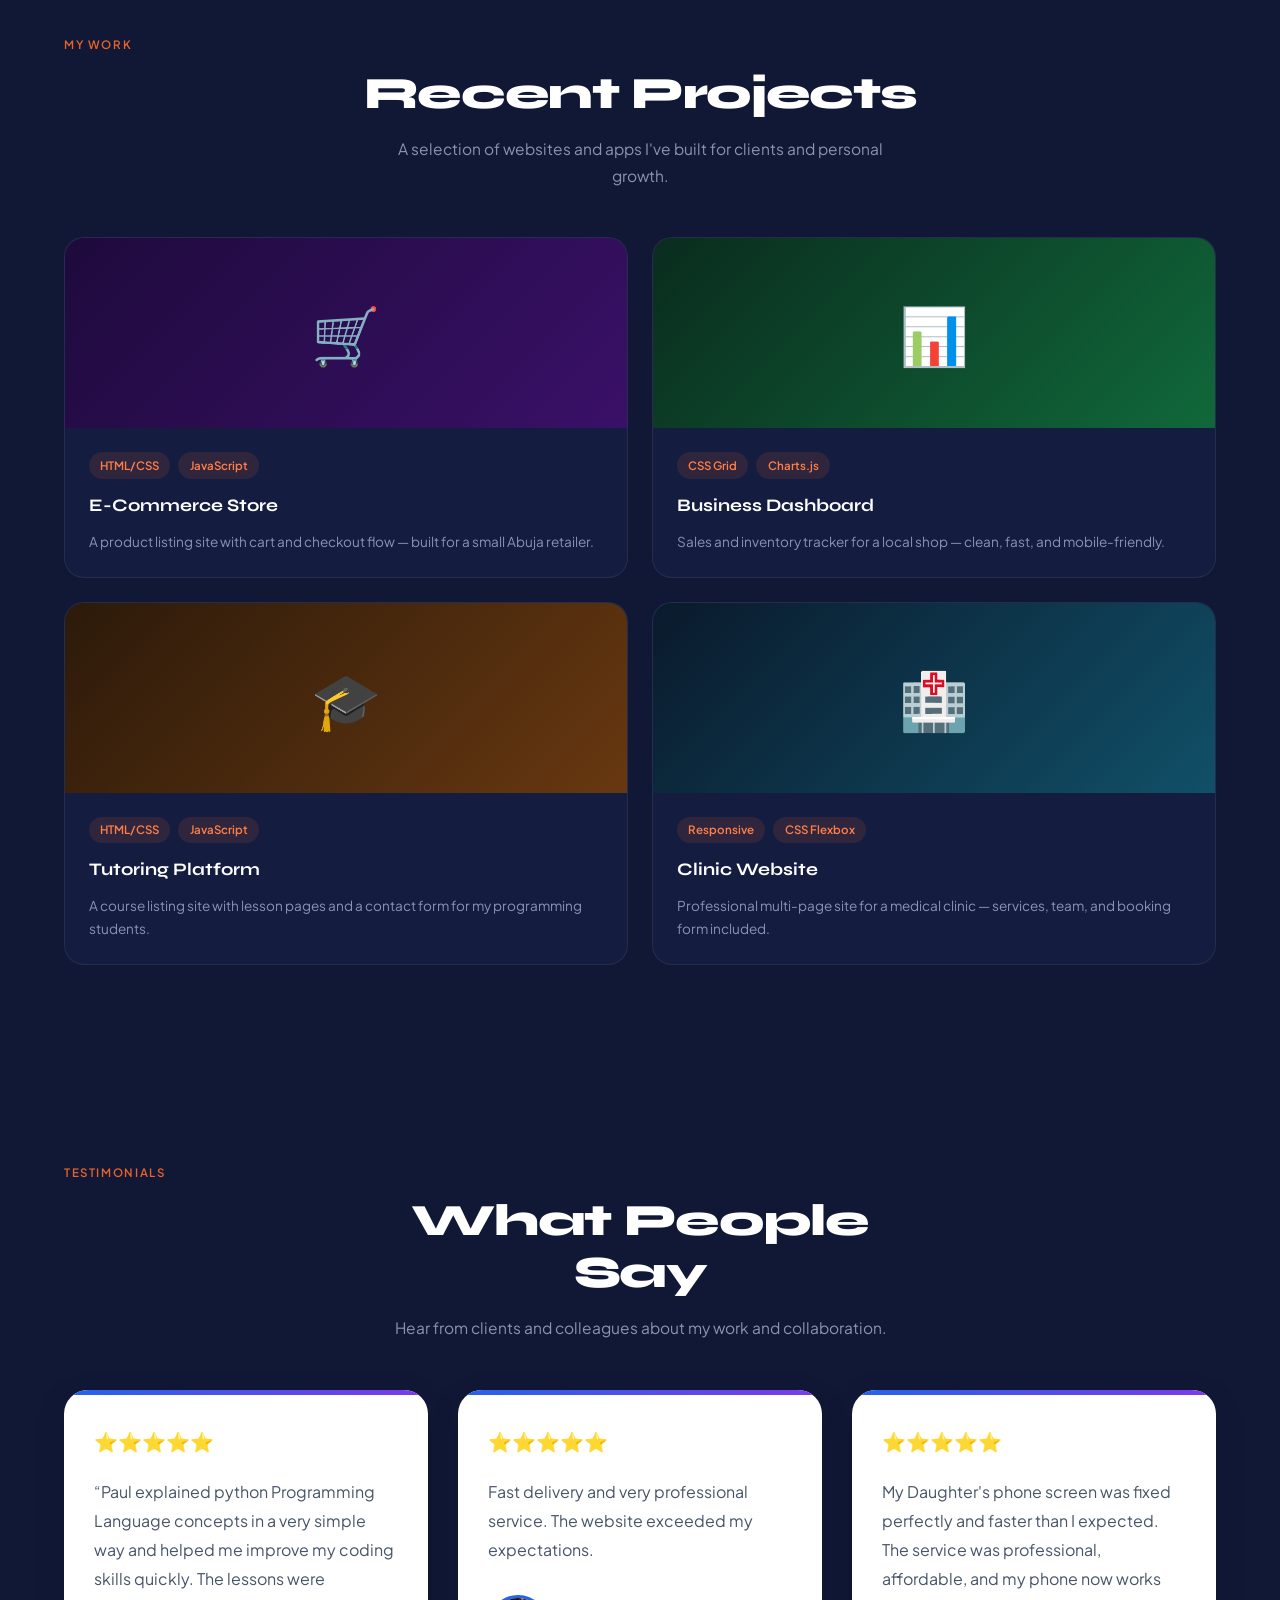
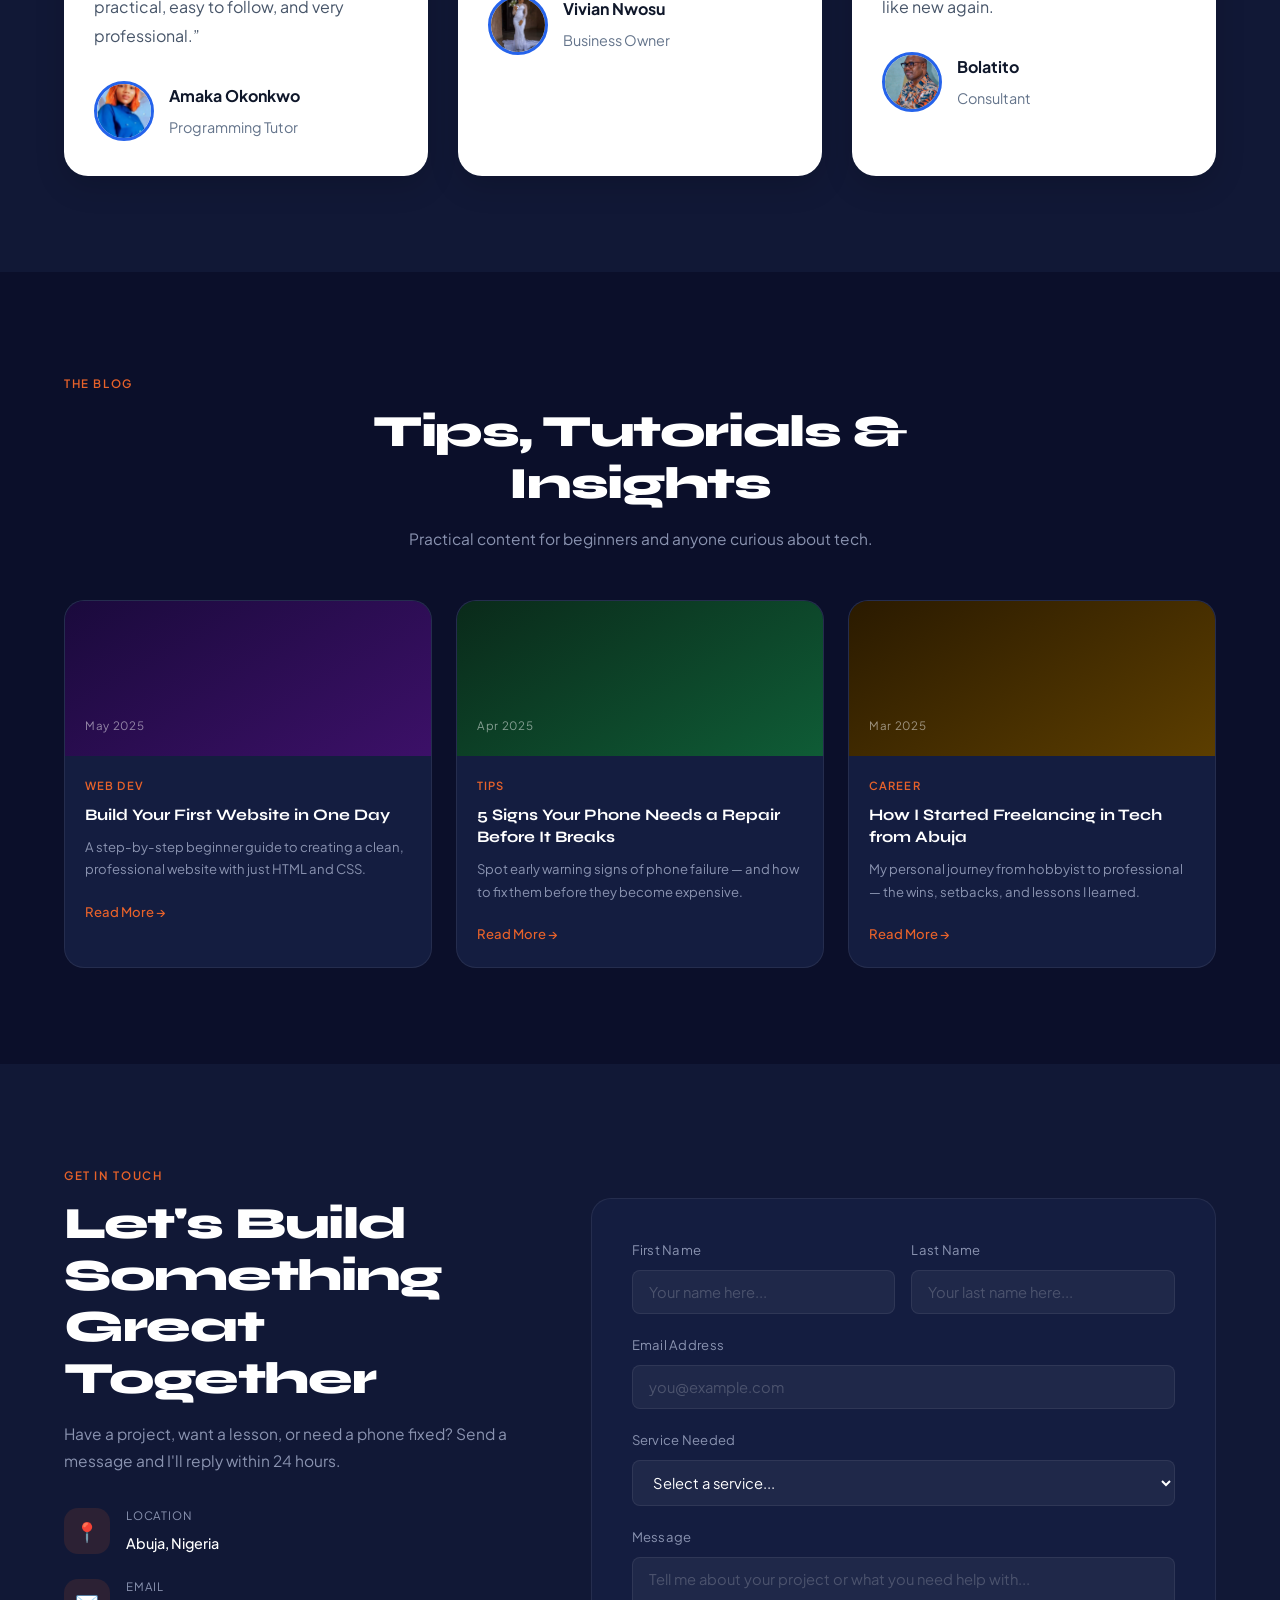
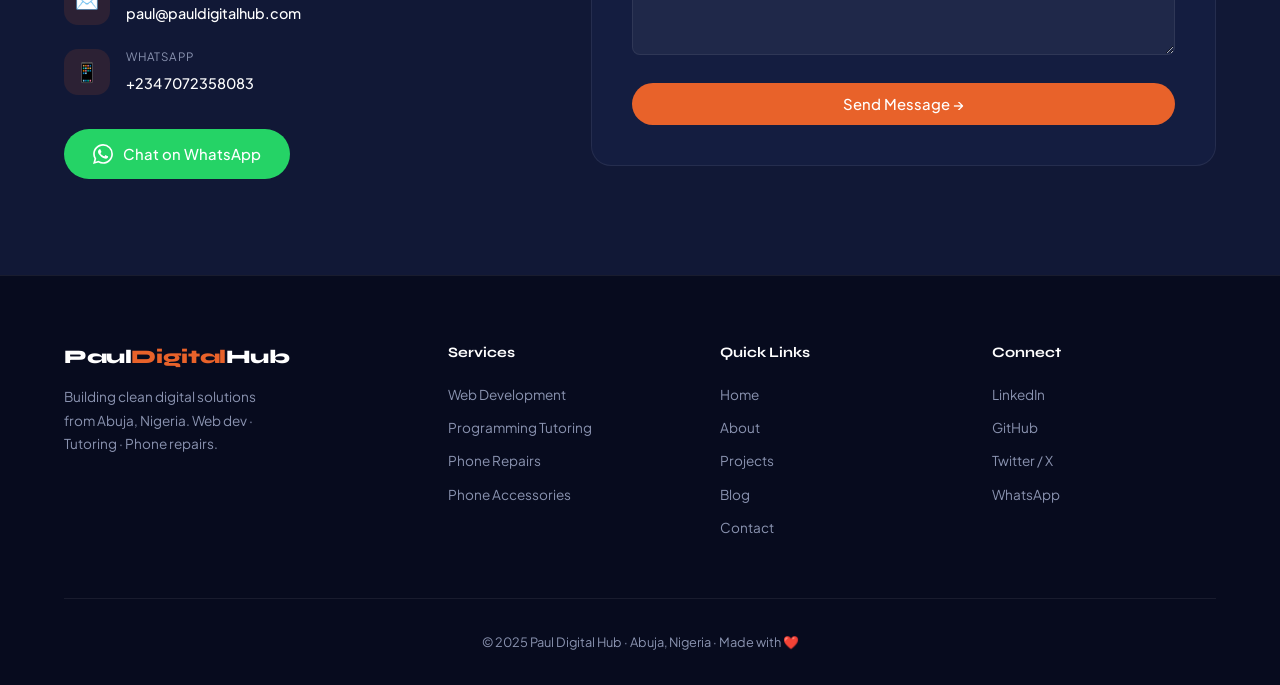
==== commit 046b70f5: "updated main site" ====
--- a/index.html
+++ b/index.html
@@ -187,7 +187,7 @@
   <!-- ===================== SERVICES ===================== -->
   <section id="services" class="section">
     <div class="container">
-      <div class="section-label">What I Do</div>
+      <div class="section-label">What We Do</div>
       <h2 class="section-title text-center">Services Built Around Your Needs</h2>
       <p class="section-sub text-center">From websites to lessons to phone repairs — professional help, right here in Abuja.</p>
 
@@ -236,6 +236,93 @@
     </div>
   </section>
 
+  <!-- ======================PRICING/PACKAGES============== -->
+
+   <section id="services" class="section">
+    <div class="container">
+      <!-- <div class="section-label">What I Do</div> -->
+      <h2 class="section-title text-center">Pricing & Packages</h2>
+      <p class="section-sub text-center">Affordable Website Packages. Choose a package that fits your business needs.</p>
+
+      <div class="services-grid">
+
+        <div class="service-card animate-fadeup">
+          <div class="service-icon">🌐</div>
+          <h3>Starter Website</h3>
+          <p>₦80,000</p>
+          <p>Perfect for small businesses and personal brands.</p>
+          <ul>
+            <li>Responsive Design</li>
+            <li>Contact Form</li>
+            <li>Fast Loading</li>
+            <li>Mobile Friendly</li>
+            <li>3 Pages</li>
+          </ul>
+          <a href="#contact" class="btn btn-primary" style="margin-top:2rem;display:inline-block;">Let's Get Started</a>
+        </div>
+
+        <div class="service-card animate-fadeup">
+          <div class="service-icon">🌐</div>
+          <h3>Business Website</h3>
+          <p> ₦200,000 </p>
+          <p>⭐ MOST POPULAR</p>
+          <ul>
+            <li>5 Pages</li>
+            <li>Modern UI</li>
+            <li>Mobile Responsive</li>
+            <li>Contact Form </li>
+            <li>SEO Optimization</li>
+          </ul>
+          <a href="#contact" class="btn btn-primary" style="margin-top:2rem;display:inline-block;">Let's Get Started</a>
+        </div>
+
+        <div class="service-card animate-fadeup">
+          <div class="service-icon">🌐</div>
+          <h3>Custom/Premium Website</h3>
+          <p> Starting from ₦400,000</p>
+          <p>Good for: Bigger projects</p>
+          <ul>
+            <li>Dashboard</li>
+            <li>Payment integration</li>
+            <li>Firebase/backend</li>
+            <li>Advanced/Custom features </li>
+            <!-- <li>SEO Optimization</li> -->
+          </ul>
+          <a href="#contact" class="btn btn-primary" style="margin-top:2rem;display:inline-block;">Let's Get Started</a>
+        </div>
+
+        <div class="service-card animate-fadeup animate-delay-1">
+          <div class="service-icon">📚</div>
+          <h3>Programming Tutoring</h3>
+          <p>₦30,000/course for two to three months</p>
+          <p>Learn to code from scratch in a relaxed, one-on-one environment. All levels welcome — no experience needed.</p>
+          <ul>
+            <li>HTML, CSS &amp; JavaScript</li>
+            <li>Python for beginners</li>
+            <li>React &amp; web frameworks</li>
+            <li>Flexible scheduling</li>
+          </ul>
+          <a href="#contact" class="btn btn-primary" style="margin-top:2rem;display:inline-block;">Let's Get Started</a>
+          <!-- <a href="#contact" class="service-cta">Book a Lesson →</a> -->
+        </div>
+
+        <div class="service-card animate-fadeup animate-delay-2">
+          <div class="service-icon">📱</div>
+          <h3>Phone Repairs &amp; Accessories</h3>
+          <p>Fast, affordable screen replacements, battery swaps, software fixes, and genuine accessories — all in Abuja.</p>
+          <ul>
+            <li>Screen &amp; battery replacement</li>
+            <li>Software troubleshooting</li>
+            <li>Chargers, cases &amp; accessories</li>
+            <li>Same-day repairs available</li>
+          </ul>
+          <a href="#contact" class="btn btn-primary" style="margin-top:2rem;display:inline-block;">Let's Get Started</a>
+          <!-- <a href="#contact" class="service-cta">Book a Repair →</a> -->
+        </div>
+
+      </div>
+    </div>
+  </section>
 
   <!-- ===================== PROJECTS ===================== -->
   <section id="projects" class="section section-alt">
@@ -298,6 +385,68 @@
     </div>
   </section>
 
+  <!-- ===================TESTIMONIALS==================== -->
+
+  <section id="testimonials" class="section section-alt">
+    <div class="container">
+      <div class="section-label">Testimonials</div>
+      <h2 class="section-title text-center">What People Say</h2>
+      <p class="section-sub text-center">Hear from clients and colleagues about my work and collaboration.</p>
+
+      <div class="testimonial-grid">
+
+    <div class="testimonial-card">
+      <div class="stars">⭐⭐⭐⭐⭐</div>
+
+      <p class="testimonial-text">
+        “Paul explained python Programming Language concepts in a very simple way and helped me improve my coding skills quickly. The lessons were practical, easy to follow, and very professional.”
+      </p>
+
+      <div class="client-info">
+        <img src="images/Amaka.png" />
+        <div>
+          <h4 class="client-info">Amaka Okonkwo</h4>
+          <span class="client-info">Programming Tutor</span>
+        </div>
+      </div>
+    </div>
+
+    <div class="testimonial-card">
+      <div class="stars">⭐⭐⭐⭐⭐</div>
+
+      <p class="testimonial-text">
+        Fast delivery and very professional service. The website exceeded my expectations.
+      </p>
+
+      <div class="client-info">
+        <img src="images/Vivian.png" />
+        <div>
+          <h4 class="client-info">Vivian Nwosu</h4>
+          <span class="client-info">Business Owner</span>
+        </div>
+      </div>
+    </div>
+
+    <div class="testimonial-card">
+      <div class="stars">⭐⭐⭐⭐⭐</div>
+
+      <p class="testimonial-text">
+        My Daughter's phone screen was fixed perfectly and faster than I expected. The service was professional, affordable, and my phone now works like new again.
+      </p>
+
+      <div class="client-info">
+        <img src="images/Bolatito.jpeg" />
+        <div>
+          <h4 class="client-info">Bolatito </h4>
+          <span class="client-info">Consultant</span>
+        </div>
+      </div>
+    </div>
+
+  </div>
+
+    </div>
+  </section>
 
   <!-- ===================== BLOG ===================== -->
   <section id="blog" class="section">
@@ -381,7 +530,7 @@
               <div>
                 <small>WhatsApp</small>
                 <!-- IMPORTANT: Replace 234XXXXXXXXXX with your real number below -->
-                <strong><a href="https://wa.me/2347072358083" target="_blank" rel="noopener">+234 XXX XXX XXXX</a></strong>
+                <strong><a href="https://wa.me/2347072358083" target="_blank" rel="noopener">+234 7072358083</a></strong>
               </div>
             </div>
           </div>
--- a/css/style.css
+++ b/css/style.css
@@ -29,21 +29,32 @@
    ============================================================ */
 :root {
   /* Colors */
-  --navy:        #0b0f2a;       /* Main background */
-  --navy-soft:   #111836;       /* Alternate section background */
-  --card-bg:     #141d40;       /* Card backgrounds */
-  --accent:      #e8622a;       /* Orange — your brand highlight color */
-  --accent-light:#ff7f47;       /* Lighter orange for hover states */
-  --gold:        #f5c542;       /* Gold used in gradients */
-  --white:       #ffffff;
-  --off-white:   #f5f3ef;
-  --muted:       #8a93b0;       /* Gray text for subtitles/hints */
-  --border:      rgba(255,255,255,0.07);  /* Subtle card borders */
-  --green:       #2ecc71;       /* Success / availability color */
+  --navy: #0b0f2a;
+  /* Main background */
+  --navy-soft: #111836;
+  /* Alternate section background */
+  --card-bg: #141d40;
+  /* Card backgrounds */
+  --accent: #e8622a;
+  /* Orange — your brand highlight color */
+  --accent-light: #ff7f47;
+  /* Lighter orange for hover states */
+  --gold: #f5c542;
+  /* Gold used in gradients */
+  --white: #ffffff;
+  --off-white: #f5f3ef;
+  --muted: #8a93b0;
+  /* Gray text for subtitles/hints */
+  --border: rgba(255, 255, 255, 0.07);
+  /* Subtle card borders */
+  --green: #2ecc71;
+  /* Success / availability color */
 
   /* Typography */
-  --font-head: 'Syne', sans-serif;            /* Bold display font for headings */
-  --font-body: 'Plus Jakarta Sans', sans-serif; /* Readable body font */
+  --font-head: 'Syne', sans-serif;
+  /* Bold display font for headings */
+  --font-body: 'Plus Jakarta Sans', sans-serif;
+  /* Readable body font */
 
   /* Spacing — consistent padding scale */
   --gap-xs: 0.5rem;
@@ -73,8 +84,10 @@
 }
 
 html {
-  scroll-behavior: smooth;       /* Smooth scrolling when clicking nav links */
-  scroll-padding-top: 80px;      /* Offset for fixed navbar */
+  scroll-behavior: smooth;
+  /* Smooth scrolling when clicking nav links */
+  scroll-padding-top: 80px;
+  /* Offset for fixed navbar */
 }
 
 body {
@@ -83,13 +96,24 @@
   font-family: var(--font-body);
   font-size: 16px;
   line-height: 1.75;
-  overflow-x: hidden;            /* Prevents horizontal scrollbars */
+  overflow-x: hidden;
+  /* Prevents horizontal scrollbars */
   -webkit-font-smoothing: antialiased;
 }
 
-img { max-width: 100%; display: block; }
-a  { text-decoration: none; color: inherit; }
-ul { list-style: none; }
+img {
+  max-width: 100%;
+  display: block;
+}
+
+a {
+  text-decoration: none;
+  color: inherit;
+}
+
+ul {
+  list-style: none;
+}
 
 /* Container: centers content and sets max width */
 .container {
@@ -109,7 +133,7 @@
 }
 
 .about-photo {
-  width: 100%;
+  width: 80%;
   border-radius: var(--radius-lg);
   object-fit: cover;
   border: 1px solid var(--border);
@@ -118,7 +142,9 @@
 /* ============================================================
    3. UTILITY CLASSES
    ============================================================ */
-.text-center { text-align: center; }
+.text-center {
+  text-align: center;
+}
 
 /* Section label — small orange tag above headings */
 .section-label {
@@ -141,7 +167,11 @@
   margin-bottom: 1rem;
 }
 
-.section-title.text-center { max-width: 560px; margin-left: auto; margin-right: auto; }
+.section-title.text-center {
+  max-width: 560px;
+  margin-left: auto;
+  margin-right: auto;
+}
 
 /* Section subtitle paragraph */
 .section-sub {
@@ -151,7 +181,10 @@
   font-size: 0.97rem;
 }
 
-.section-sub.text-center { margin-left: auto; margin-right: auto; }
+.section-sub.text-center {
+  margin-left: auto;
+  margin-right: auto;
+}
 
 
 /* ============================================================
@@ -176,6 +209,7 @@
   background-color: var(--accent);
   color: var(--white);
 }
+
 .btn-primary:hover {
   background-color: var(--accent-light);
   transform: translateY(-2px);
@@ -188,9 +222,10 @@
   color: var(--white);
   border: 1px solid var(--border);
 }
+
 .btn-outline:hover {
-  border-color: rgba(255,255,255,0.3);
-  background: rgba(255,255,255,0.05);
+  border-color: rgba(255, 255, 255, 0.3);
+  background: rgba(255, 255, 255, 0.05);
 }
 
 /* Full-width button (used inside forms) */
@@ -211,6 +246,7 @@
   gap: 10px;
   transition: var(--transition);
 }
+
 .btn-whatsapp:hover {
   background-color: #1fba58;
   transform: translateY(-2px);
@@ -222,12 +258,16 @@
    5. NAVBAR
    ============================================================ */
 .navbar {
-  position: fixed;             /* Stays at the top while scrolling */
-  top: 0; left: 0; right: 0;
+  position: fixed;
+  /* Stays at the top while scrolling */
+  top: 0;
+  left: 0;
+  right: 0;
   z-index: 1000;
   padding: 1.1rem 0;
   background: rgba(11, 15, 42, 0.88);
-  backdrop-filter: blur(14px);          /* Frosted glass effect */
+  backdrop-filter: blur(14px);
+  /* Frosted glass effect */
   -webkit-backdrop-filter: blur(14px);
   border-bottom: 1px solid var(--border);
   transition: padding 0.3s ease;
@@ -254,8 +294,10 @@
   letter-spacing: -0.02em;
   white-space: nowrap;
 }
+
 .logo span {
-  color: var(--accent);    /* "Digital" in orange */
+  color: var(--accent);
+  /* "Digital" in orange */
 }
 
 /* Desktop navigation links */
@@ -277,14 +319,22 @@
 .nav-link::after {
   content: '';
   position: absolute;
-  bottom: -4px; left: 0;
-  width: 0; height: 2px;
+  bottom: -4px;
+  left: 0;
+  width: 0;
+  height: 2px;
   background: var(--accent);
   border-radius: 2px;
   transition: width 0.25s ease;
 }
-.nav-link:hover { color: var(--white); }
-.nav-link:hover::after { width: 100%; }
+
+.nav-link:hover {
+  color: var(--white);
+}
+
+.nav-link:hover::after {
+  width: 100%;
+}
 
 /* "Hire Me" CTA in navbar — hides on mobile */
 .nav-cta {
@@ -302,6 +352,7 @@
   cursor: pointer;
   padding: 4px;
 }
+
 .hamburger span {
   display: block;
   width: 24px;
@@ -316,11 +367,14 @@
    6. MOBILE MENU
    ============================================================ */
 .mobile-menu {
-  display: none;                         /* Hidden by default */
+  display: none;
+  /* Hidden by default */
   flex-direction: column;
   gap: 0.1rem;
   position: fixed;
-  top: 65px; left: 0; right: 0;
+  top: 65px;
+  left: 0;
+  right: 0;
   background: var(--navy);
   padding: 1.5rem 5%;
   border-bottom: 1px solid var(--border);
@@ -343,7 +397,10 @@
   border-bottom: 1px solid var(--border);
   transition: color 0.2s;
 }
-.mobile-menu a:hover { color: var(--white); }
+
+.mobile-menu a:hover {
+  color: var(--white);
+}
 
 
 /* ============================================================
@@ -367,15 +424,21 @@
   z-index: 0;
   pointer-events: none;
 }
+
 .blob-1 {
-  width: 500px; height: 500px;
-  top: -100px; right: -50px;
-  background: radial-gradient(circle, rgba(232,98,42,0.12) 0%, transparent 70%);
-}
+  width: 500px;
+  height: 500px;
+  top: -100px;
+  right: -50px;
+  background: radial-gradient(circle, rgba(232, 98, 42, 0.12) 0%, transparent 70%);
+}
+
 .blob-2 {
-  width: 400px; height: 400px;
-  bottom: 50px; left: -100px;
-  background: radial-gradient(circle, rgba(245,197,66,0.07) 0%, transparent 70%);
+  width: 400px;
+  height: 400px;
+  bottom: 50px;
+  left: -100px;
+  background: radial-gradient(circle, rgba(245, 197, 66, 0.07) 0%, transparent 70%);
 }
 
 /* Two-column layout */
@@ -404,7 +467,8 @@
 
 /* Pulsing green dot */
 .badge-dot {
-  width: 7px; height: 7px;
+  width: 7px;
+  height: 7px;
   border-radius: 50%;
   background: var(--green);
   animation: pulse 2s infinite;
@@ -418,9 +482,11 @@
   letter-spacing: -0.04em;
   margin-bottom: 1.25rem;
 }
+
 .hero-title em {
   font-style: normal;
-  color: var(--accent);          /* "Digital Future" in orange */
+  color: var(--accent);
+  /* "Digital Future" in orange */
 }
 
 .hero-desc {
@@ -445,6 +511,7 @@
   padding-top: 2rem;
   border-top: 1px solid var(--border);
 }
+
 .stat strong {
   display: block;
   font-family: var(--font-head);
@@ -453,12 +520,14 @@
   color: var(--accent);
   line-height: 1.1;
 }
+
 .stat span {
   font-size: 0.78rem;
   color: var(--muted);
   text-transform: uppercase;
   letter-spacing: 0.06em;
 }
+
 .stat-divider {
   width: 1px;
   height: 36px;
@@ -478,7 +547,8 @@
 
 /* Avatar circle with initials */
 .profile-avatar {
-  width: 105px; height: 100px;
+  width: 105px;
+  height: 100px;
   border-radius: 50%;
   background: linear-gradient(135deg, var(--accent), var(--gold));
   display: flex;
@@ -496,6 +566,7 @@
   font-weight: 700;
   margin-bottom: 0.2rem;
 }
+
 .profile-role {
   color: var(--accent);
   font-size: 0.85rem;
@@ -508,8 +579,9 @@
   gap: 0.5rem;
   margin-bottom: 1.5rem;
 }
+
 .chip {
-  background: rgba(255,255,255,0.06);
+  background: rgba(255, 255, 255, 0.06);
   border: 1px solid var(--border);
   border-radius: var(--radius-full);
   padding: 0.3rem 0.85rem;
@@ -524,8 +596,10 @@
   font-size: 0.82rem;
   color: var(--green);
 }
+
 .status-dot {
-  width: 8px; height: 8px;
+  width: 8px;
+  height: 8px;
   border-radius: 50%;
   background: var(--green);
   animation: pulse 2s infinite;
@@ -567,13 +641,18 @@
   color: var(--accent);
   line-height: 1.1;
 }
+
 .metric span {
   font-size: 0.75rem;
   color: var(--muted);
 }
 
 /* Skill bars */
-.skill-bars { display: flex; flex-direction: column; gap: 1.25rem; }
+.skill-bars {
+  display: flex;
+  flex-direction: column;
+  gap: 1.25rem;
+}
 
 .skill-bar-top {
   display: flex;
@@ -585,7 +664,7 @@
 
 .bar-track {
   height: 6px;
-  background: rgba(255,255,255,0.07);
+  background: rgba(255, 255, 255, 0.07);
   border-radius: 100px;
   overflow: hidden;
 }
@@ -593,14 +672,17 @@
 /* bar-fill starts at 0 — JS animates it to data-width */
 .bar-fill {
   height: 100%;
-  width: 0%;                   /* Starts empty */
+  width: 0%;
+  /* Starts empty */
   border-radius: 100px;
   background: linear-gradient(90deg, var(--accent), var(--gold));
   transition: width 1.2s ease;
 }
 
 /* About text column */
-.about-text h2 { margin-bottom: 1.25rem; }
+.about-text h2 {
+  margin-bottom: 1.25rem;
+}
 
 .about-text p {
   color: var(--muted);
@@ -614,6 +696,7 @@
   flex-direction: column;
   gap: 0.6rem;
 }
+
 .about-list li {
   display: flex;
   align-items: flex-start;
@@ -621,6 +704,7 @@
   color: var(--muted);
   font-size: 0.9rem;
 }
+
 .about-list li::before {
   content: '→';
   color: var(--accent);
@@ -652,14 +736,22 @@
 /* Subtle orange glow on hover */
 .service-card::before {
   content: '';
-  position: absolute; inset: 0;
+  position: absolute;
+  inset: 0;
   border-radius: var(--radius-lg);
-  background: linear-gradient(135deg, rgba(232,98,42,0.07), transparent);
+  background: linear-gradient(135deg, rgba(232, 98, 42, 0.07), transparent);
   opacity: 0;
   transition: opacity 0.3s;
 }
-.service-card:hover { border-color: rgba(232,98,42,0.3); transform: translateY(-4px); }
-.service-card:hover::before { opacity: 1; }
+
+.service-card:hover {
+  border-color: rgba(232, 98, 42, 0.3);
+  transform: translateY(-4px);
+}
+
+.service-card:hover::before {
+  opacity: 1;
+}
 
 .service-icon {
   font-size: 2rem;
@@ -688,12 +780,14 @@
   flex-direction: column;
   gap: 0.4rem;
 }
+
 .service-card ul li {
   font-size: 0.82rem;
   color: var(--muted);
   padding-left: 1rem;
   position: relative;
 }
+
 .service-card ul li::before {
   content: '✓';
   position: absolute;
@@ -712,7 +806,10 @@
   transition: gap 0.2s;
   cursor: pointer;
 }
-.service-cta:hover { gap: 10px; }
+
+.service-cta:hover {
+  gap: 10px;
+}
 
 
 /* ============================================================
@@ -731,7 +828,11 @@
   overflow: hidden;
   transition: var(--transition);
 }
-.project-card:hover { border-color: rgba(232,98,42,0.3); transform: translateY(-4px); }
+
+.project-card:hover {
+  border-color: rgba(232, 98, 42, 0.3);
+  transform: translateY(-4px);
+}
 
 /* Colorful thumbnail area for each project */
 .project-thumb {
@@ -741,12 +842,26 @@
   justify-content: center;
   font-size: 3.5rem;
 }
-.p1 { background: linear-gradient(135deg, #1e0a3c, #3a1068); }
-.p2 { background: linear-gradient(135deg, #0a2c1e, #10683a); }
-.p3 { background: linear-gradient(135deg, #2c1a0a, #683810); }
-.p4 { background: linear-gradient(135deg, #0a1a2c, #105068); }
-
-.project-body { padding: 1.5rem; }
+
+.p1 {
+  background: linear-gradient(135deg, #1e0a3c, #3a1068);
+}
+
+.p2 {
+  background: linear-gradient(135deg, #0a2c1e, #10683a);
+}
+
+.p3 {
+  background: linear-gradient(135deg, #2c1a0a, #683810);
+}
+
+.p4 {
+  background: linear-gradient(135deg, #0a1a2c, #105068);
+}
+
+.project-body {
+  padding: 1.5rem;
+}
 
 .project-tags {
   display: flex;
@@ -754,8 +869,9 @@
   flex-wrap: wrap;
   margin-bottom: 0.75rem;
 }
+
 .tag {
-  background: rgba(232,98,42,0.12);
+  background: rgba(232, 98, 42, 0.12);
   color: var(--accent-light);
   padding: 0.2rem 0.7rem;
   border-radius: var(--radius-full);
@@ -769,12 +885,120 @@
   font-weight: 700;
   margin-bottom: 0.5rem;
 }
+
 .project-body p {
   color: var(--muted);
   font-size: 0.85rem;
   line-height: 1.7;
 }
 
+/* =========================
+   TESTIMONIAL GRID
+========================= */
+
+.testimonial-grid {
+  display: grid;
+  grid-template-columns: repeat(auto-fit, minmax(320px, 1fr));
+  gap: 30px;
+}
+
+/* =========================
+   TESTIMONIAL CARD
+========================= */
+
+.testimonial-card {
+  background: white;
+  color: #1e293b;
+  padding: 35px 30px;
+  border-radius: 24px;
+  text-align: left;
+  box-shadow: 0 10px 30px rgba(0, 0, 0, 0.15);
+  transition: all 0.3s ease;
+  position: relative;
+  overflow: hidden;
+}
+
+/* Hover Effect */
+.testimonial-card:hover {
+  transform: translateY(-10px);
+  box-shadow: 0 20px 40px rgba(0, 0, 0, 0.25);
+}
+
+/* Optional Top Gradient Line */
+.testimonial-card::before {
+  content: "";
+  position: absolute;
+  top: 0;
+  left: 0;
+  width: 100%;
+  height: 5px;
+  background: linear-gradient(to right, #2563eb, #7c3aed);
+}
+
+/* =========================
+   STARS
+========================= */
+
+.stars {
+  font-size: 1.2rem;
+  margin-bottom: 20px;
+  color: #facc15;
+}
+
+/* =========================
+   TESTIMONIAL TEXT
+========================= */
+
+.testimonial-text {
+  font-size: 1rem;
+  line-height: 1.8;
+  margin-bottom: 30px;
+  color: #475569;
+}
+
+/* =========================   CLIENT INFO========================= */
+.client-info {
+  display: flex;
+  align-items: center;
+  gap: 15px;
+}
+
+/* Client Image */
+.client-info img {
+  width: 60px;
+  height: 60px;
+  border-radius: 50%;
+  object-fit: cover;
+  border: 3px solid #2563eb;
+}
+
+/* Name */
+.client-info h4 {
+  font-size: 1rem;
+  margin-bottom: 5px;
+  color: #0f172a;
+}
+
+/* Role */
+.client-info span {
+  font-size: 0.9rem;
+  color: #64748b;
+}
+
+/* =========================   RESPONSIVE========================= */
+@media (max-width: 768px) {
+  .testimonials {
+    padding: 80px 5%;
+  }
+
+  .testimonials .section-title {
+    font-size: 2rem;
+  }
+
+  .testimonial-card {
+    padding: 30px 25px;
+  }
+}
 
 /* ============================================================
    11. BLOG SECTION
@@ -793,7 +1017,11 @@
   transition: var(--transition);
   cursor: pointer;
 }
-.blog-card:hover { border-color: rgba(232,98,42,0.3); transform: translateY(-4px); }
+
+.blog-card:hover {
+  border-color: rgba(232, 98, 42, 0.3);
+  transform: translateY(-4px);
+}
 
 .blog-thumb {
   height: 155px;
@@ -801,17 +1029,28 @@
   align-items: flex-end;
   padding: 1.25rem;
 }
-.bt1 { background: linear-gradient(150deg, #1a0a3c, #3c1068); }
-.bt2 { background: linear-gradient(150deg, #0a2a1a, #0f5c36); }
-.bt3 { background: linear-gradient(150deg, #2a1a00, #5c3e00); }
+
+.bt1 {
+  background: linear-gradient(150deg, #1a0a3c, #3c1068);
+}
+
+.bt2 {
+  background: linear-gradient(150deg, #0a2a1a, #0f5c36);
+}
+
+.bt3 {
+  background: linear-gradient(150deg, #2a1a00, #5c3e00);
+}
 
 .blog-date {
   font-size: 0.72rem;
-  color: rgba(255,255,255,0.5);
+  color: rgba(255, 255, 255, 0.5);
   letter-spacing: 0.06em;
 }
 
-.blog-body { padding: 1.25rem; }
+.blog-body {
+  padding: 1.25rem;
+}
 
 .blog-cat {
   font-size: 0.7rem;
@@ -822,6 +1061,7 @@
   display: block;
   margin-bottom: 0.5rem;
 }
+
 .blog-body h3 {
   font-family: var(--font-head);
   font-size: 1rem;
@@ -829,12 +1069,14 @@
   line-height: 1.4;
   margin-bottom: 0.6rem;
 }
+
 .blog-body p {
   color: var(--muted);
   font-size: 0.82rem;
   line-height: 1.7;
   margin-bottom: 1rem;
 }
+
 .blog-link {
   font-size: 0.82rem;
   color: var(--accent);
@@ -844,7 +1086,10 @@
   gap: 4px;
   transition: gap 0.2s;
 }
-.blog-link:hover { gap: 10px; }
+
+.blog-link:hover {
+  gap: 10px;
+}
 
 
 /* ============================================================
@@ -857,29 +1102,40 @@
   align-items: start;
 }
 
-.contact-info h2 { margin-bottom: 1rem; }
-.contact-info > p { color: var(--muted); margin-bottom: 2rem; font-size: 0.97rem; }
+.contact-info h2 {
+  margin-bottom: 1rem;
+}
+
+.contact-info>p {
+  color: var(--muted);
+  margin-bottom: 2rem;
+  font-size: 0.97rem;
+}
 
 .contact-items {
   display: flex;
   flex-direction: column;
   gap: 1.25rem;
 }
+
 .contact-item {
   display: flex;
   align-items: center;
   gap: 1rem;
 }
+
 .c-icon {
-  width: 46px; height: 46px;
+  width: 46px;
+  height: 46px;
   border-radius: var(--radius-md);
-  background: rgba(232,98,42,0.12);
+  background: rgba(232, 98, 42, 0.12);
   display: flex;
   align-items: center;
   justify-content: center;
   font-size: 1.2rem;
   flex-shrink: 0;
 }
+
 .contact-item small {
   display: block;
   font-size: 0.72rem;
@@ -888,12 +1144,20 @@
   letter-spacing: 0.07em;
   margin-bottom: 2px;
 }
+
 .contact-item strong {
   font-size: 0.9rem;
   font-weight: 500;
 }
-.contact-item a { color: var(--white); transition: color 0.2s; }
-.contact-item a:hover { color: var(--accent); }
+
+.contact-item a {
+  color: var(--white);
+  transition: color 0.2s;
+}
+
+.contact-item a:hover {
+  color: var(--accent);
+}
 
 /* Contact form card */
 .contact-form {
@@ -912,6 +1176,7 @@
 .form-group {
   margin-bottom: 1.25rem;
 }
+
 .form-group label {
   display: block;
   font-size: 0.82rem;
@@ -925,7 +1190,7 @@
 .form-group select,
 .form-group textarea {
   width: 100%;
-  background: rgba(255,255,255,0.05);
+  background: rgba(255, 255, 255, 0.05);
   border: 1px solid var(--border);
   border-radius: var(--radius-sm);
   padding: 0.75rem 1rem;
@@ -936,6 +1201,7 @@
   transition: border-color 0.2s;
   resize: vertical;
 }
+
 /* Glow border on focus */
 .form-group input:focus,
 .form-group select:focus,
@@ -951,14 +1217,14 @@
 /* Placeholder color */
 .form-group input::placeholder,
 .form-group textarea::placeholder {
-  color: rgba(255,255,255,0.2);
+  color: rgba(255, 255, 255, 0.2);
 }
 
 /* Success message */
 .form-success {
   margin-top: 1rem;
-  background: rgba(46,204,113,0.1);
-  border: 1px solid rgba(46,204,113,0.3);
+  background: rgba(46, 204, 113, 0.1);
+  border: 1px solid rgba(46, 204, 113, 0.3);
   color: #5ecc8a;
   padding: 0.9rem 1.2rem;
   border-radius: var(--radius-sm);
@@ -999,6 +1265,7 @@
   margin-bottom: 1.1rem;
   color: var(--white);
 }
+
 .footer-col a {
   display: block;
   color: var(--muted);
@@ -1006,7 +1273,10 @@
   margin-bottom: 0.6rem;
   transition: color 0.2s;
 }
-.footer-col a:hover { color: var(--white); }
+
+.footer-col a:hover {
+  color: var(--white);
+}
 
 .footer-bottom {
   text-align: center;
@@ -1024,7 +1294,8 @@
   bottom: 2rem;
   right: 2rem;
   z-index: 900;
-  width: 58px; height: 58px;
+  width: 58px;
+  height: 58px;
   border-radius: 50%;
   background: #25D366;
   color: white;
@@ -1034,6 +1305,7 @@
   box-shadow: 0 4px 18px rgba(37, 211, 102, 0.4);
   transition: var(--transition);
 }
+
 .whatsapp-float:hover {
   transform: scale(1.1) translateY(-2px);
   box-shadow: 0 8px 28px rgba(37, 211, 102, 0.5);
@@ -1054,7 +1326,10 @@
   pointer-events: none;
   transition: opacity 0.2s;
 }
-.whatsapp-float:hover .wa-tooltip { opacity: 1; }
+
+.whatsapp-float:hover .wa-tooltip {
+  opacity: 1;
+}
 
 
 /* ============================================================
@@ -1063,38 +1338,115 @@
 
 /* Tablet: max 960px */
 @media (max-width: 960px) {
-  .hero-inner  { grid-template-columns: 1fr; text-align: center; }
-  .hero-card   { display: none; }   /* Hide profile card on tablet */
-  .hero-actions { justify-content: center; }
-  .hero-stats  { justify-content: center; }
-  .hero-desc   { margin-left: auto; margin-right: auto; }
-
-  .about-grid  { grid-template-columns: 1fr; gap: 2.5rem; }
-  .services-grid { grid-template-columns: 1fr 1fr; }
-  .blog-grid   { grid-template-columns: 1fr 1fr; }
-  .contact-grid { grid-template-columns: 1fr; gap: 2.5rem; }
-  .footer-inner { grid-template-columns: 1fr 1fr; gap: 2rem; }
+  .hero-inner {
+    grid-template-columns: 1fr;
+    text-align: center;
+  }
+
+  .hero-card {
+    display: none;
+  }
+
+  /* Hide profile card on tablet */
+  .hero-actions {
+    justify-content: center;
+  }
+
+  .hero-stats {
+    justify-content: center;
+  }
+
+  .hero-desc {
+    margin-left: auto;
+    margin-right: auto;
+  }
+
+  .about-grid {
+    grid-template-columns: 1fr;
+    gap: 2.5rem;
+  }
+
+  .services-grid {
+    grid-template-columns: 1fr 1fr;
+  }
+
+  .blog-grid {
+    grid-template-columns: 1fr 1fr;
+  }
+
+  .contact-grid {
+    grid-template-columns: 1fr;
+    gap: 2.5rem;
+  }
+
+  .footer-inner {
+    grid-template-columns: 1fr 1fr;
+    gap: 2rem;
+  }
 
   /* Hide desktop nav, show hamburger */
-  .nav-links  { display: none; }
-  .nav-cta    { display: none; }
-  .hamburger  { display: flex; }
+  .nav-links {
+    display: none;
+  }
+
+  .nav-cta {
+    display: none;
+  }
+
+  .hamburger {
+    display: flex;
+  }
 }
 
 /* Phone: max 600px */
 @media (max-width: 600px) {
-  .section { padding: 4rem 0; }
-  .hero    { padding-top: 6rem; }
-
-  .services-grid { grid-template-columns: 1fr; }
-  .projects-grid { grid-template-columns: 1fr; }
-  .blog-grid     { grid-template-columns: 1fr; }
-  .form-row      { grid-template-columns: 1fr; }
-  .footer-inner  { grid-template-columns: 1fr; }
-  .about-metrics { flex-direction: column; gap: 1rem; }
-
-  .hero-stats { flex-direction: column; gap: 1rem; align-items: center; }
-  .stat-divider { display: none; }
-
-  .whatsapp-float { bottom: 1.25rem; right: 1.25rem; width: 52px; height: 52px; }
-}
+  .section {
+    padding: 4rem 0;
+  }
+
+  .hero {
+    padding-top: 6rem;
+  }
+
+  .services-grid {
+    grid-template-columns: 1fr;
+  }
+
+  .projects-grid {
+    grid-template-columns: 1fr;
+  }
+
+  .blog-grid {
+    grid-template-columns: 1fr;
+  }
+
+  .form-row {
+    grid-template-columns: 1fr;
+  }
+
+  .footer-inner {
+    grid-template-columns: 1fr;
+  }
+
+  .about-metrics {
+    flex-direction: column;
+    gap: 1rem;
+  }
+
+  .hero-stats {
+    flex-direction: column;
+    gap: 1rem;
+    align-items: center;
+  }
+
+  .stat-divider {
+    display: none;
+  }
+
+  .whatsapp-float {
+    bottom: 1.25rem;
+    right: 1.25rem;
+    width: 52px;
+    height: 52px;
+  }
+}
